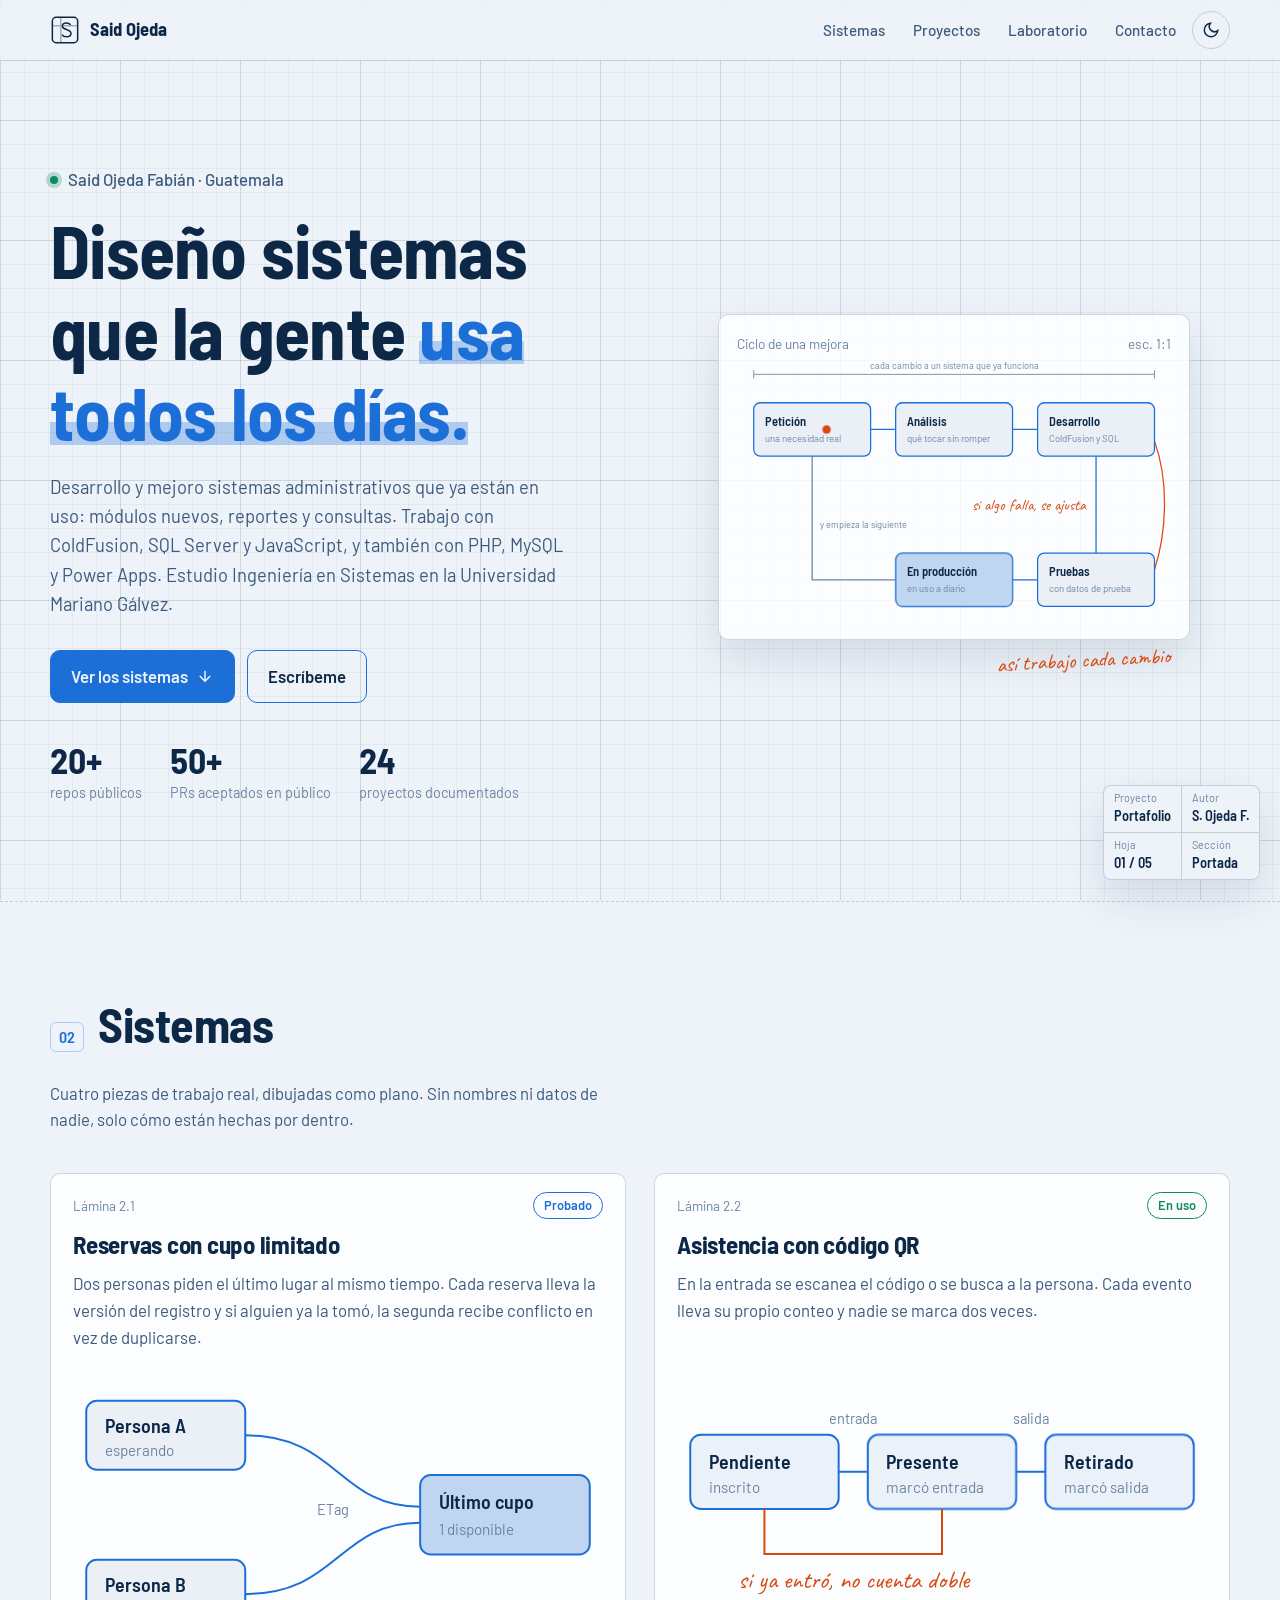
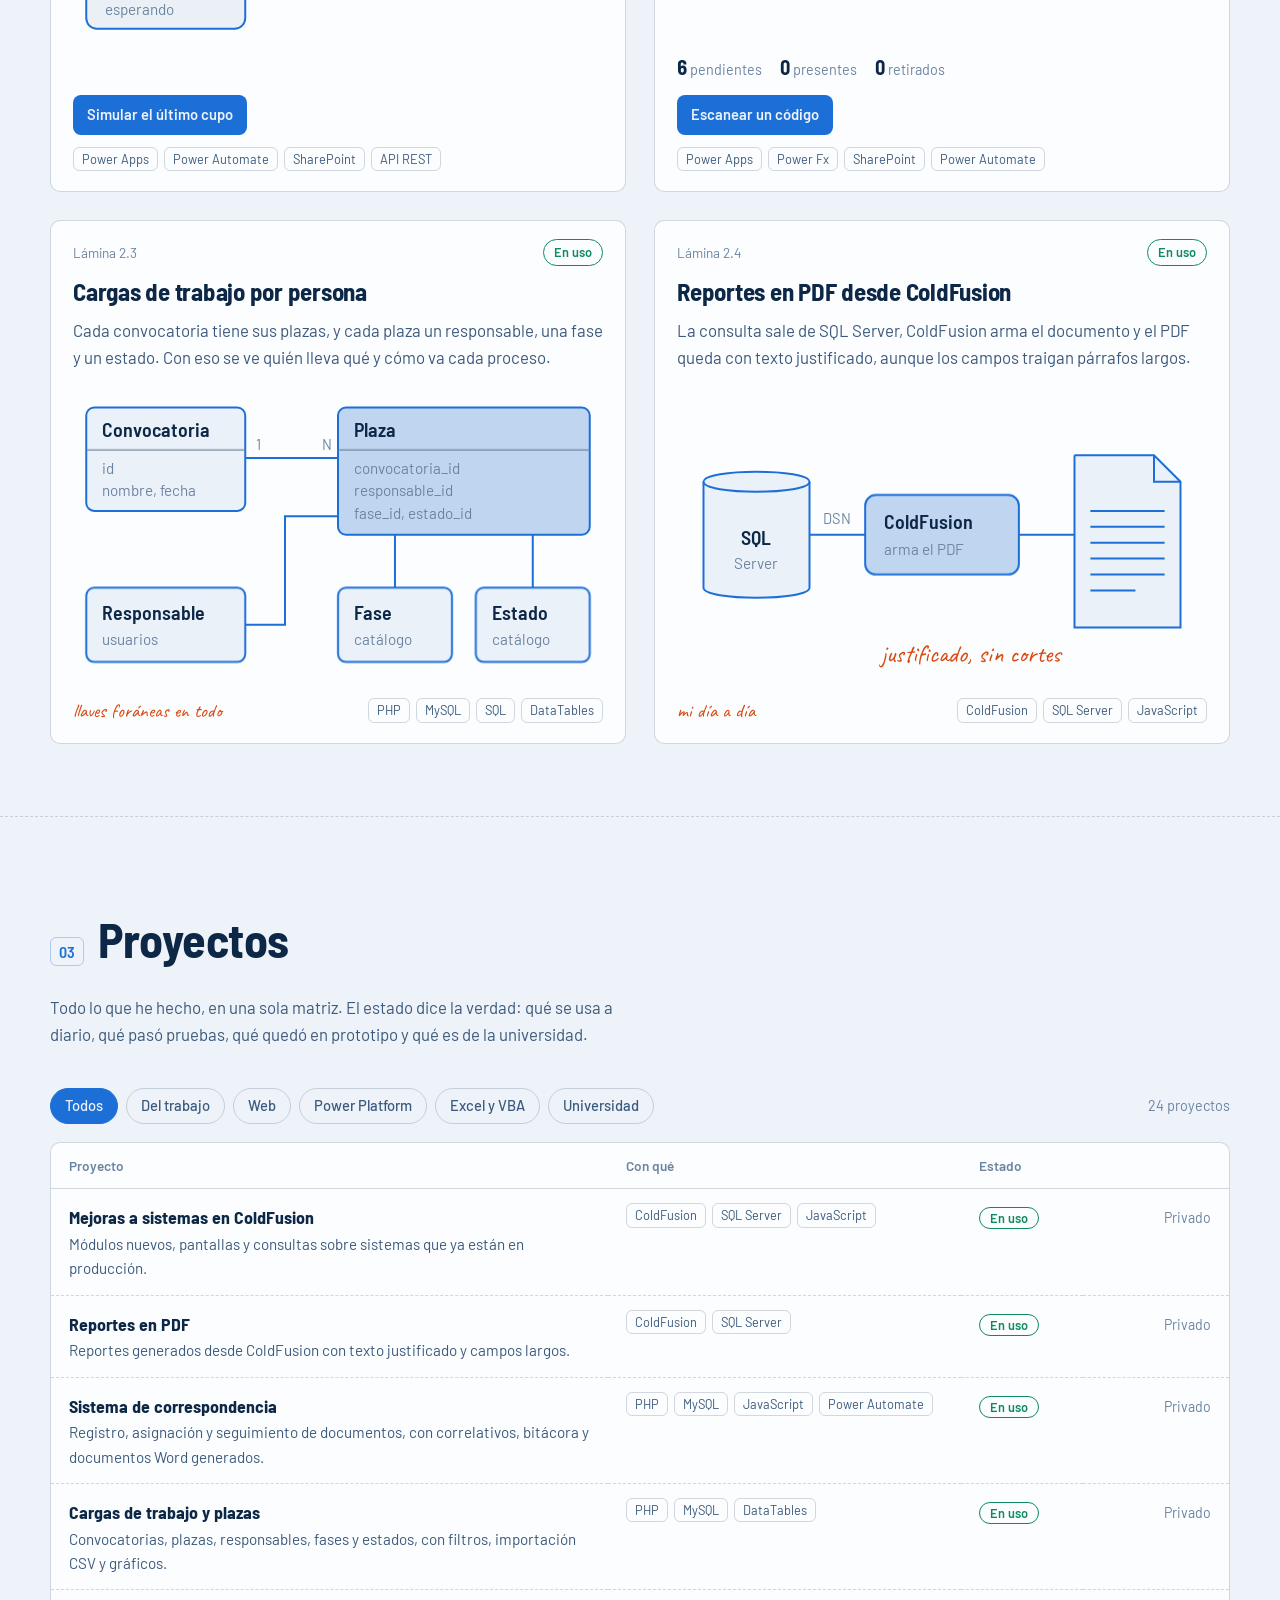
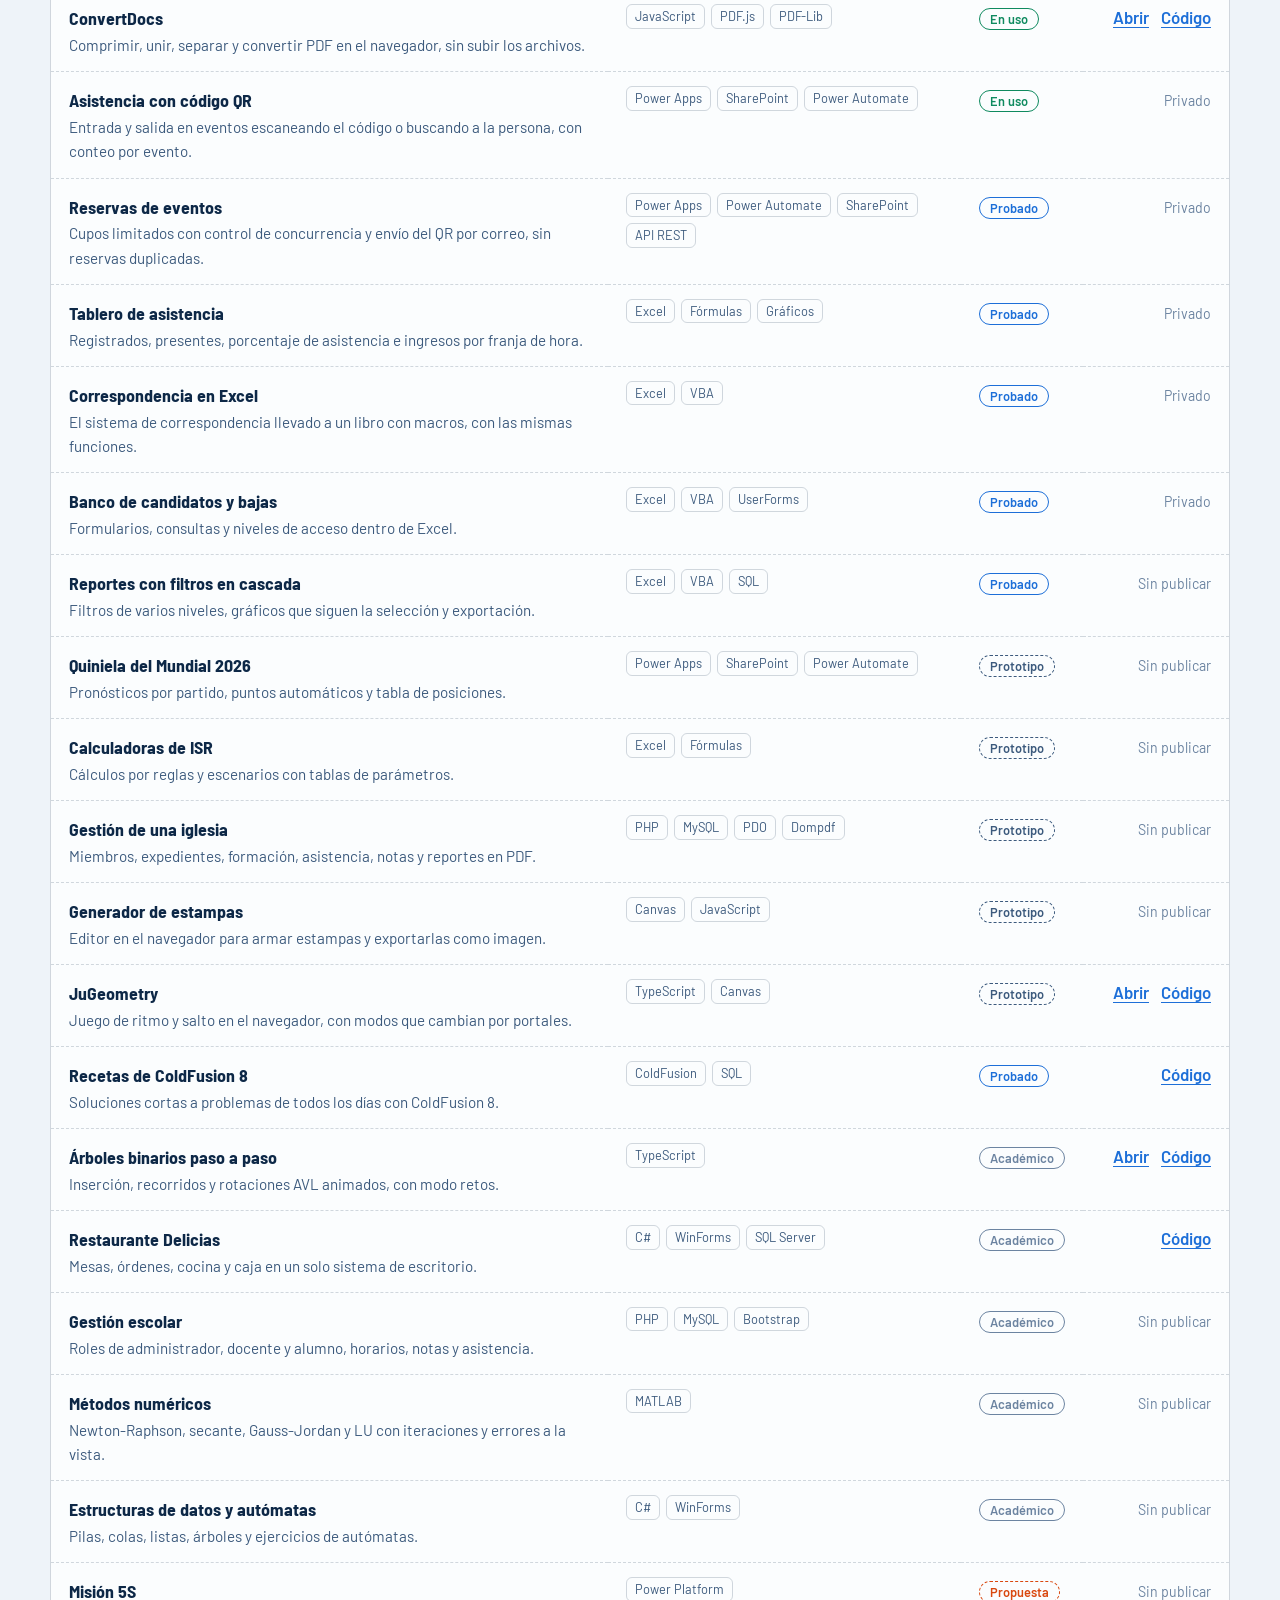
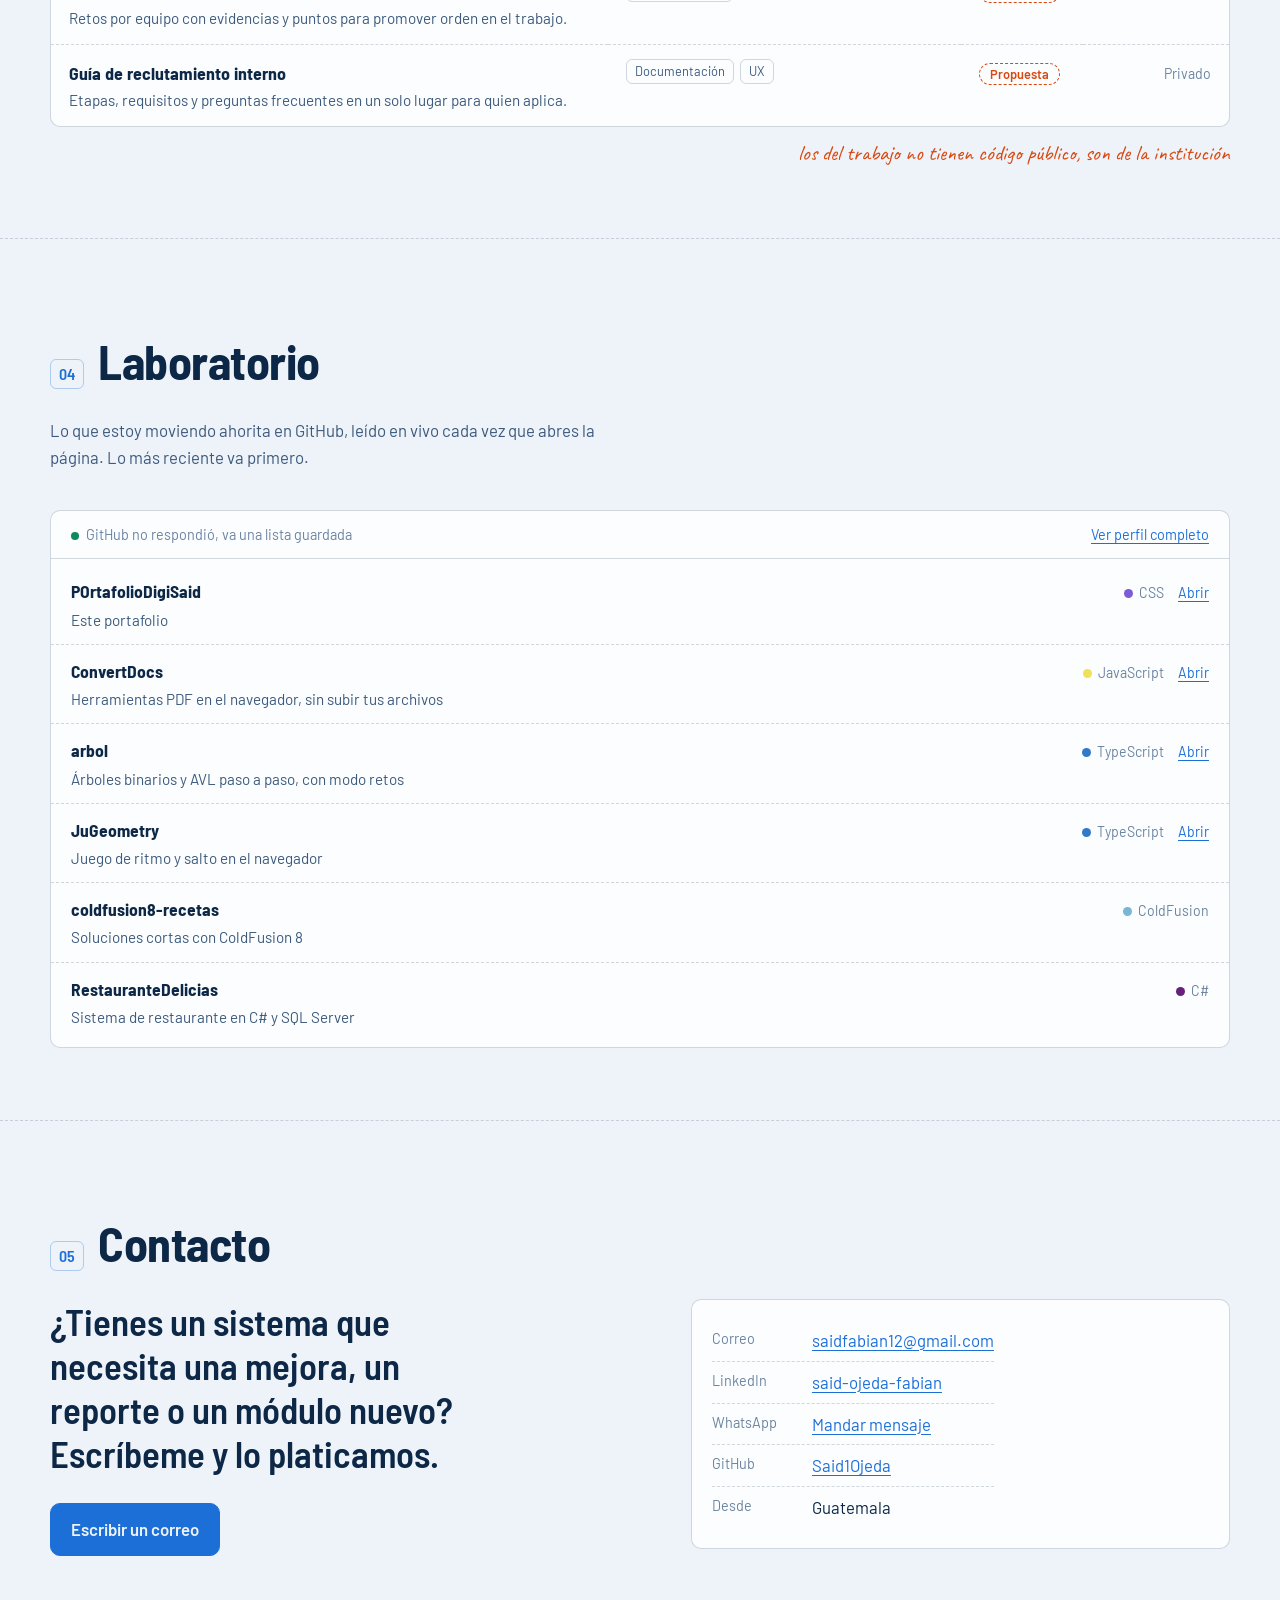
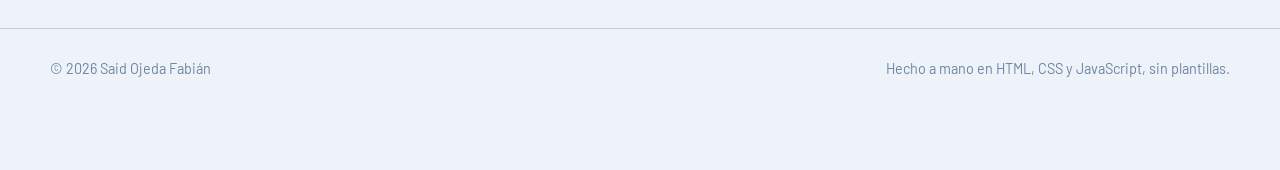
==== index.html @ d458d6f6 "laboratorio en vivo y contacto" ====
<!doctype html>
<html lang="es">
<head>
<meta charset="utf-8">
<meta name="viewport" content="width=device-width, initial-scale=1">
<title>Said Ojeda · Desarrollador de sistemas</title>
<meta name="description" content="Said Ojeda Fabián, desarrollador en Guatemala. Desarrollo y mejoro sistemas administrativos con ColdFusion, SQL Server y JavaScript.">
<meta name="theme-color" content="#0d2847">
<link rel="preconnect" href="https://fonts.googleapis.com">
<link rel="preconnect" href="https://fonts.gstatic.com" crossorigin>
<link href="https://fonts.googleapis.com/css2?family=Barlow:wght@400;500;600&family=Barlow+Semi+Condensed:wght@600;700&family=Caveat:wght@600&display=swap" rel="stylesheet">
<link rel="stylesheet" href="css/plano.css">
<script>
  // el tema se pone antes de pintar para que no parpadee
  try { var t = localStorage.getItem('plano-tema'); if (t) document.documentElement.dataset.tema = t; } catch (e) {}
  document.documentElement.classList.add('js');
</script>
</head>
<body>
<a class="saltar" href="#contenido">Saltar al contenido</a>

<header class="barra">
  <div class="envoltura">
    <a class="firma" href="#portada" aria-label="Said Ojeda, inicio">
      <svg viewBox="0 0 32 32" aria-hidden="true" fill="none" stroke="currentColor" stroke-width="1.6">
        <rect x="2.5" y="2.5" width="27" height="27" rx="4"/>
        <path d="M2.5 11.5h27M11.5 2.5v27" opacity=".35"/>
        <path d="M22 10.5c-1-1.4-2.6-2-4.4-2-2.6 0-4.4 1.4-4.4 3.4 0 4.4 9.2 2.6 9.2 7.6 0 2.2-2 3.8-4.8 3.8-2 0-3.8-.8-4.8-2.4"/>
      </svg>
      Said Ojeda
    </a>
    <nav class="menu" aria-label="Secciones">
      <a href="#sistemas">Sistemas</a>
      <a href="#matriz">Proyectos</a>
      <a href="#laboratorio">Laboratorio</a>
      <a class="siempre" href="#contacto">Contacto</a>
      <button class="boton-tema" type="button" id="tema" aria-label="Cambiar tema claro u oscuro">
        <svg viewBox="0 0 24 24" fill="none" stroke="currentColor" stroke-width="2" aria-hidden="true"><path d="M21 12.8A9 9 0 1 1 11.2 3a7 7 0 0 0 9.8 9.8z"/></svg>
      </button>
    </nav>
  </div>
</header>

<main id="contenido">

  <section class="hoja portada" id="portada" data-hoja="01" data-titulo="Portada">
    <div class="envoltura">
      <div>
        <p class="quien"><span class="punto" aria-hidden="true"></span> Said Ojeda Fabián · Guatemala</p>
        <h1>Diseño sistemas que la gente <span class="cota">usa todos los días.</span></h1>
        <p class="lead">Desarrollo y mejoro sistemas administrativos que ya están en uso: módulos nuevos, reportes y consultas. Trabajo con ColdFusion, SQL Server y JavaScript, y también con PHP, MySQL y Power Apps. Estudio Ingeniería en Sistemas en la Universidad Mariano Gálvez.</p>
        <div class="acciones">
          <a class="boton lleno" href="#sistemas">
            Ver los sistemas
            <svg viewBox="0 0 24 24" fill="none" stroke="currentColor" stroke-width="2" aria-hidden="true"><path d="M12 5v14M5 12l7 7 7-7"/></svg>
          </a>
          <a class="boton linea" href="#contacto">Escríbeme</a>
        </div>
        <div class="cifras" aria-live="polite">
          <div class="cifra"><b id="c-repos">20+</b><span>repos públicos</span></div>
          <div class="cifra"><b id="c-prs">50+</b><span>PRs aceptados en público</span></div>
          <div class="cifra"><b id="c-proyectos">18</b><span>proyectos documentados</span></div>
        </div>
      </div>

      <figure class="lamina" aria-labelledby="lamina-titulo">
        <div class="lamina-cabeza"><span id="lamina-titulo">Ciclo de una mejora</span><span>esc. 1:1</span></div>
        <svg viewBox="0 0 520 316" class="dibujar" role="img" aria-label="Diagrama: petición, análisis, desarrollo, pruebas y producción. Si algo falla se regresa a desarrollo y al terminar empieza la siguiente mejora">
          <path class="d-cota" d="M20 16h480M20 11v10M500 11v10"/>
          <text class="d-cota-texto" x="260" y="10" text-anchor="middle">cada cambio a un sistema que ya funciona</text>

          <path class="d-linea" style="--retraso:.4s" d="M160 82H190M330 82H360M430 114V230M360 262H330"/>
          <path class="d-linea" style="--retraso:1.4s;stroke:var(--lapiz)" d="M500 250C516 200 516 140 500 96"/>
          <path class="d-linea puntos" style="--retraso:1.6s" d="M190 262H90V114"/>
          <text class="d-lapiz" x="418" y="178" text-anchor="end">si algo falla, se ajusta</text>
          <text class="d-cota-texto" x="100" y="200">y empieza la siguiente</text>

          <g style="--retraso:0s"><rect class="d-caja" x="20" y="50" width="140" height="64" rx="8"/><text class="d-texto" x="34" y="78">Petición</text><text class="d-sub" x="34" y="97">una necesidad real</text></g>
          <g style="--retraso:0.25s"><rect class="d-caja" x="190" y="50" width="140" height="64" rx="8"/><text class="d-texto" x="204" y="78">Análisis</text><text class="d-sub" x="204" y="97">qué tocar sin romper</text></g>
          <g style="--retraso:0.5s"><rect class="d-caja" x="360" y="50" width="140" height="64" rx="8"/><text class="d-texto" x="374" y="78">Desarrollo</text><text class="d-sub" x="374" y="97">ColdFusion y SQL</text></g>
          <g style="--retraso:0.75s"><rect class="d-caja" x="360" y="230" width="140" height="64" rx="8"/><text class="d-texto" x="374" y="258">Pruebas</text><text class="d-sub" x="374" y="277">con datos de prueba</text></g>
          <g style="--retraso:1s"><rect class="d-caja activa" x="190" y="230" width="140" height="64" rx="8"/><text class="d-texto" x="204" y="258">En producción</text><text class="d-sub" x="204" y="277">en uso a diario</text></g>

          <circle class="d-pulso" r="5">
            <animateMotion dur="7s" repeatCount="indefinite" begin="2.4s" path="M90 82H430V262H90Z"/>
          </circle>
        </svg>
        <figcaption class="nota">así trabajo cada cambio</figcaption>
      </figure>
    </div>
  </section>

  <section class="hoja" id="sistemas" data-hoja="02" data-titulo="Sistemas">
    <div class="envoltura">
      <div class="rotulo"><span class="num">02</span><h2>Sistemas</h2></div>
      <p class="intro">Cuatro piezas de trabajo real, dibujadas como plano. Sin nombres ni datos de nadie, solo cómo están hechas por dentro.</p>

      <div class="planos">

        <article class="plano-sistema revelar">
          <header class="plano-cabeza">
            <span class="lamina-num">Lámina 2.1</span>
            <span class="estado" data-estado="probado">Probado</span>
          </header>
          <h3>Reservas con cupo limitado</h3>
          <p>Dos personas piden el último lugar al mismo tiempo. Cada reserva lleva la versión del registro y si alguien ya la tomó, la segunda recibe conflicto en vez de duplicarse.</p>
          <svg viewBox="0 0 400 220" class="por-dibujar" role="img" aria-label="Dos solicitudes compiten por el último cupo, una se confirma y la otra recibe conflicto">
            <g style="--retraso:0s"><rect class="d-caja" x="10" y="24" width="120" height="52" rx="8"/><text class="d-texto" x="24" y="48">Persona A</text><text class="d-sub" x="24" y="66" id="res-a">esperando</text></g>
            <g style="--retraso:.2s"><rect class="d-caja" x="10" y="144" width="120" height="52" rx="8"/><text class="d-texto" x="24" y="168">Persona B</text><text class="d-sub" x="24" y="186" id="res-b">esperando</text></g>
            <g style="--retraso:.4s"><rect class="d-caja activa" x="262" y="80" width="128" height="60" rx="8" id="cupo-caja"/><text class="d-texto" x="276" y="106">Último cupo</text><text class="d-sub" x="276" y="125" id="cupo-sub">1 disponible</text></g>
            <path class="d-linea" style="--retraso:.6s" d="M130 50C200 50 200 104 262 104"/>
            <path class="d-linea" style="--retraso:.7s" d="M130 170C200 170 200 116 262 116"/>
            <text class="d-cota-texto" x="196" y="110" text-anchor="middle">ETag</text>
            <circle class="d-pulso viaje" r="5" cx="-20" cy="-20"><animateMotion id="mov-a" begin="indefinite" dur="1s" fill="freeze" path="M130 50C200 50 200 104 262 104"/></circle>
            <circle class="d-pulso viaje" r="5" cx="-20" cy="-20"><animateMotion id="mov-b" begin="indefinite" dur="1.15s" fill="freeze" path="M130 170C200 170 200 116 262 116"/></circle>
          </svg>
          <div class="plano-pie">
            <button class="boton-chico" type="button" id="simular-cupo">Simular el último cupo</button>
            <ul class="stack"><li>Power Apps</li><li>Power Automate</li><li>SharePoint</li><li>API REST</li></ul>
          </div>
        </article>

        <article class="plano-sistema revelar">
          <header class="plano-cabeza">
            <span class="lamina-num">Lámina 2.2</span>
            <span class="estado" data-estado="uso">En uso</span>
          </header>
          <h3>Asistencia con código QR</h3>
          <p>En la entrada se escanea el código o se busca a la persona. Cada evento lleva su propio conteo y nadie se marca dos veces.</p>
          <svg viewBox="0 0 400 220" class="por-dibujar" role="img" aria-label="Estados de asistencia, pendiente, presente y retirado">
            <g style="--retraso:0s"><rect class="d-caja" data-paso="pendiente" x="10" y="70" width="112" height="56" rx="8"/><text class="d-texto" x="24" y="96">Pendiente</text><text class="d-sub" x="24" y="114">inscrito</text></g>
            <g style="--retraso:.2s"><rect class="d-caja" data-paso="presente" x="144" y="70" width="112" height="56" rx="8"/><text class="d-texto" x="158" y="96">Presente</text><text class="d-sub" x="158" y="114">marcó entrada</text></g>
            <g style="--retraso:.4s"><rect class="d-caja" data-paso="retirado" x="278" y="70" width="112" height="56" rx="8"/><text class="d-texto" x="292" y="96">Retirado</text><text class="d-sub" x="292" y="114">marcó salida</text></g>
            <path class="d-linea" style="--retraso:.6s" d="M122 98H144M256 98H278"/>
            <text class="d-cota-texto" x="133" y="62" text-anchor="middle">entrada</text>
            <text class="d-cota-texto" x="267" y="62" text-anchor="middle">salida</text>
            <path class="d-linea" style="--retraso:.8s;stroke:var(--lapiz)" d="M200 126V160H66V126"/>
            <text class="d-lapiz" x="133" y="186" text-anchor="middle">si ya entró, no cuenta doble</text>
          </svg>
          <div class="conteos" aria-live="polite">
            <span><b id="n-pendiente">6</b> pendientes</span>
            <span><b id="n-presente">0</b> presentes</span>
            <span><b id="n-retirado">0</b> retirados</span>
          </div>
          <div class="plano-pie">
            <button class="boton-chico" type="button" id="escanear">Escanear un código</button>
            <ul class="stack"><li>Power Apps</li><li>Power Fx</li><li>SharePoint</li><li>Power Automate</li></ul>
          </div>
        </article>

        <article class="plano-sistema revelar">
          <header class="plano-cabeza">
            <span class="lamina-num">Lámina 2.3</span>
            <span class="estado" data-estado="uso">En uso</span>
          </header>
          <h3>Cargas de trabajo por persona</h3>
          <p>Cada convocatoria tiene sus plazas, y cada plaza un responsable, una fase y un estado. Con eso se ve quién lleva qué y cómo va cada proceso.</p>
          <svg viewBox="0 0 400 220" class="por-dibujar" role="img" aria-label="Modelo de datos, convocatoria tiene muchas plazas, cada plaza tiene responsable, fase y estado">
            <g style="--retraso:0s"><rect class="d-caja" x="10" y="14" width="120" height="78" rx="6"/><text class="d-texto" x="22" y="36">Convocatoria</text><path class="d-cota" d="M10 46H130"/><text class="d-sub" x="22" y="64">id</text><text class="d-sub" x="22" y="81">nombre, fecha</text></g>
            <g style="--retraso:.2s"><rect class="d-caja activa" x="200" y="14" width="190" height="96" rx="6"/><text class="d-texto" x="212" y="36">Plaza</text><path class="d-cota" d="M200 46H390"/><text class="d-sub" x="212" y="64">convocatoria_id</text><text class="d-sub" x="212" y="81">responsable_id</text><text class="d-sub" x="212" y="98">fase_id, estado_id</text></g>
            <g style="--retraso:.4s"><rect class="d-caja" x="10" y="150" width="120" height="56" rx="6"/><text class="d-texto" x="22" y="174">Responsable</text><text class="d-sub" x="22" y="193">usuarios</text></g>
            <g style="--retraso:.5s"><rect class="d-caja" x="200" y="150" width="86" height="56" rx="6"/><text class="d-texto" x="212" y="174">Fase</text><text class="d-sub" x="212" y="193">catálogo</text></g>
            <g style="--retraso:.6s"><rect class="d-caja" x="304" y="150" width="86" height="56" rx="6"/><text class="d-texto" x="316" y="174">Estado</text><text class="d-sub" x="316" y="193">catálogo</text></g>
            <path class="d-linea" style="--retraso:.8s" d="M130 52H200M130 178H160V96H200M243 110V150M347 110V150"/>
            <text class="d-cota-texto" x="138" y="46">1</text><text class="d-cota-texto" x="188" y="46">N</text>
          </svg>
          <div class="plano-pie">
            <span class="nota chica">llaves foráneas en todo</span>
            <ul class="stack"><li>PHP</li><li>MySQL</li><li>SQL</li><li>DataTables</li></ul>
          </div>
        </article>

        <article class="plano-sistema revelar">
          <header class="plano-cabeza">
            <span class="lamina-num">Lámina 2.4</span>
            <span class="estado" data-estado="uso">En uso</span>
          </header>
          <h3>Reportes en PDF desde ColdFusion</h3>
          <p>La consulta sale de SQL Server, ColdFusion arma el documento y el PDF queda con texto justificado, aunque los campos traigan párrafos largos.</p>
          <svg viewBox="0 0 400 220" class="por-dibujar" role="img" aria-label="SQL Server entrega datos a ColdFusion que genera un PDF">
            <g style="--retraso:0s">
              <path class="d-caja" d="M20 70c0-10 80-10 80 0v80c0 10-80 10-80 0z"/>
              <path class="d-linea" d="M20 70c0 10 80 10 80 0"/>
              <text class="d-texto" x="60" y="118" text-anchor="middle">SQL</text><text class="d-sub" x="60" y="136" text-anchor="middle">Server</text>
            </g>
            <g style="--retraso:.3s"><rect class="d-caja activa" x="142" y="80" width="116" height="60" rx="8"/><text class="d-texto" x="156" y="106">ColdFusion</text><text class="d-sub" x="156" y="125">arma el PDF</text></g>
            <g style="--retraso:.6s">
              <path class="d-caja" d="M300 50h60l20 20v110h-80z"/>
              <path class="d-linea" d="M360 50v20h20"/>
              <path class="d-linea" d="M312 92h56M312 104h56M312 116h56M312 128h56M312 140h56M312 152h34"/>
            </g>
            <path class="d-linea" style="--retraso:.9s" d="M100 110H142M258 110H300"/>
            <text class="d-cota-texto" x="121" y="102" text-anchor="middle">DSN</text>
            <text class="d-lapiz" x="290" y="206" text-anchor="end">justificado, sin cortes</text>
          </svg>
          <div class="plano-pie">
            <span class="nota chica">mi día a día</span>
            <ul class="stack"><li>ColdFusion</li><li>SQL Server</li><li>JavaScript</li></ul>
          </div>
        </article>

      </div>
    </div>
  </section>

  <section class="hoja" id="matriz" data-hoja="03" data-titulo="Proyectos">
    <div class="envoltura">
      <div class="rotulo"><span class="num">03</span><h2>Proyectos</h2></div>
      <p class="intro">Todo lo que he hecho, en una sola matriz. El estado dice la verdad: qué se usa a diario, qué pasó pruebas, qué quedó en prototipo y qué es de la universidad.</p>

      <div class="matriz-barra">
        <div class="filtros" id="filtros" role="group" aria-label="Filtrar proyectos"></div>
        <span class="matriz-resumen" id="matriz-resumen" aria-live="polite"></span>
      </div>

      <div class="matriz-marco revelar">
        <table class="matriz">
          <thead>
            <tr><th scope="col">Proyecto</th><th scope="col">Con qué</th><th scope="col">Estado</th><th scope="col"><span class="oculto">Enlaces</span></th></tr>
          </thead>
          <tbody id="matriz-cuerpo"></tbody>
        </table>
      </div>
      <p class="nota matriz-nota">los del trabajo no tienen código público, son de la institución</p>
    </div>
  </section>

  <section class="hoja" id="laboratorio" data-hoja="04" data-titulo="Laboratorio">
    <div class="envoltura">
      <div class="rotulo"><span class="num">04</span><h2>Laboratorio</h2></div>
      <p class="intro">Lo que estoy moviendo ahorita en GitHub, leído en vivo cada vez que abres la página. Lo más reciente va primero.</p>

      <div class="lab revelar">
        <div class="lab-cabeza">
          <span><span class="punto-vivo" aria-hidden="true"></span> <span id="lab-estado">Leyendo GitHub</span></span>
          <a href="https://github.com/Said1Ojeda" target="_blank" rel="noopener">Ver perfil completo</a>
        </div>
        <ol class="bitacora" id="bitacora" aria-live="polite"></ol>
      </div>
    </div>
  </section>

  <section class="hoja contacto" id="contacto" data-hoja="05" data-titulo="Contacto">
    <div class="envoltura">
      <div class="rotulo"><span class="num">05</span><h2>Contacto</h2></div>
      <div class="contacto-rejilla">
        <div>
          <p class="contacto-frase">¿Tienes un sistema que necesita una mejora, un reporte o un módulo nuevo? Escríbeme y lo platicamos.</p>
          <a class="boton lleno" href="mailto:saidfabian12@gmail.com">Escribir un correo</a>
        </div>
        <div class="tarjeta-datos">
          <img src="https://github.com/Said1Ojeda.png?size=160" alt="Foto de perfil de Said Ojeda" width="72" height="72" loading="lazy" onerror="this.remove()">
          <dl>
            <div><dt>Correo</dt><dd><a href="mailto:saidfabian12@gmail.com">saidfabian12@gmail.com</a></dd></div>
            <div><dt>LinkedIn</dt><dd><a href="https://www.linkedin.com/in/said-ojeda-fabian" target="_blank" rel="noopener">said-ojeda-fabian</a></dd></div>
            <div><dt>WhatsApp</dt><dd><a href="https://wa.me/50237808239?text=Hola%20Said,%20vi%20tu%20portafolio%20y%20me%20gustar%C3%ADa%20platicar." target="_blank" rel="noopener">Mandar mensaje</a></dd></div>
            <div><dt>GitHub</dt><dd><a href="https://github.com/Said1Ojeda" target="_blank" rel="noopener">Said1Ojeda</a></dd></div>
            <div><dt>Desde</dt><dd>Guatemala</dd></div>
          </dl>
        </div>
      </div>
    </div>
  </section>

</main>

<footer class="pie">
  <div class="envoltura">
    <span>© <span id="anio">2026</span> Said Ojeda Fabián</span>
    <span>Hecho a mano en HTML, CSS y JavaScript, sin plantillas.</span>
  </div>
</footer>

<aside class="cajetin" aria-label="Datos del plano">
  <div><small>Proyecto</small><b>Portafolio</b></div>
  <div><small>Autor</small><b>S. Ojeda F.</b></div>
  <div><small>Hoja</small><b><span id="hoja-num">01</span> / 05</b></div>
  <div><small>Sección</small><b id="hoja-titulo">Portada</b></div>
</aside>

<script src="js/plano.js"></script>
<script src="js/sistemas.js"></script>
<script src="js/proyectos.js"></script>
<script src="js/laboratorio.js"></script>
</body>
</html>
---- css/plano.css ----
/* portafolio en forma de plano, todo color y medida sale de estas variables */

:root {
    --fondo: #0d2847;
    --fondo-2: #0a2140;
    --panel: rgba(13, 40, 71, .72);
    --cuadricula: rgba(170, 210, 255, .07);
    --cuadricula-fuerte: rgba(170, 210, 255, .13);
    --tinta: #e8f1fb;
    --tinta-2: #a9c2de;
    --tinta-3: #6f8db0;
    --trazo: #8fd3ff;
    --trazo-suave: rgba(143, 211, 255, .35);
    --lapiz: #ff8a65;
    --ok: #7ee2b8;
    --borde: rgba(170, 210, 255, .22);
    --sombra: 0 18px 40px rgba(2, 10, 24, .45);

    --letra: "Barlow", system-ui, sans-serif;
    --letra-titulo: "Barlow Semi Condensed", "Barlow", system-ui, sans-serif;
    --letra-lapiz: "Caveat", "Segoe Print", cursive;

    --radio: 10px;
    --ancho: 1180px;
    --celda: 24px;
    color-scheme: dark;
}

@media (prefers-color-scheme: light) {
    :root:not([data-tema="oscuro"]) {
        --fondo: #eef3f9;
        --fondo-2: #e4ecf5;
        --panel: rgba(255, 255, 255, .78);
        --cuadricula: rgba(13, 40, 71, .05);
        --cuadricula-fuerte: rgba(13, 40, 71, .1);
        --tinta: #0d2847;
        --tinta-2: #3c5a7d;
        --tinta-3: #6c84a1;
        --trazo: #1d6fd8;
        --trazo-suave: rgba(29, 111, 216, .3);
        --lapiz: #d9480f;
        --ok: #0f8a5f;
        --borde: rgba(13, 40, 71, .18);
        --sombra: 0 18px 40px rgba(13, 40, 71, .12);
        color-scheme: light;
    }
}

:root[data-tema="claro"] {
    --fondo: #eef3f9;
    --fondo-2: #e4ecf5;
    --panel: rgba(255, 255, 255, .78);
    --cuadricula: rgba(13, 40, 71, .05);
    --cuadricula-fuerte: rgba(13, 40, 71, .1);
    --tinta: #0d2847;
    --tinta-2: #3c5a7d;
    --tinta-3: #6c84a1;
    --trazo: #1d6fd8;
    --trazo-suave: rgba(29, 111, 216, .3);
    --lapiz: #d9480f;
    --ok: #0f8a5f;
    --borde: rgba(13, 40, 71, .18);
    --sombra: 0 18px 40px rgba(13, 40, 71, .12);
    color-scheme: light;
}

* { box-sizing: border-box; }

html { scroll-behavior: smooth; scroll-padding-top: 72px; }

body {
    margin: 0;
    font-family: var(--letra);
    font-size: 1.05rem;
    line-height: 1.6;
    color: var(--tinta);
    background-color: var(--fondo);
    /* cuadricula de plano, una fina y una gruesa cada 5 celdas */
    background-image:
        linear-gradient(var(--cuadricula-fuerte) 1px, transparent 1px),
        linear-gradient(90deg, var(--cuadricula-fuerte) 1px, transparent 1px),
        linear-gradient(var(--cuadricula) 1px, transparent 1px),
        linear-gradient(90deg, var(--cuadricula) 1px, transparent 1px);
    background-size:
        calc(var(--celda) * 5) calc(var(--celda) * 5),
        calc(var(--celda) * 5) calc(var(--celda) * 5),
        var(--celda) var(--celda),
        var(--celda) var(--celda);
    background-attachment: fixed;
    -webkit-font-smoothing: antialiased;
}

a { color: var(--trazo); text-decoration-thickness: 1px; text-underline-offset: 3px; }
a:hover { color: var(--tinta); }

:focus-visible { outline: 2px dashed var(--lapiz); outline-offset: 3px; }

h1, h2, h3 { font-family: var(--letra-titulo); line-height: 1.1; margin: 0; letter-spacing: -.01em; }

.envoltura { width: min(var(--ancho), 100% - 32px); margin-inline: auto; }

.saltar {
    position: absolute;
    left: -999px;
    top: 8px;
    background: var(--tinta);
    color: var(--fondo);
    padding: 8px 14px;
    border-radius: var(--radio);
    z-index: 50;
}
.saltar:focus { left: 16px; }

/* barra de arriba */
.barra {
    position: sticky;
    top: 0;
    z-index: 30;
    backdrop-filter: blur(10px);
    background: color-mix(in srgb, var(--fondo) 82%, transparent);
    border-bottom: 1px solid var(--borde);
}
.barra .envoltura {
    display: flex;
    align-items: center;
    justify-content: space-between;
    gap: 16px;
    height: 60px;
}
.firma {
    display: flex;
    align-items: center;
    gap: 10px;
    color: var(--tinta);
    text-decoration: none;
    font-family: var(--letra-titulo);
    font-weight: 700;
    font-size: 1.15rem;
}
.firma svg { width: 30px; height: 30px; }
.menu { display: flex; gap: 4px; align-items: center; }
.menu a {
    color: var(--tinta-2);
    text-decoration: none;
    font-weight: 500;
    font-size: .95rem;
    padding: 6px 12px;
    border-radius: 999px;
    transition: color .2s, background .2s;
}
.menu a:hover, .menu a[aria-current="true"] { color: var(--tinta); background: var(--cuadricula-fuerte); }
.boton-tema {
    width: 38px;
    height: 38px;
    display: grid;
    place-items: center;
    border-radius: 50%;
    border: 1px solid var(--borde);
    background: transparent;
    color: var(--tinta);
    cursor: pointer;
}
.boton-tema svg { width: 18px; height: 18px; }

/* hojas */
.hoja { padding: 96px 0 72px; position: relative; }
.hoja + .hoja { border-top: 1px dashed var(--borde); }

.rotulo {
    display: flex;
    align-items: baseline;
    gap: 14px;
    margin-bottom: 28px;
    flex-wrap: wrap;
}
.rotulo .num {
    font-family: var(--letra-titulo);
    font-weight: 600;
    color: var(--trazo);
    font-size: 1rem;
    border: 1px solid var(--trazo-suave);
    border-radius: 6px;
    padding: 1px 8px;
}
.rotulo h2 { font-size: clamp(2rem, 4.2vw, 3rem); font-weight: 700; }
.intro { color: var(--tinta-2); max-width: 64ch; margin: 0 0 40px; }

/* notas de lapiz, se usan poco */
.nota {
    font-family: var(--letra-lapiz);
    color: var(--lapiz);
    font-size: 1.35rem;
    line-height: 1.15;
}

/* portada */
.portada { padding-top: 64px; min-height: calc(100svh - 60px); display: flex; align-items: center; }
.portada .envoltura {
    display: grid;
    grid-template-columns: minmax(0, 1.05fr) minmax(0, 1fr);
    gap: 48px;
    align-items: center;
}
.portada h1 {
    font-size: clamp(2.6rem, 6vw, 4.6rem);
    font-weight: 700;
    margin: 14px 0 20px;
}
.portada h1 .cota {
    color: var(--trazo);
    background: linear-gradient(transparent 62%, var(--trazo-suave) 62%, var(--trazo-suave) 88%, transparent 88%);
}
.portada .quien { color: var(--tinta-2); font-weight: 500; display: flex; align-items: center; gap: 10px; }
.portada .quien .punto { width: 8px; height: 8px; border-radius: 50%; background: var(--ok); box-shadow: 0 0 0 4px color-mix(in srgb, var(--ok) 25%, transparent); }
.portada p.lead { color: var(--tinta-2); font-size: 1.15rem; max-width: 52ch; margin: 0 0 30px; }

.acciones { display: flex; gap: 12px; flex-wrap: wrap; }
.boton {
    display: inline-flex;
    align-items: center;
    gap: 8px;
    padding: 12px 20px;
    border-radius: var(--radio);
    font-weight: 600;
    text-decoration: none;
    border: 1px solid var(--trazo);
    transition: transform .15s, background .2s, color .2s;
}
.boton svg { width: 18px; height: 18px; }
.boton.lleno { background: var(--trazo); color: var(--fondo); }
.boton.lleno:hover { color: var(--fondo); transform: translateY(-2px); }
.boton.linea { color: var(--tinta); }
.boton.linea:hover { background: var(--cuadricula-fuerte); }

.cifras {
    display: flex;
    gap: 28px;
    margin-top: 40px;
    flex-wrap: wrap;
}
.cifra b {
    display: block;
    font-family: var(--letra-titulo);
    font-size: 2.2rem;
    font-weight: 700;
    line-height: 1;
    font-variant-numeric: tabular-nums;
}
.cifra span { color: var(--tinta-3); font-size: .9rem; }

/* lamina del diagrama de portada */
.lamina {
    position: relative;
    border: 1px solid var(--borde);
    border-radius: var(--radio);
    background: var(--panel);
    box-shadow: var(--sombra);
    padding: 18px 18px 14px;
}
.lamina-cabeza {
    display: flex;
    justify-content: space-between;
    color: var(--tinta-3);
    font-size: .85rem;
    margin-bottom: 6px;
}
.lamina svg { width: 100%; height: auto; display: block; overflow: visible; }
.lamina .nota { position: absolute; right: 18px; bottom: -34px; transform: rotate(-3deg); }

/* trazos del diagrama */
.d-caja { fill: color-mix(in srgb, var(--fondo-2) 70%, transparent); stroke: var(--trazo); stroke-width: 1.5; }
.d-caja.activa { fill: color-mix(in srgb, var(--trazo) 18%, var(--fondo-2)); }
.d-texto { fill: var(--tinta); font-family: var(--letra-titulo); font-size: 15px; font-weight: 600; }
.d-sub { fill: var(--tinta-3); font-family: var(--letra); font-size: 11.5px; }
.d-linea { fill: none; stroke: var(--trazo); stroke-width: 1.5; }
.d-linea.puntos { stroke-dasharray: 4 5; stroke: var(--tinta-3); }
.d-cota { stroke: var(--tinta-3); stroke-width: 1; fill: none; }
.d-cota-texto { fill: var(--tinta-3); font-family: var(--letra); font-size: 11px; }
.d-lapiz { fill: var(--lapiz); font-family: var(--letra-lapiz); font-size: 19px; }
.d-pulso { fill: var(--lapiz); }

.dibujar .d-linea, .dibujar .d-caja {
    stroke-dasharray: var(--largo, 600);
    stroke-dashoffset: var(--largo, 600);
    animation: trazar 1.4s ease forwards;
    animation-delay: var(--retraso, 0s);
}
.dibujar .d-texto, .dibujar .d-sub {
    opacity: 0;
    animation: aparecer .5s ease forwards;
    animation-delay: calc(var(--retraso, 0s) + .6s);
}
.dibujar .d-lapiz { opacity: 0; animation: aparecer .6s ease 2.2s forwards; }
@keyframes trazar { to { stroke-dashoffset: 0; } }
@keyframes aparecer { to { opacity: 1; } }

/* hoja de sistemas */
.planos { display: grid; grid-template-columns: repeat(2, minmax(0, 1fr)); gap: 28px; }
.plano-sistema {
    border: 1px solid var(--borde);
    border-radius: var(--radio);
    background: var(--panel);
    padding: 18px 22px 20px;
    display: flex;
    flex-direction: column;
    gap: 12px;
}
.plano-cabeza { display: flex; justify-content: space-between; align-items: center; color: var(--tinta-3); font-size: .85rem; }
.plano-sistema h3 { font-size: 1.55rem; font-weight: 700; }
.plano-sistema p { margin: 0; color: var(--tinta-2); }
.plano-sistema svg { width: 100%; height: auto; display: block; margin: 6px 0; }
.plano-pie { display: flex; justify-content: space-between; align-items: center; gap: 12px; flex-wrap: wrap; margin-top: auto; }

.estado {
    font-size: .8rem;
    font-weight: 600;
    padding: 2px 10px;
    border-radius: 999px;
    border: 1px solid currentColor;
}
.estado[data-estado="uso"] { color: var(--ok); }
.estado[data-estado="probado"] { color: var(--trazo); }
.estado[data-estado="prototipo"] { color: var(--tinta-2); border-style: dashed; }
.estado[data-estado="propuesta"] { color: var(--lapiz); border-style: dashed; }
.estado[data-estado="academico"] { color: var(--tinta-3); }

.stack { list-style: none; margin: 0; padding: 0; display: flex; flex-wrap: wrap; gap: 6px; }
.stack li { font-size: .8rem; color: var(--tinta-2); border: 1px solid var(--borde); border-radius: 6px; padding: 1px 8px; }

.boton-chico {
    font: inherit;
    font-weight: 600;
    font-size: .92rem;
    color: var(--fondo);
    background: var(--trazo);
    border: 0;
    border-radius: 8px;
    padding: 8px 14px;
    cursor: pointer;
}
.boton-chico:hover { filter: brightness(1.08); }
.boton-chico:disabled { opacity: .6; cursor: wait; }
.nota.chica { font-size: 1.2rem; }

.conteos { display: flex; gap: 18px; color: var(--tinta-3); font-size: .9rem; }
.conteos b { color: var(--tinta); font-family: var(--letra-titulo); font-size: 1.25rem; font-variant-numeric: tabular-nums; }

.d-caja.marcada { fill: color-mix(in srgb, var(--ok) 22%, var(--fondo-2)); stroke: var(--ok); }
.d-caja.choque { fill: color-mix(in srgb, var(--lapiz) 20%, var(--fondo-2)); stroke: var(--lapiz); }
.d-sub.bien { fill: var(--ok); }
.d-sub.mal { fill: var(--lapiz); }
.d-caja, .d-sub { transition: fill .3s, stroke .3s; }
.viaje { pointer-events: none; }

/* los diagramas de abajo se dibujan hasta que se ven */
.por-dibujar:not(.dibujar) .d-linea, .por-dibujar:not(.dibujar) .d-caja { stroke-dasharray: var(--largo, 600); stroke-dashoffset: var(--largo, 600); }
.por-dibujar:not(.dibujar) .d-texto, .por-dibujar:not(.dibujar) .d-sub, .por-dibujar:not(.dibujar) .d-lapiz, .por-dibujar:not(.dibujar) .d-cota-texto { opacity: 0; }

/* matriz de proyectos */
.matriz-barra { display: flex; justify-content: space-between; align-items: center; gap: 16px; flex-wrap: wrap; margin-bottom: 18px; }
.filtros { display: flex; flex-wrap: wrap; gap: 8px; }
.chip {
    font: inherit;
    font-size: .92rem;
    font-weight: 500;
    color: var(--tinta-2);
    background: transparent;
    border: 1px solid var(--borde);
    border-radius: 999px;
    padding: 5px 14px;
    cursor: pointer;
}
.chip:hover { color: var(--tinta); border-color: var(--trazo-suave); }
.chip[aria-pressed="true"] { color: var(--fondo); background: var(--trazo); border-color: var(--trazo); }
.matriz-resumen { color: var(--tinta-3); font-size: .9rem; }

.matriz-marco { border: 1px solid var(--borde); border-radius: var(--radio); background: var(--panel); overflow: hidden; }
.matriz { width: 100%; border-collapse: collapse; }
.matriz thead th {
    text-align: left;
    font-weight: 600;
    font-size: .85rem;
    color: var(--tinta-3);
    padding: 12px 18px;
    border-bottom: 1px solid var(--borde);
}
.matriz td, .matriz tbody th { padding: 14px 18px; border-bottom: 1px dashed var(--borde); vertical-align: top; text-align: left; font-weight: 400; }
.matriz tbody tr:last-child td, .matriz tbody tr:last-child th { border-bottom: 0; }
.matriz tbody tr:hover { background: var(--cuadricula); }
.m-nombre { display: block; font-family: var(--letra-titulo); font-weight: 700; font-size: 1.12rem; color: var(--tinta); }
.m-desc { display: block; color: var(--tinta-2); font-size: .95rem; max-width: 58ch; }
.m-stack { width: 30%; }
.m-enlaces { white-space: nowrap; text-align: right !important; }
.m-enlaces a { margin-left: 12px; font-weight: 600; }
.privado { color: var(--tinta-3); font-size: .88rem; }
.oculto { position: absolute; width: 1px; height: 1px; overflow: hidden; clip: rect(0 0 0 0); }
.matriz-nota { margin: 14px 0 0; text-align: right; }

/* laboratorio en vivo */
.lab { border: 1px solid var(--borde); border-radius: var(--radio); background: var(--panel); }
.lab-cabeza { display: flex; justify-content: space-between; gap: 12px; flex-wrap: wrap; padding: 12px 20px; border-bottom: 1px solid var(--borde); color: var(--tinta-3); font-size: .9rem; }
.punto-vivo { display: inline-block; width: 8px; height: 8px; border-radius: 50%; background: var(--ok); margin-right: 4px; animation: latido 2s ease-in-out infinite; }
@keyframes latido { 50% { opacity: .35; } }
.bitacora { list-style: none; margin: 0; padding: 6px 0; }
.bitacora li { display: grid; grid-template-columns: 92px minmax(0, 1fr) auto; gap: 18px; align-items: baseline; padding: 12px 20px; }
.bitacora li.sin-fecha { grid-template-columns: minmax(0, 1fr) auto; }
.bitacora li + li { border-top: 1px dashed var(--borde); }
.bitacora time { color: var(--tinta-3); font-size: .9rem; font-variant-numeric: tabular-nums; }
.bitacora .repo { font-family: var(--letra-titulo); font-weight: 700; font-size: 1.1rem; color: var(--tinta); text-decoration: none; }
.bitacora .repo:hover { color: var(--trazo); }
.bitacora p { margin: 2px 0 0; color: var(--tinta-2); font-size: .95rem; }
.bitacora .lado { display: flex; gap: 14px; align-items: center; font-size: .88rem; color: var(--tinta-3); white-space: nowrap; }
.lengua::before { content: ""; display: inline-block; width: 9px; height: 9px; border-radius: 50%; background: var(--color-lengua, var(--tinta-3)); margin-right: 6px; }

/* contacto */
.contacto-rejilla { display: grid; grid-template-columns: minmax(0, 1.1fr) minmax(0, 1fr); gap: 48px; align-items: start; }
.contacto-frase { font-family: var(--letra-titulo); font-size: clamp(1.6rem, 3vw, 2.3rem); font-weight: 600; line-height: 1.2; margin: 0 0 28px; max-width: 24ch; }
.tarjeta-datos { border: 1px solid var(--borde); border-radius: var(--radio); background: var(--panel); padding: 20px; display: grid; grid-template-columns: auto 1fr; gap: 20px; }
.tarjeta-datos img { border-radius: 12px; border: 1px solid var(--borde); }
.tarjeta-datos dl { margin: 0; }
.tarjeta-datos dl div { display: grid; grid-template-columns: 90px 1fr; gap: 10px; padding: 7px 0; }
.tarjeta-datos dl div + div { border-top: 1px dashed var(--borde); }
.tarjeta-datos dt { color: var(--tinta-3); font-size: .9rem; }
.tarjeta-datos dd { margin: 0; overflow-wrap: anywhere; }

/* cajetin de plano, dice en que hoja vas */
.cajetin {
    position: fixed;
    right: 20px;
    bottom: 20px;
    z-index: 25;
    display: grid;
    grid-template-columns: auto auto;
    font-size: .78rem;
    border: 1px solid var(--borde);
    border-radius: 8px;
    overflow: hidden;
    background: color-mix(in srgb, var(--fondo) 88%, transparent);
    backdrop-filter: blur(8px);
    box-shadow: var(--sombra);
}
.cajetin div { padding: 5px 10px; border-right: 1px solid var(--borde); border-bottom: 1px solid var(--borde); }
.cajetin div:nth-child(2n) { border-right: 0; }
.cajetin div:nth-last-child(-n+2) { border-bottom: 0; }
.cajetin small { display: block; color: var(--tinta-3); font-size: .68rem; line-height: 1.2; }
.cajetin b { font-family: var(--letra-titulo); font-weight: 600; font-size: .9rem; }

/* pie */
.pie { border-top: 1px solid var(--borde); padding: 28px 0 90px; color: var(--tinta-3); font-size: .9rem; }
.pie .envoltura { display: flex; justify-content: space-between; gap: 16px; flex-wrap: wrap; }

/* aparecer al bajar, solo con js y sin reducir movimiento */
.js .revelar { opacity: 0; transform: translateY(18px); transition: opacity .6s ease, transform .6s ease; }
.js .revelar.visto { opacity: 1; transform: none; }

@media (max-width: 900px) {
    .contacto-rejilla { grid-template-columns: 1fr; gap: 32px; }
    .planos { grid-template-columns: 1fr; }
    .portada .envoltura { grid-template-columns: 1fr; gap: 56px; }
    .portada { min-height: auto; }
    .menu a:not(.siempre) { display: none; }
}

@media (max-width: 560px) {
    .bitacora li { grid-template-columns: 1fr; gap: 4px; }
    .tarjeta-datos { grid-template-columns: 1fr; }
    .matriz thead { display: none; }
    .matriz tr { display: grid; grid-template-columns: 1fr auto; gap: 8px 12px; padding: 14px 16px; border-bottom: 1px dashed var(--borde); }
    .matriz tbody tr:last-child { border-bottom: 0; }
    .matriz td, .matriz tbody th { padding: 0; border: 0; }
    .matriz tbody th { grid-column: 1 / -1; }
    .m-stack { width: auto; }
    .m-enlaces { text-align: left !important; grid-column: 1 / -1; }
    .m-enlaces a { margin: 0 14px 0 0; }
    .matriz-nota { text-align: left; }
    .hoja { padding: 72px 0 56px; }
    .cajetin { left: 12px; right: 12px; bottom: 12px; }
    .cajetin div { border-bottom: 0 !important; border-right: 1px solid var(--borde) !important; }
    .cajetin div:last-child { border-right: 0 !important; }
    .cifras { display: grid; grid-template-columns: repeat(3, 1fr); gap: 14px; }
    .cifra b { font-size: 1.8rem; }
    .cifra span { font-size: .8rem; }
    .cajetin { grid-template-columns: repeat(3, 1fr); }
    .cajetin div:first-child { display: none; }
    .lamina .nota { position: static; display: block; margin-top: 10px; text-align: right; }
}

@media (prefers-reduced-motion: reduce) {
    html { scroll-behavior: auto; }
    *, *::before, *::after { animation: none !important; transition: none !important; }
    .dibujar .d-linea, .dibujar .d-caja { stroke-dashoffset: 0; }
    .dibujar .d-texto, .dibujar .d-sub, .dibujar .d-lapiz { opacity: 1; }
    .por-dibujar .d-linea, .por-dibujar .d-caja { stroke-dashoffset: 0 !important; }
    .por-dibujar .d-texto, .por-dibujar .d-sub, .por-dibujar .d-lapiz, .por-dibujar .d-cota-texto { opacity: 1 !important; }
    .js .revelar { opacity: 1; transform: none; }
}
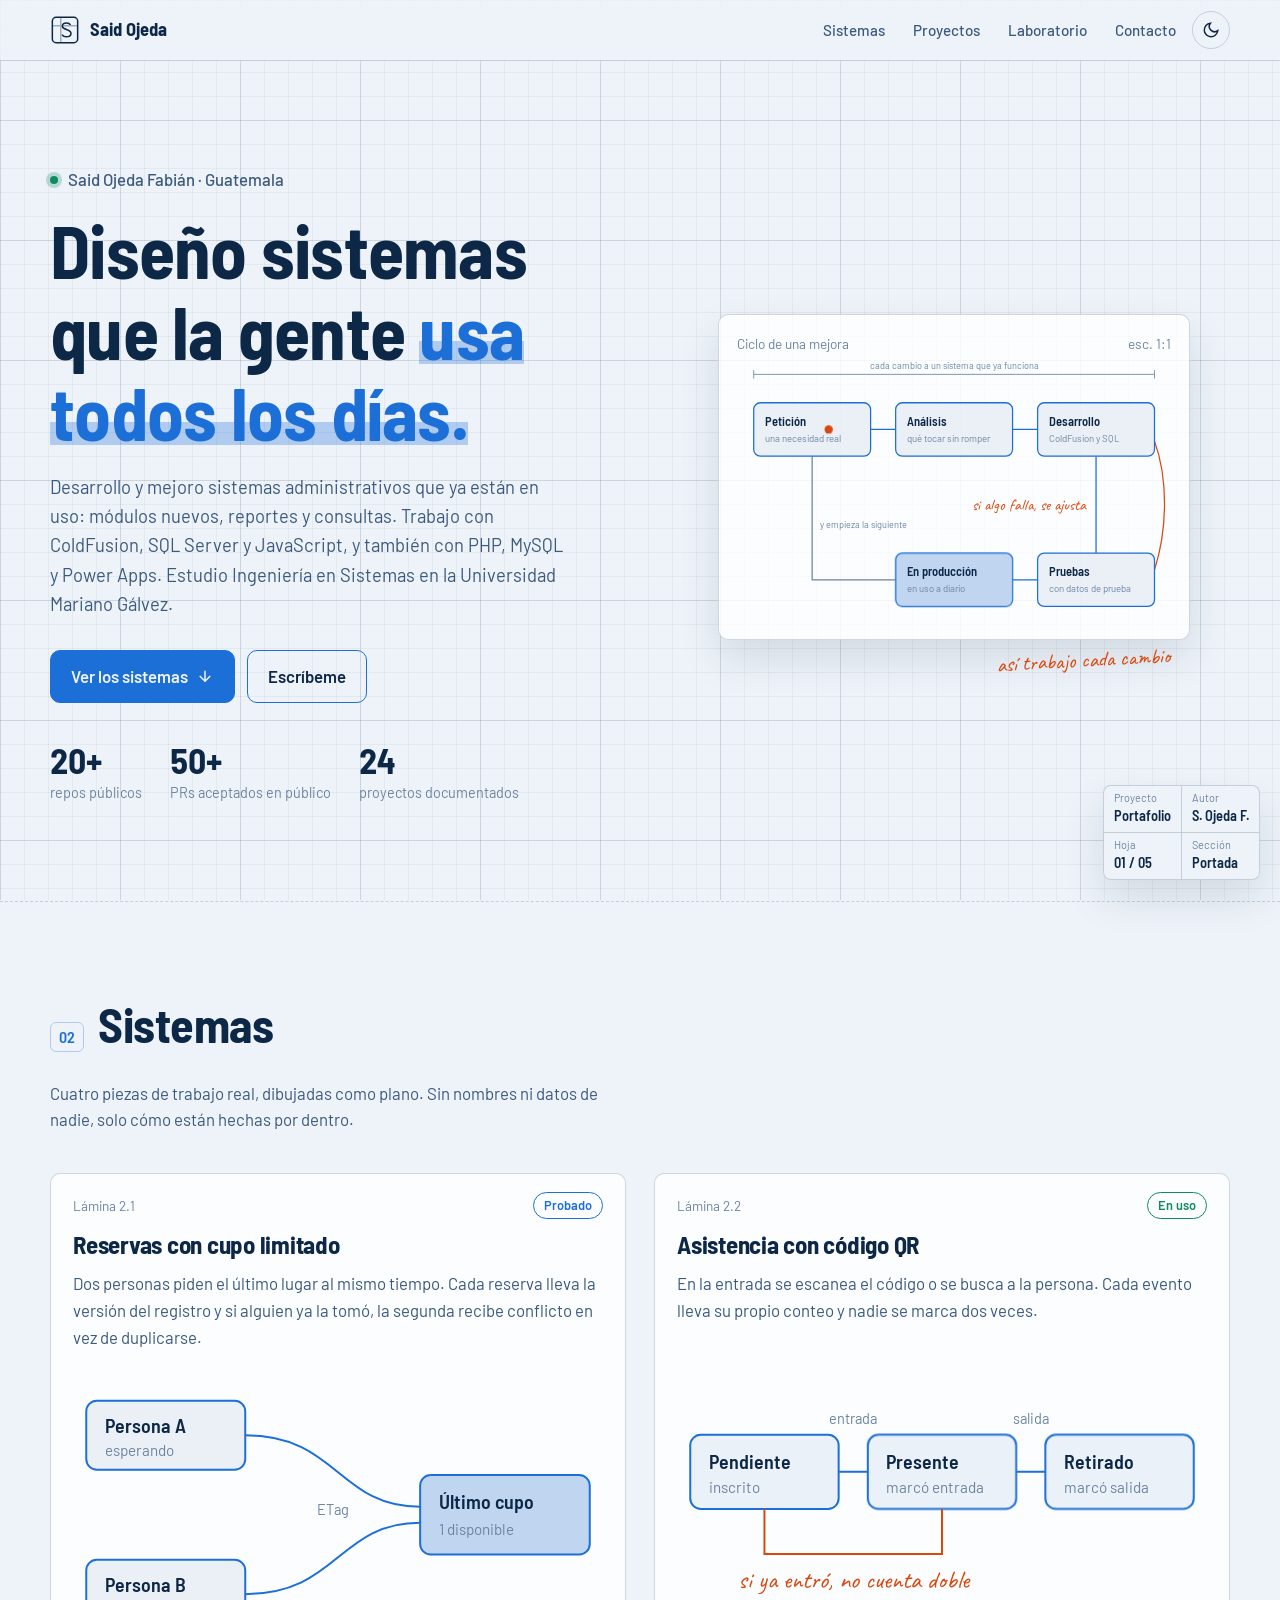
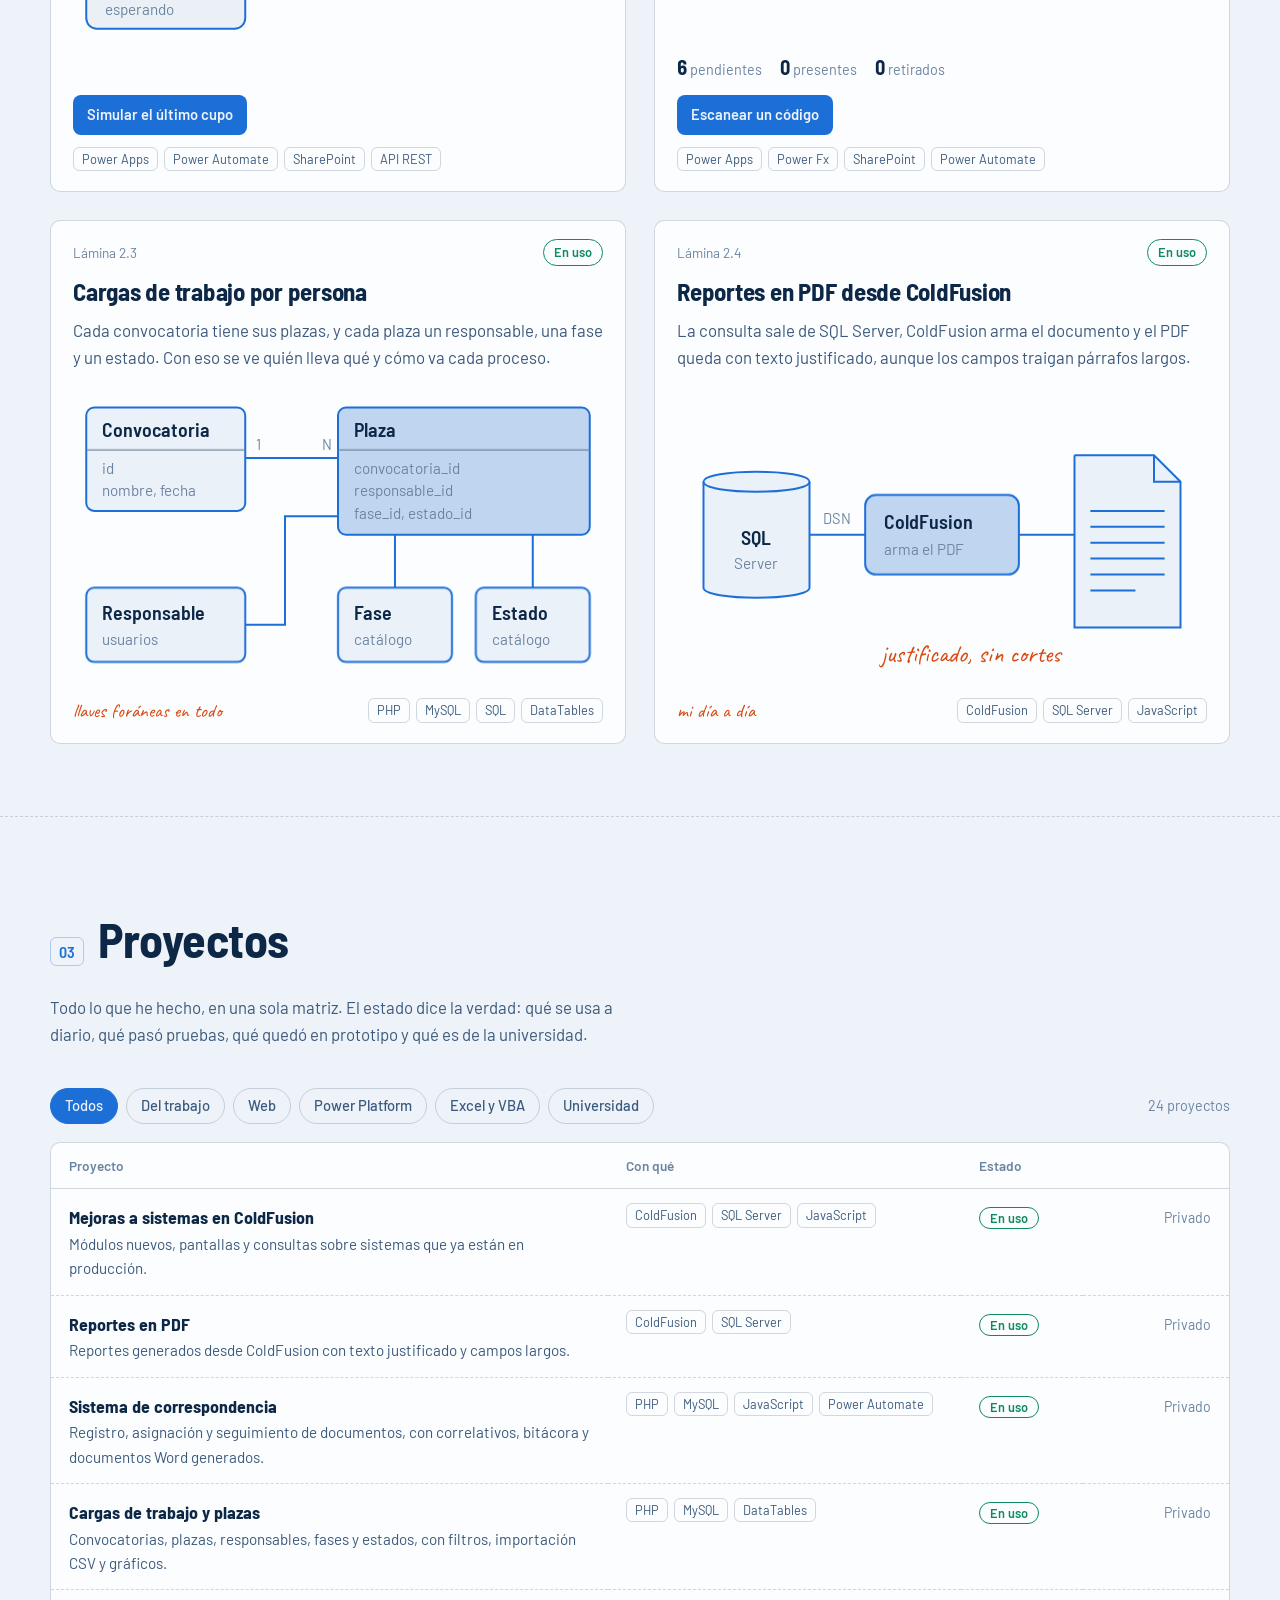
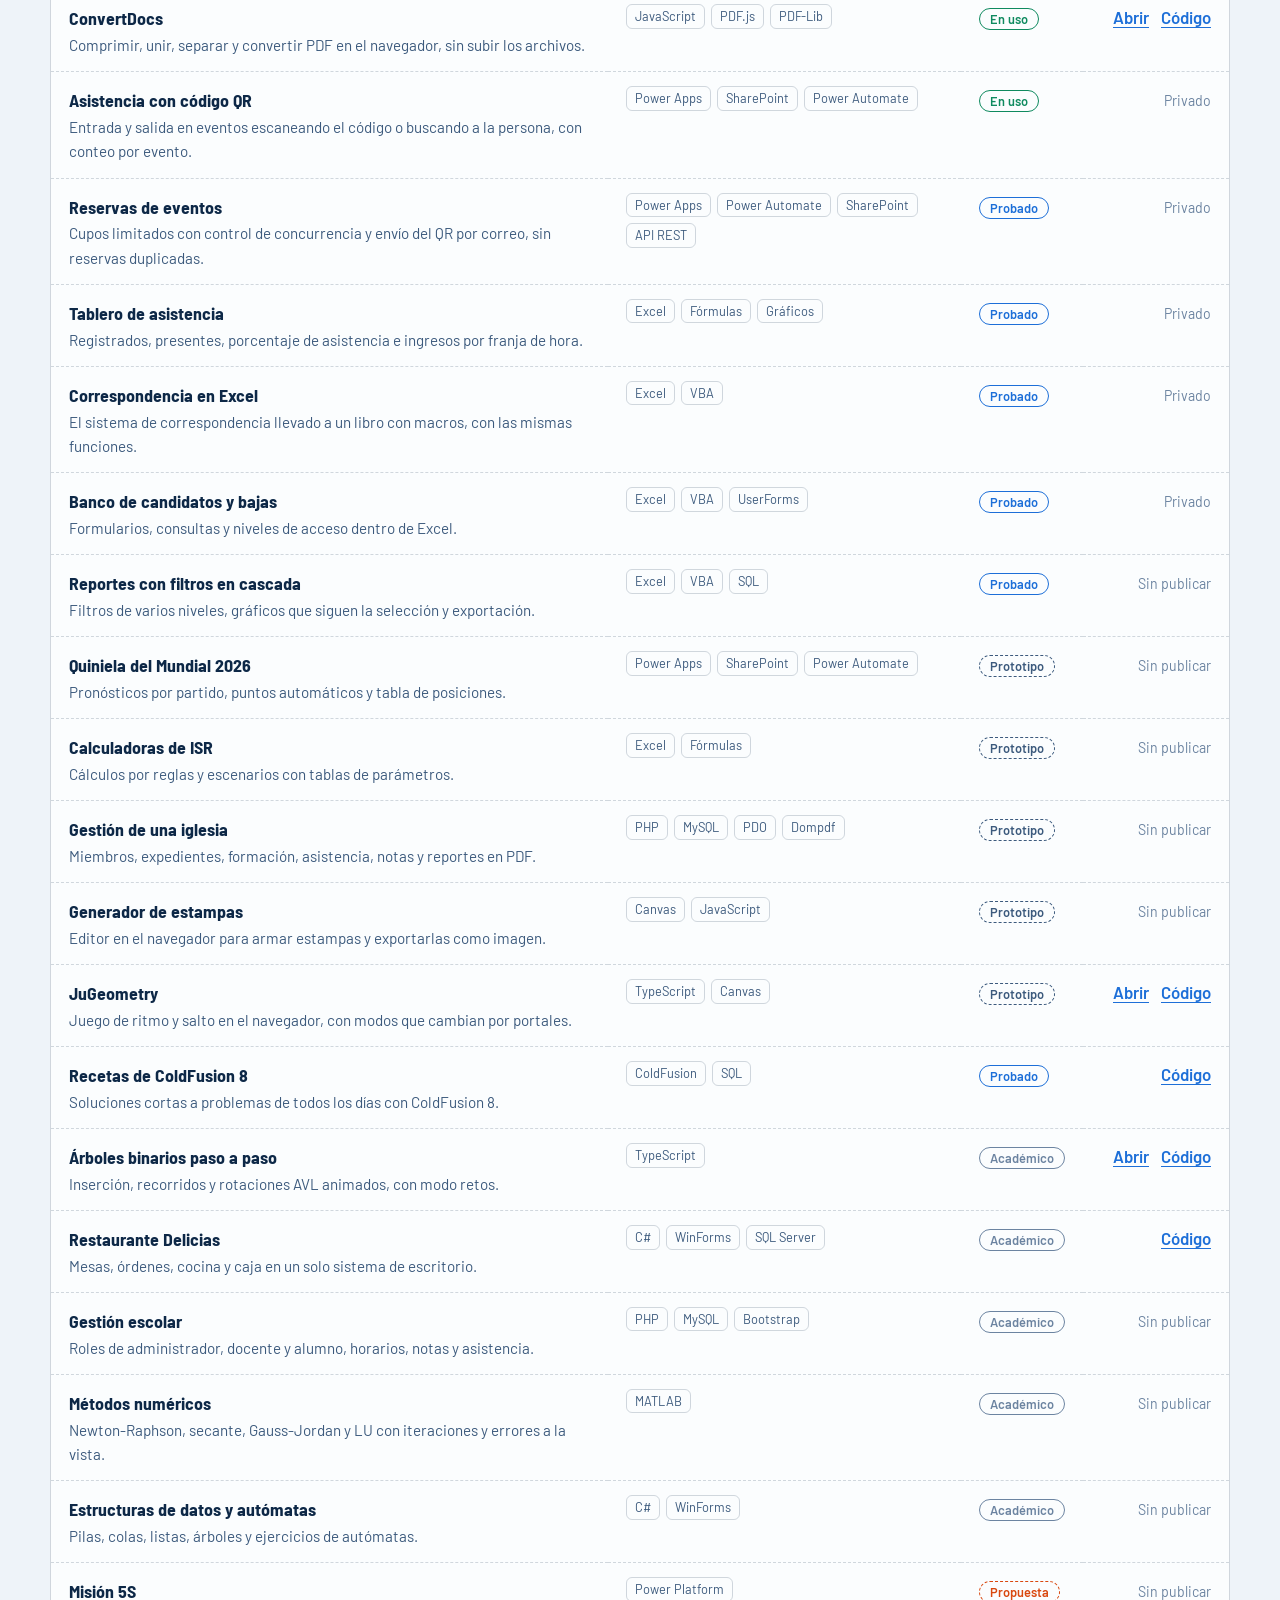
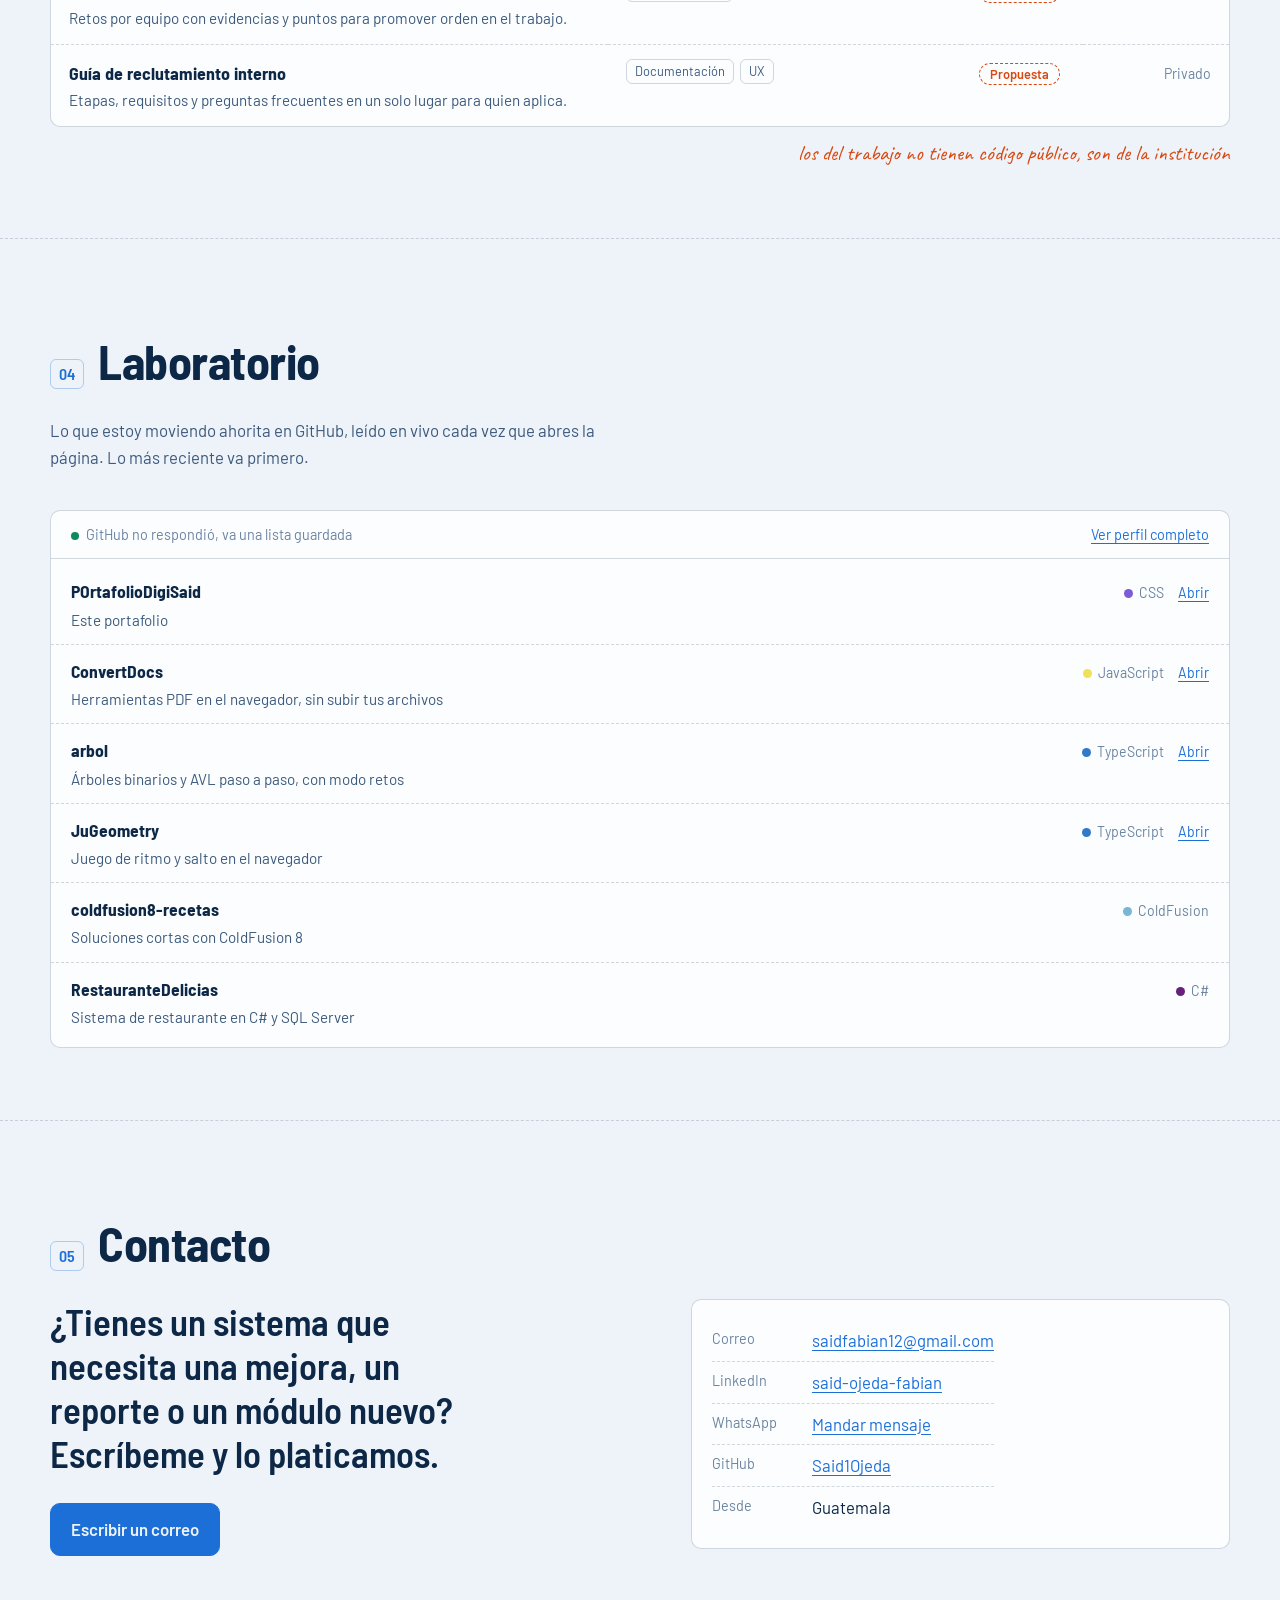
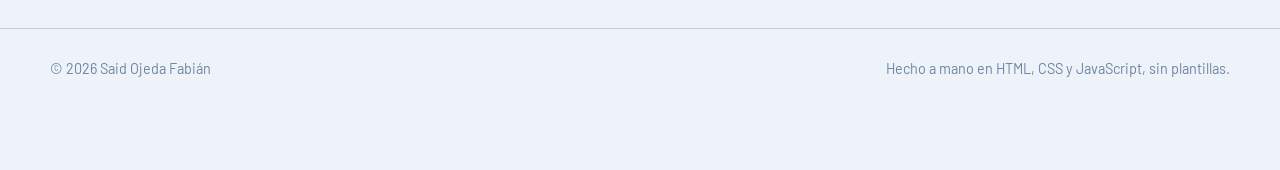
==== commit c3349161: "readme, favicon y vista previa al compartir" ====
--- a/index.html
+++ b/index.html
@@ -6,6 +6,13 @@
 <title>Said Ojeda · Desarrollador de sistemas</title>
 <meta name="description" content="Said Ojeda Fabián, desarrollador en Guatemala. Desarrollo y mejoro sistemas administrativos con ColdFusion, SQL Server y JavaScript.">
 <meta name="theme-color" content="#0d2847">
+<link rel="icon" href="img/favicon.svg" type="image/svg+xml">
+<meta property="og:type" content="website">
+<meta property="og:title" content="Said Ojeda · Desarrollador de sistemas">
+<meta property="og:description" content="Desarrollo y mejoro sistemas administrativos con ColdFusion, SQL Server y JavaScript.">
+<meta property="og:image" content="https://said1ojeda.github.io/POrtafolioDigiSaid/docs/portada.png">
+<meta property="og:url" content="https://said1ojeda.github.io/POrtafolioDigiSaid/">
+<meta name="twitter:card" content="summary_large_image">
 <link rel="preconnect" href="https://fonts.googleapis.com">
 <link rel="preconnect" href="https://fonts.gstatic.com" crossorigin>
 <link href="https://fonts.googleapis.com/css2?family=Barlow:wght@400;500;600&family=Barlow+Semi+Condensed:wght@600;700&family=Caveat:wght@600&display=swap" rel="stylesheet">
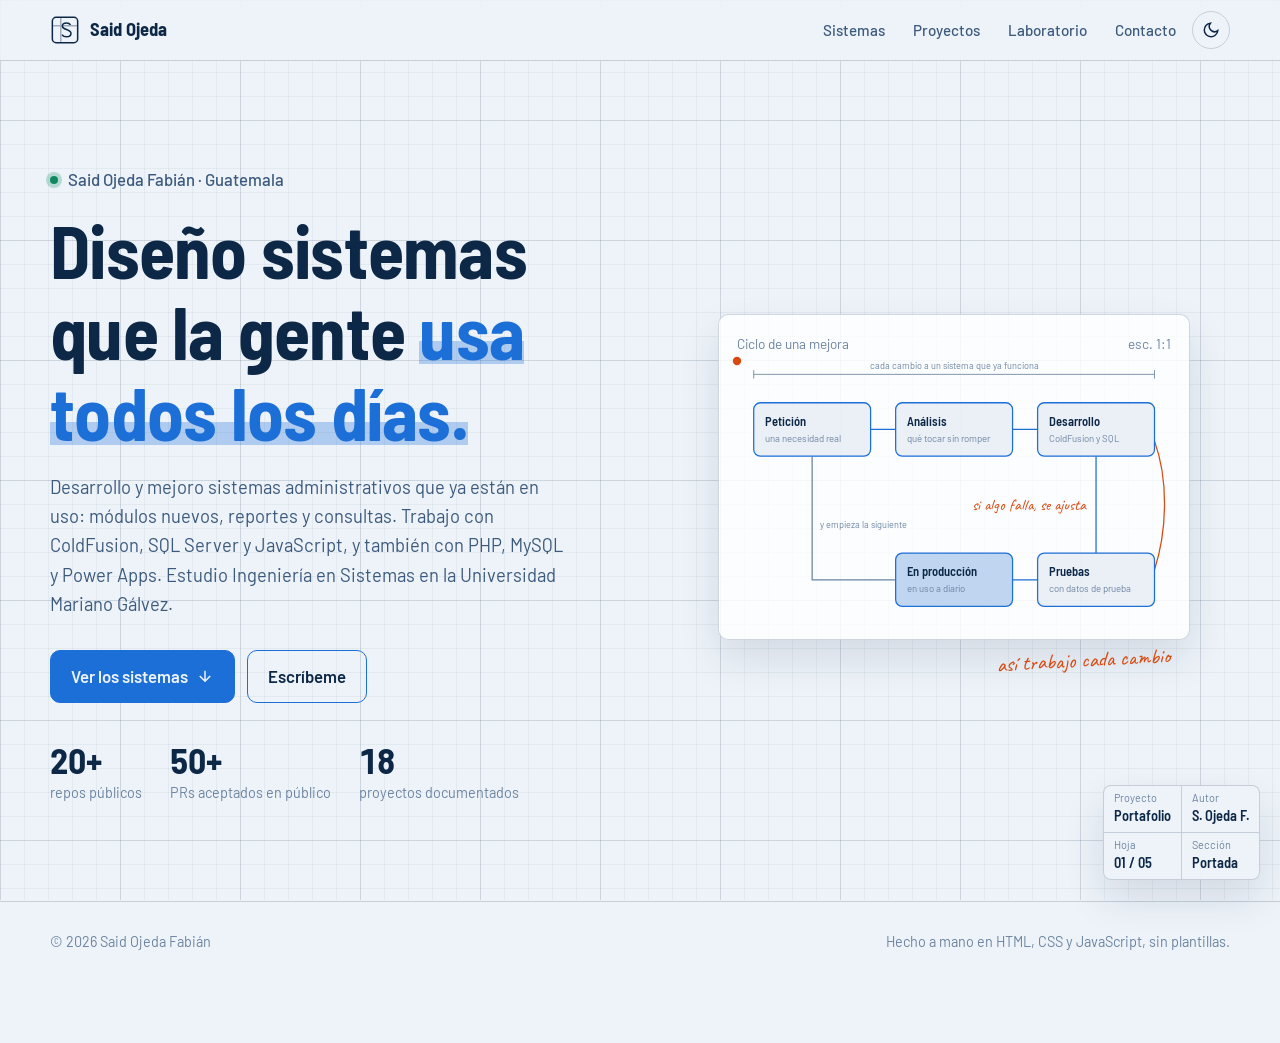
==== commit 77dd1647: "Merge pull request #8 from Said1Ojeda/ciclo-mejora ciclo de una mejora en la portada" ====
--- a/index.html
+++ b/index.html
@@ -6,13 +6,6 @@
 <title>Said Ojeda · Desarrollador de sistemas</title>
 <meta name="description" content="Said Ojeda Fabián, desarrollador en Guatemala. Desarrollo y mejoro sistemas administrativos con ColdFusion, SQL Server y JavaScript.">
 <meta name="theme-color" content="#0d2847">
-<link rel="icon" href="img/favicon.svg" type="image/svg+xml">
-<meta property="og:type" content="website">
-<meta property="og:title" content="Said Ojeda · Desarrollador de sistemas">
-<meta property="og:description" content="Desarrollo y mejoro sistemas administrativos con ColdFusion, SQL Server y JavaScript.">
-<meta property="og:image" content="https://said1ojeda.github.io/POrtafolioDigiSaid/docs/portada.png">
-<meta property="og:url" content="https://said1ojeda.github.io/POrtafolioDigiSaid/">
-<meta name="twitter:card" content="summary_large_image">
 <link rel="preconnect" href="https://fonts.googleapis.com">
 <link rel="preconnect" href="https://fonts.gstatic.com" crossorigin>
 <link href="https://fonts.googleapis.com/css2?family=Barlow:wght@400;500;600&family=Barlow+Semi+Condensed:wght@600;700&family=Caveat:wght@600&display=swap" rel="stylesheet">
@@ -97,178 +90,6 @@
     </div>
   </section>
 
-  <section class="hoja" id="sistemas" data-hoja="02" data-titulo="Sistemas">
-    <div class="envoltura">
-      <div class="rotulo"><span class="num">02</span><h2>Sistemas</h2></div>
-      <p class="intro">Cuatro piezas de trabajo real, dibujadas como plano. Sin nombres ni datos de nadie, solo cómo están hechas por dentro.</p>
-
-      <div class="planos">
-
-        <article class="plano-sistema revelar">
-          <header class="plano-cabeza">
-            <span class="lamina-num">Lámina 2.1</span>
-            <span class="estado" data-estado="probado">Probado</span>
-          </header>
-          <h3>Reservas con cupo limitado</h3>
-          <p>Dos personas piden el último lugar al mismo tiempo. Cada reserva lleva la versión del registro y si alguien ya la tomó, la segunda recibe conflicto en vez de duplicarse.</p>
-          <svg viewBox="0 0 400 220" class="por-dibujar" role="img" aria-label="Dos solicitudes compiten por el último cupo, una se confirma y la otra recibe conflicto">
-            <g style="--retraso:0s"><rect class="d-caja" x="10" y="24" width="120" height="52" rx="8"/><text class="d-texto" x="24" y="48">Persona A</text><text class="d-sub" x="24" y="66" id="res-a">esperando</text></g>
-            <g style="--retraso:.2s"><rect class="d-caja" x="10" y="144" width="120" height="52" rx="8"/><text class="d-texto" x="24" y="168">Persona B</text><text class="d-sub" x="24" y="186" id="res-b">esperando</text></g>
-            <g style="--retraso:.4s"><rect class="d-caja activa" x="262" y="80" width="128" height="60" rx="8" id="cupo-caja"/><text class="d-texto" x="276" y="106">Último cupo</text><text class="d-sub" x="276" y="125" id="cupo-sub">1 disponible</text></g>
-            <path class="d-linea" style="--retraso:.6s" d="M130 50C200 50 200 104 262 104"/>
-            <path class="d-linea" style="--retraso:.7s" d="M130 170C200 170 200 116 262 116"/>
-            <text class="d-cota-texto" x="196" y="110" text-anchor="middle">ETag</text>
-            <circle class="d-pulso viaje" r="5" cx="-20" cy="-20"><animateMotion id="mov-a" begin="indefinite" dur="1s" fill="freeze" path="M130 50C200 50 200 104 262 104"/></circle>
-            <circle class="d-pulso viaje" r="5" cx="-20" cy="-20"><animateMotion id="mov-b" begin="indefinite" dur="1.15s" fill="freeze" path="M130 170C200 170 200 116 262 116"/></circle>
-          </svg>
-          <div class="plano-pie">
-            <button class="boton-chico" type="button" id="simular-cupo">Simular el último cupo</button>
-            <ul class="stack"><li>Power Apps</li><li>Power Automate</li><li>SharePoint</li><li>API REST</li></ul>
-          </div>
-        </article>
-
-        <article class="plano-sistema revelar">
-          <header class="plano-cabeza">
-            <span class="lamina-num">Lámina 2.2</span>
-            <span class="estado" data-estado="uso">En uso</span>
-          </header>
-          <h3>Asistencia con código QR</h3>
-          <p>En la entrada se escanea el código o se busca a la persona. Cada evento lleva su propio conteo y nadie se marca dos veces.</p>
-          <svg viewBox="0 0 400 220" class="por-dibujar" role="img" aria-label="Estados de asistencia, pendiente, presente y retirado">
-            <g style="--retraso:0s"><rect class="d-caja" data-paso="pendiente" x="10" y="70" width="112" height="56" rx="8"/><text class="d-texto" x="24" y="96">Pendiente</text><text class="d-sub" x="24" y="114">inscrito</text></g>
-            <g style="--retraso:.2s"><rect class="d-caja" data-paso="presente" x="144" y="70" width="112" height="56" rx="8"/><text class="d-texto" x="158" y="96">Presente</text><text class="d-sub" x="158" y="114">marcó entrada</text></g>
-            <g style="--retraso:.4s"><rect class="d-caja" data-paso="retirado" x="278" y="70" width="112" height="56" rx="8"/><text class="d-texto" x="292" y="96">Retirado</text><text class="d-sub" x="292" y="114">marcó salida</text></g>
-            <path class="d-linea" style="--retraso:.6s" d="M122 98H144M256 98H278"/>
-            <text class="d-cota-texto" x="133" y="62" text-anchor="middle">entrada</text>
-            <text class="d-cota-texto" x="267" y="62" text-anchor="middle">salida</text>
-            <path class="d-linea" style="--retraso:.8s;stroke:var(--lapiz)" d="M200 126V160H66V126"/>
-            <text class="d-lapiz" x="133" y="186" text-anchor="middle">si ya entró, no cuenta doble</text>
-          </svg>
-          <div class="conteos" aria-live="polite">
-            <span><b id="n-pendiente">6</b> pendientes</span>
-            <span><b id="n-presente">0</b> presentes</span>
-            <span><b id="n-retirado">0</b> retirados</span>
-          </div>
-          <div class="plano-pie">
-            <button class="boton-chico" type="button" id="escanear">Escanear un código</button>
-            <ul class="stack"><li>Power Apps</li><li>Power Fx</li><li>SharePoint</li><li>Power Automate</li></ul>
-          </div>
-        </article>
-
-        <article class="plano-sistema revelar">
-          <header class="plano-cabeza">
-            <span class="lamina-num">Lámina 2.3</span>
-            <span class="estado" data-estado="uso">En uso</span>
-          </header>
-          <h3>Cargas de trabajo por persona</h3>
-          <p>Cada convocatoria tiene sus plazas, y cada plaza un responsable, una fase y un estado. Con eso se ve quién lleva qué y cómo va cada proceso.</p>
-          <svg viewBox="0 0 400 220" class="por-dibujar" role="img" aria-label="Modelo de datos, convocatoria tiene muchas plazas, cada plaza tiene responsable, fase y estado">
-            <g style="--retraso:0s"><rect class="d-caja" x="10" y="14" width="120" height="78" rx="6"/><text class="d-texto" x="22" y="36">Convocatoria</text><path class="d-cota" d="M10 46H130"/><text class="d-sub" x="22" y="64">id</text><text class="d-sub" x="22" y="81">nombre, fecha</text></g>
-            <g style="--retraso:.2s"><rect class="d-caja activa" x="200" y="14" width="190" height="96" rx="6"/><text class="d-texto" x="212" y="36">Plaza</text><path class="d-cota" d="M200 46H390"/><text class="d-sub" x="212" y="64">convocatoria_id</text><text class="d-sub" x="212" y="81">responsable_id</text><text class="d-sub" x="212" y="98">fase_id, estado_id</text></g>
-            <g style="--retraso:.4s"><rect class="d-caja" x="10" y="150" width="120" height="56" rx="6"/><text class="d-texto" x="22" y="174">Responsable</text><text class="d-sub" x="22" y="193">usuarios</text></g>
-            <g style="--retraso:.5s"><rect class="d-caja" x="200" y="150" width="86" height="56" rx="6"/><text class="d-texto" x="212" y="174">Fase</text><text class="d-sub" x="212" y="193">catálogo</text></g>
-            <g style="--retraso:.6s"><rect class="d-caja" x="304" y="150" width="86" height="56" rx="6"/><text class="d-texto" x="316" y="174">Estado</text><text class="d-sub" x="316" y="193">catálogo</text></g>
-            <path class="d-linea" style="--retraso:.8s" d="M130 52H200M130 178H160V96H200M243 110V150M347 110V150"/>
-            <text class="d-cota-texto" x="138" y="46">1</text><text class="d-cota-texto" x="188" y="46">N</text>
-          </svg>
-          <div class="plano-pie">
-            <span class="nota chica">llaves foráneas en todo</span>
-            <ul class="stack"><li>PHP</li><li>MySQL</li><li>SQL</li><li>DataTables</li></ul>
-          </div>
-        </article>
-
-        <article class="plano-sistema revelar">
-          <header class="plano-cabeza">
-            <span class="lamina-num">Lámina 2.4</span>
-            <span class="estado" data-estado="uso">En uso</span>
-          </header>
-          <h3>Reportes en PDF desde ColdFusion</h3>
-          <p>La consulta sale de SQL Server, ColdFusion arma el documento y el PDF queda con texto justificado, aunque los campos traigan párrafos largos.</p>
-          <svg viewBox="0 0 400 220" class="por-dibujar" role="img" aria-label="SQL Server entrega datos a ColdFusion que genera un PDF">
-            <g style="--retraso:0s">
-              <path class="d-caja" d="M20 70c0-10 80-10 80 0v80c0 10-80 10-80 0z"/>
-              <path class="d-linea" d="M20 70c0 10 80 10 80 0"/>
-              <text class="d-texto" x="60" y="118" text-anchor="middle">SQL</text><text class="d-sub" x="60" y="136" text-anchor="middle">Server</text>
-            </g>
-            <g style="--retraso:.3s"><rect class="d-caja activa" x="142" y="80" width="116" height="60" rx="8"/><text class="d-texto" x="156" y="106">ColdFusion</text><text class="d-sub" x="156" y="125">arma el PDF</text></g>
-            <g style="--retraso:.6s">
-              <path class="d-caja" d="M300 50h60l20 20v110h-80z"/>
-              <path class="d-linea" d="M360 50v20h20"/>
-              <path class="d-linea" d="M312 92h56M312 104h56M312 116h56M312 128h56M312 140h56M312 152h34"/>
-            </g>
-            <path class="d-linea" style="--retraso:.9s" d="M100 110H142M258 110H300"/>
-            <text class="d-cota-texto" x="121" y="102" text-anchor="middle">DSN</text>
-            <text class="d-lapiz" x="290" y="206" text-anchor="end">justificado, sin cortes</text>
-          </svg>
-          <div class="plano-pie">
-            <span class="nota chica">mi día a día</span>
-            <ul class="stack"><li>ColdFusion</li><li>SQL Server</li><li>JavaScript</li></ul>
-          </div>
-        </article>
-
-      </div>
-    </div>
-  </section>
-
-  <section class="hoja" id="matriz" data-hoja="03" data-titulo="Proyectos">
-    <div class="envoltura">
-      <div class="rotulo"><span class="num">03</span><h2>Proyectos</h2></div>
-      <p class="intro">Todo lo que he hecho, en una sola matriz. El estado dice la verdad: qué se usa a diario, qué pasó pruebas, qué quedó en prototipo y qué es de la universidad.</p>
-
-      <div class="matriz-barra">
-        <div class="filtros" id="filtros" role="group" aria-label="Filtrar proyectos"></div>
-        <span class="matriz-resumen" id="matriz-resumen" aria-live="polite"></span>
-      </div>
-
-      <div class="matriz-marco revelar">
-        <table class="matriz">
-          <thead>
-            <tr><th scope="col">Proyecto</th><th scope="col">Con qué</th><th scope="col">Estado</th><th scope="col"><span class="oculto">Enlaces</span></th></tr>
-          </thead>
-          <tbody id="matriz-cuerpo"></tbody>
-        </table>
-      </div>
-      <p class="nota matriz-nota">los del trabajo no tienen código público, son de la institución</p>
-    </div>
-  </section>
-
-  <section class="hoja" id="laboratorio" data-hoja="04" data-titulo="Laboratorio">
-    <div class="envoltura">
-      <div class="rotulo"><span class="num">04</span><h2>Laboratorio</h2></div>
-      <p class="intro">Lo que estoy moviendo ahorita en GitHub, leído en vivo cada vez que abres la página. Lo más reciente va primero.</p>
-
-      <div class="lab revelar">
-        <div class="lab-cabeza">
-          <span><span class="punto-vivo" aria-hidden="true"></span> <span id="lab-estado">Leyendo GitHub</span></span>
-          <a href="https://github.com/Said1Ojeda" target="_blank" rel="noopener">Ver perfil completo</a>
-        </div>
-        <ol class="bitacora" id="bitacora" aria-live="polite"></ol>
-      </div>
-    </div>
-  </section>
-
-  <section class="hoja contacto" id="contacto" data-hoja="05" data-titulo="Contacto">
-    <div class="envoltura">
-      <div class="rotulo"><span class="num">05</span><h2>Contacto</h2></div>
-      <div class="contacto-rejilla">
-        <div>
-          <p class="contacto-frase">¿Tienes un sistema que necesita una mejora, un reporte o un módulo nuevo? Escríbeme y lo platicamos.</p>
-          <a class="boton lleno" href="mailto:saidfabian12@gmail.com">Escribir un correo</a>
-        </div>
-        <div class="tarjeta-datos">
-          <img src="https://github.com/Said1Ojeda.png?size=160" alt="Foto de perfil de Said Ojeda" width="72" height="72" loading="lazy" onerror="this.remove()">
-          <dl>
-            <div><dt>Correo</dt><dd><a href="mailto:saidfabian12@gmail.com">saidfabian12@gmail.com</a></dd></div>
-            <div><dt>LinkedIn</dt><dd><a href="https://www.linkedin.com/in/said-ojeda-fabian" target="_blank" rel="noopener">said-ojeda-fabian</a></dd></div>
-            <div><dt>WhatsApp</dt><dd><a href="https://wa.me/50237808239?text=Hola%20Said,%20vi%20tu%20portafolio%20y%20me%20gustar%C3%ADa%20platicar." target="_blank" rel="noopener">Mandar mensaje</a></dd></div>
-            <div><dt>GitHub</dt><dd><a href="https://github.com/Said1Ojeda" target="_blank" rel="noopener">Said1Ojeda</a></dd></div>
-            <div><dt>Desde</dt><dd>Guatemala</dd></div>
-          </dl>
-        </div>
-      </div>
-    </div>
-  </section>
-
 </main>
 
 <footer class="pie">
@@ -286,8 +107,5 @@
 </aside>
 
 <script src="js/plano.js"></script>
-<script src="js/sistemas.js"></script>
-<script src="js/proyectos.js"></script>
-<script src="js/laboratorio.js"></script>
 </body>
 </html>
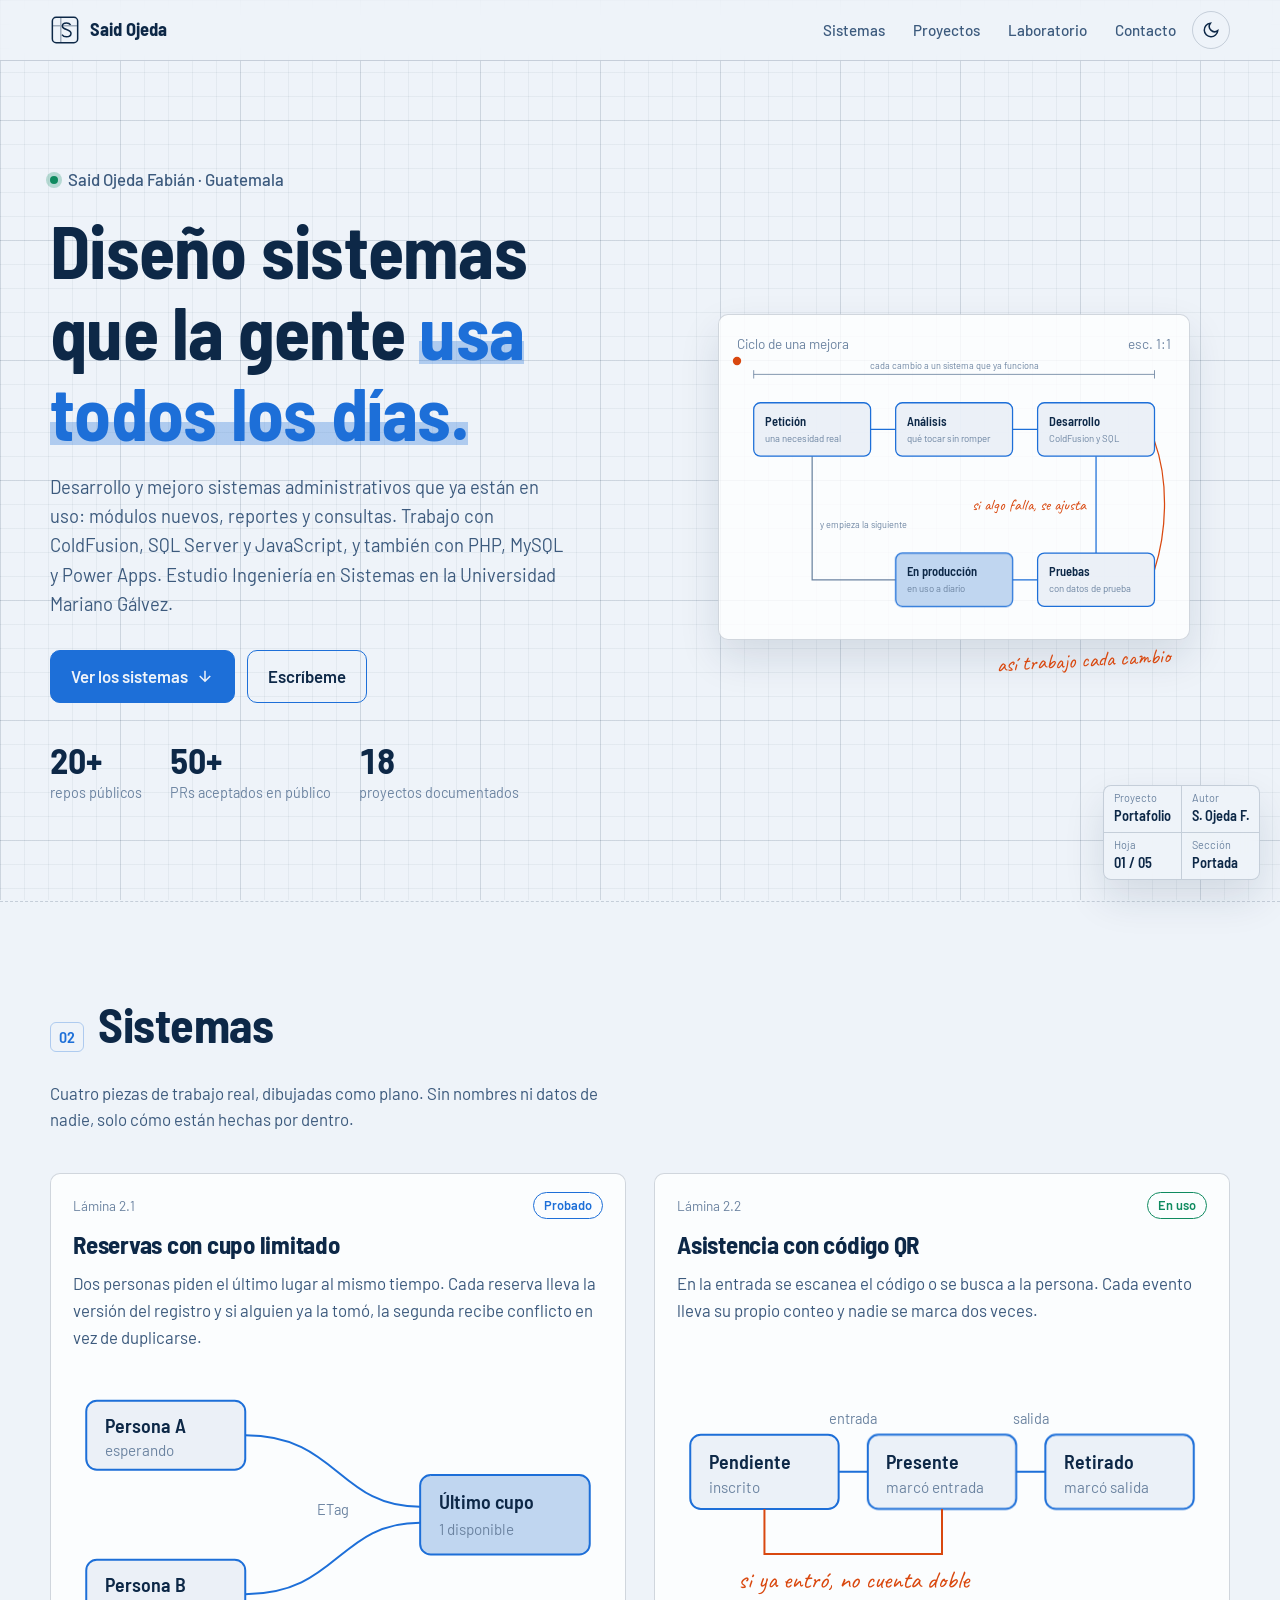
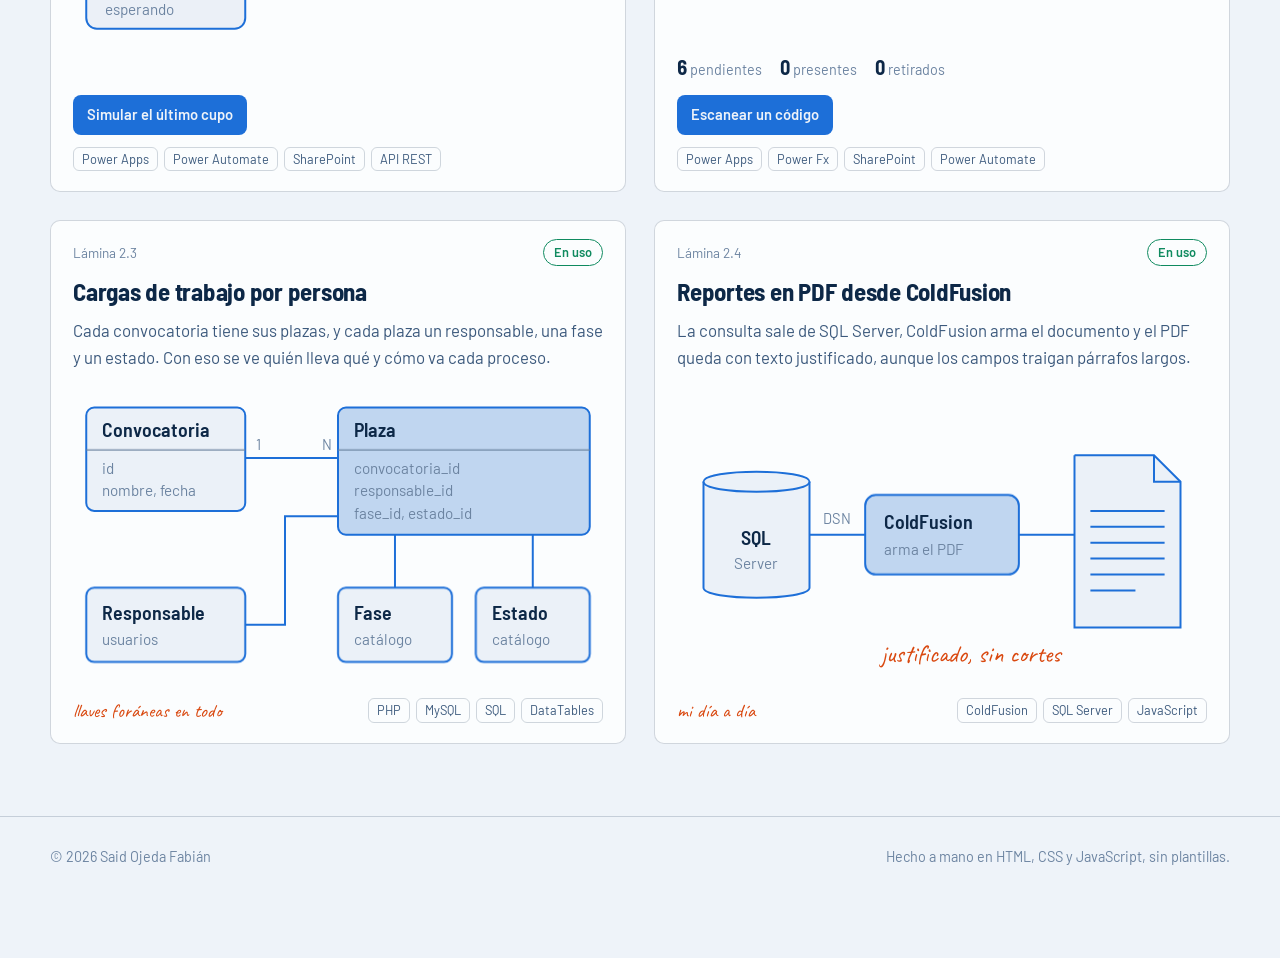
==== commit 9fc6cb9f: "Merge pull request #9 from Said1Ojeda/hoja-sistemas hoja de sistemas con planos animados" ====
--- a/index.html
+++ b/index.html
@@ -90,6 +90,119 @@
     </div>
   </section>
 
+  <section class="hoja" id="sistemas" data-hoja="02" data-titulo="Sistemas">
+    <div class="envoltura">
+      <div class="rotulo"><span class="num">02</span><h2>Sistemas</h2></div>
+      <p class="intro">Cuatro piezas de trabajo real, dibujadas como plano. Sin nombres ni datos de nadie, solo cómo están hechas por dentro.</p>
+
+      <div class="planos">
+
+        <article class="plano-sistema revelar">
+          <header class="plano-cabeza">
+            <span class="lamina-num">Lámina 2.1</span>
+            <span class="estado" data-estado="probado">Probado</span>
+          </header>
+          <h3>Reservas con cupo limitado</h3>
+          <p>Dos personas piden el último lugar al mismo tiempo. Cada reserva lleva la versión del registro y si alguien ya la tomó, la segunda recibe conflicto en vez de duplicarse.</p>
+          <svg viewBox="0 0 400 220" class="por-dibujar" role="img" aria-label="Dos solicitudes compiten por el último cupo, una se confirma y la otra recibe conflicto">
+            <g style="--retraso:0s"><rect class="d-caja" x="10" y="24" width="120" height="52" rx="8"/><text class="d-texto" x="24" y="48">Persona A</text><text class="d-sub" x="24" y="66" id="res-a">esperando</text></g>
+            <g style="--retraso:.2s"><rect class="d-caja" x="10" y="144" width="120" height="52" rx="8"/><text class="d-texto" x="24" y="168">Persona B</text><text class="d-sub" x="24" y="186" id="res-b">esperando</text></g>
+            <g style="--retraso:.4s"><rect class="d-caja activa" x="262" y="80" width="128" height="60" rx="8" id="cupo-caja"/><text class="d-texto" x="276" y="106">Último cupo</text><text class="d-sub" x="276" y="125" id="cupo-sub">1 disponible</text></g>
+            <path class="d-linea" style="--retraso:.6s" d="M130 50C200 50 200 104 262 104"/>
+            <path class="d-linea" style="--retraso:.7s" d="M130 170C200 170 200 116 262 116"/>
+            <text class="d-cota-texto" x="196" y="110" text-anchor="middle">ETag</text>
+            <circle class="d-pulso viaje" r="5" cx="-20" cy="-20"><animateMotion id="mov-a" begin="indefinite" dur="1s" fill="freeze" path="M130 50C200 50 200 104 262 104"/></circle>
+            <circle class="d-pulso viaje" r="5" cx="-20" cy="-20"><animateMotion id="mov-b" begin="indefinite" dur="1.15s" fill="freeze" path="M130 170C200 170 200 116 262 116"/></circle>
+          </svg>
+          <div class="plano-pie">
+            <button class="boton-chico" type="button" id="simular-cupo">Simular el último cupo</button>
+            <ul class="stack"><li>Power Apps</li><li>Power Automate</li><li>SharePoint</li><li>API REST</li></ul>
+          </div>
+        </article>
+
+        <article class="plano-sistema revelar">
+          <header class="plano-cabeza">
+            <span class="lamina-num">Lámina 2.2</span>
+            <span class="estado" data-estado="uso">En uso</span>
+          </header>
+          <h3>Asistencia con código QR</h3>
+          <p>En la entrada se escanea el código o se busca a la persona. Cada evento lleva su propio conteo y nadie se marca dos veces.</p>
+          <svg viewBox="0 0 400 220" class="por-dibujar" role="img" aria-label="Estados de asistencia, pendiente, presente y retirado">
+            <g style="--retraso:0s"><rect class="d-caja" data-paso="pendiente" x="10" y="70" width="112" height="56" rx="8"/><text class="d-texto" x="24" y="96">Pendiente</text><text class="d-sub" x="24" y="114">inscrito</text></g>
+            <g style="--retraso:.2s"><rect class="d-caja" data-paso="presente" x="144" y="70" width="112" height="56" rx="8"/><text class="d-texto" x="158" y="96">Presente</text><text class="d-sub" x="158" y="114">marcó entrada</text></g>
+            <g style="--retraso:.4s"><rect class="d-caja" data-paso="retirado" x="278" y="70" width="112" height="56" rx="8"/><text class="d-texto" x="292" y="96">Retirado</text><text class="d-sub" x="292" y="114">marcó salida</text></g>
+            <path class="d-linea" style="--retraso:.6s" d="M122 98H144M256 98H278"/>
+            <text class="d-cota-texto" x="133" y="62" text-anchor="middle">entrada</text>
+            <text class="d-cota-texto" x="267" y="62" text-anchor="middle">salida</text>
+            <path class="d-linea" style="--retraso:.8s;stroke:var(--lapiz)" d="M200 126V160H66V126"/>
+            <text class="d-lapiz" x="133" y="186" text-anchor="middle">si ya entró, no cuenta doble</text>
+          </svg>
+          <div class="conteos" aria-live="polite">
+            <span><b id="n-pendiente">6</b> pendientes</span>
+            <span><b id="n-presente">0</b> presentes</span>
+            <span><b id="n-retirado">0</b> retirados</span>
+          </div>
+          <div class="plano-pie">
+            <button class="boton-chico" type="button" id="escanear">Escanear un código</button>
+            <ul class="stack"><li>Power Apps</li><li>Power Fx</li><li>SharePoint</li><li>Power Automate</li></ul>
+          </div>
+        </article>
+
+        <article class="plano-sistema revelar">
+          <header class="plano-cabeza">
+            <span class="lamina-num">Lámina 2.3</span>
+            <span class="estado" data-estado="uso">En uso</span>
+          </header>
+          <h3>Cargas de trabajo por persona</h3>
+          <p>Cada convocatoria tiene sus plazas, y cada plaza un responsable, una fase y un estado. Con eso se ve quién lleva qué y cómo va cada proceso.</p>
+          <svg viewBox="0 0 400 220" class="por-dibujar" role="img" aria-label="Modelo de datos, convocatoria tiene muchas plazas, cada plaza tiene responsable, fase y estado">
+            <g style="--retraso:0s"><rect class="d-caja" x="10" y="14" width="120" height="78" rx="6"/><text class="d-texto" x="22" y="36">Convocatoria</text><path class="d-cota" d="M10 46H130"/><text class="d-sub" x="22" y="64">id</text><text class="d-sub" x="22" y="81">nombre, fecha</text></g>
+            <g style="--retraso:.2s"><rect class="d-caja activa" x="200" y="14" width="190" height="96" rx="6"/><text class="d-texto" x="212" y="36">Plaza</text><path class="d-cota" d="M200 46H390"/><text class="d-sub" x="212" y="64">convocatoria_id</text><text class="d-sub" x="212" y="81">responsable_id</text><text class="d-sub" x="212" y="98">fase_id, estado_id</text></g>
+            <g style="--retraso:.4s"><rect class="d-caja" x="10" y="150" width="120" height="56" rx="6"/><text class="d-texto" x="22" y="174">Responsable</text><text class="d-sub" x="22" y="193">usuarios</text></g>
+            <g style="--retraso:.5s"><rect class="d-caja" x="200" y="150" width="86" height="56" rx="6"/><text class="d-texto" x="212" y="174">Fase</text><text class="d-sub" x="212" y="193">catálogo</text></g>
+            <g style="--retraso:.6s"><rect class="d-caja" x="304" y="150" width="86" height="56" rx="6"/><text class="d-texto" x="316" y="174">Estado</text><text class="d-sub" x="316" y="193">catálogo</text></g>
+            <path class="d-linea" style="--retraso:.8s" d="M130 52H200M130 178H160V96H200M243 110V150M347 110V150"/>
+            <text class="d-cota-texto" x="138" y="46">1</text><text class="d-cota-texto" x="188" y="46">N</text>
+          </svg>
+          <div class="plano-pie">
+            <span class="nota chica">llaves foráneas en todo</span>
+            <ul class="stack"><li>PHP</li><li>MySQL</li><li>SQL</li><li>DataTables</li></ul>
+          </div>
+        </article>
+
+        <article class="plano-sistema revelar">
+          <header class="plano-cabeza">
+            <span class="lamina-num">Lámina 2.4</span>
+            <span class="estado" data-estado="uso">En uso</span>
+          </header>
+          <h3>Reportes en PDF desde ColdFusion</h3>
+          <p>La consulta sale de SQL Server, ColdFusion arma el documento y el PDF queda con texto justificado, aunque los campos traigan párrafos largos.</p>
+          <svg viewBox="0 0 400 220" class="por-dibujar" role="img" aria-label="SQL Server entrega datos a ColdFusion que genera un PDF">
+            <g style="--retraso:0s">
+              <path class="d-caja" d="M20 70c0-10 80-10 80 0v80c0 10-80 10-80 0z"/>
+              <path class="d-linea" d="M20 70c0 10 80 10 80 0"/>
+              <text class="d-texto" x="60" y="118" text-anchor="middle">SQL</text><text class="d-sub" x="60" y="136" text-anchor="middle">Server</text>
+            </g>
+            <g style="--retraso:.3s"><rect class="d-caja activa" x="142" y="80" width="116" height="60" rx="8"/><text class="d-texto" x="156" y="106">ColdFusion</text><text class="d-sub" x="156" y="125">arma el PDF</text></g>
+            <g style="--retraso:.6s">
+              <path class="d-caja" d="M300 50h60l20 20v110h-80z"/>
+              <path class="d-linea" d="M360 50v20h20"/>
+              <path class="d-linea" d="M312 92h56M312 104h56M312 116h56M312 128h56M312 140h56M312 152h34"/>
+            </g>
+            <path class="d-linea" style="--retraso:.9s" d="M100 110H142M258 110H300"/>
+            <text class="d-cota-texto" x="121" y="102" text-anchor="middle">DSN</text>
+            <text class="d-lapiz" x="290" y="206" text-anchor="end">justificado, sin cortes</text>
+          </svg>
+          <div class="plano-pie">
+            <span class="nota chica">mi día a día</span>
+            <ul class="stack"><li>ColdFusion</li><li>SQL Server</li><li>JavaScript</li></ul>
+          </div>
+        </article>
+
+      </div>
+    </div>
+  </section>
+
 </main>
 
 <footer class="pie">
@@ -107,5 +220,6 @@
 </aside>
 
 <script src="js/plano.js"></script>
+<script src="js/sistemas.js"></script>
 </body>
 </html>
--- a/css/plano.css
+++ b/css/plano.css
@@ -356,73 +356,6 @@
 .por-dibujar:not(.dibujar) .d-linea, .por-dibujar:not(.dibujar) .d-caja { stroke-dasharray: var(--largo, 600); stroke-dashoffset: var(--largo, 600); }
 .por-dibujar:not(.dibujar) .d-texto, .por-dibujar:not(.dibujar) .d-sub, .por-dibujar:not(.dibujar) .d-lapiz, .por-dibujar:not(.dibujar) .d-cota-texto { opacity: 0; }
 
-/* matriz de proyectos */
-.matriz-barra { display: flex; justify-content: space-between; align-items: center; gap: 16px; flex-wrap: wrap; margin-bottom: 18px; }
-.filtros { display: flex; flex-wrap: wrap; gap: 8px; }
-.chip {
-    font: inherit;
-    font-size: .92rem;
-    font-weight: 500;
-    color: var(--tinta-2);
-    background: transparent;
-    border: 1px solid var(--borde);
-    border-radius: 999px;
-    padding: 5px 14px;
-    cursor: pointer;
-}
-.chip:hover { color: var(--tinta); border-color: var(--trazo-suave); }
-.chip[aria-pressed="true"] { color: var(--fondo); background: var(--trazo); border-color: var(--trazo); }
-.matriz-resumen { color: var(--tinta-3); font-size: .9rem; }
-
-.matriz-marco { border: 1px solid var(--borde); border-radius: var(--radio); background: var(--panel); overflow: hidden; }
-.matriz { width: 100%; border-collapse: collapse; }
-.matriz thead th {
-    text-align: left;
-    font-weight: 600;
-    font-size: .85rem;
-    color: var(--tinta-3);
-    padding: 12px 18px;
-    border-bottom: 1px solid var(--borde);
-}
-.matriz td, .matriz tbody th { padding: 14px 18px; border-bottom: 1px dashed var(--borde); vertical-align: top; text-align: left; font-weight: 400; }
-.matriz tbody tr:last-child td, .matriz tbody tr:last-child th { border-bottom: 0; }
-.matriz tbody tr:hover { background: var(--cuadricula); }
-.m-nombre { display: block; font-family: var(--letra-titulo); font-weight: 700; font-size: 1.12rem; color: var(--tinta); }
-.m-desc { display: block; color: var(--tinta-2); font-size: .95rem; max-width: 58ch; }
-.m-stack { width: 30%; }
-.m-enlaces { white-space: nowrap; text-align: right !important; }
-.m-enlaces a { margin-left: 12px; font-weight: 600; }
-.privado { color: var(--tinta-3); font-size: .88rem; }
-.oculto { position: absolute; width: 1px; height: 1px; overflow: hidden; clip: rect(0 0 0 0); }
-.matriz-nota { margin: 14px 0 0; text-align: right; }
-
-/* laboratorio en vivo */
-.lab { border: 1px solid var(--borde); border-radius: var(--radio); background: var(--panel); }
-.lab-cabeza { display: flex; justify-content: space-between; gap: 12px; flex-wrap: wrap; padding: 12px 20px; border-bottom: 1px solid var(--borde); color: var(--tinta-3); font-size: .9rem; }
-.punto-vivo { display: inline-block; width: 8px; height: 8px; border-radius: 50%; background: var(--ok); margin-right: 4px; animation: latido 2s ease-in-out infinite; }
-@keyframes latido { 50% { opacity: .35; } }
-.bitacora { list-style: none; margin: 0; padding: 6px 0; }
-.bitacora li { display: grid; grid-template-columns: 92px minmax(0, 1fr) auto; gap: 18px; align-items: baseline; padding: 12px 20px; }
-.bitacora li.sin-fecha { grid-template-columns: minmax(0, 1fr) auto; }
-.bitacora li + li { border-top: 1px dashed var(--borde); }
-.bitacora time { color: var(--tinta-3); font-size: .9rem; font-variant-numeric: tabular-nums; }
-.bitacora .repo { font-family: var(--letra-titulo); font-weight: 700; font-size: 1.1rem; color: var(--tinta); text-decoration: none; }
-.bitacora .repo:hover { color: var(--trazo); }
-.bitacora p { margin: 2px 0 0; color: var(--tinta-2); font-size: .95rem; }
-.bitacora .lado { display: flex; gap: 14px; align-items: center; font-size: .88rem; color: var(--tinta-3); white-space: nowrap; }
-.lengua::before { content: ""; display: inline-block; width: 9px; height: 9px; border-radius: 50%; background: var(--color-lengua, var(--tinta-3)); margin-right: 6px; }
-
-/* contacto */
-.contacto-rejilla { display: grid; grid-template-columns: minmax(0, 1.1fr) minmax(0, 1fr); gap: 48px; align-items: start; }
-.contacto-frase { font-family: var(--letra-titulo); font-size: clamp(1.6rem, 3vw, 2.3rem); font-weight: 600; line-height: 1.2; margin: 0 0 28px; max-width: 24ch; }
-.tarjeta-datos { border: 1px solid var(--borde); border-radius: var(--radio); background: var(--panel); padding: 20px; display: grid; grid-template-columns: auto 1fr; gap: 20px; }
-.tarjeta-datos img { border-radius: 12px; border: 1px solid var(--borde); }
-.tarjeta-datos dl { margin: 0; }
-.tarjeta-datos dl div { display: grid; grid-template-columns: 90px 1fr; gap: 10px; padding: 7px 0; }
-.tarjeta-datos dl div + div { border-top: 1px dashed var(--borde); }
-.tarjeta-datos dt { color: var(--tinta-3); font-size: .9rem; }
-.tarjeta-datos dd { margin: 0; overflow-wrap: anywhere; }
-
 /* cajetin de plano, dice en que hoja vas */
 .cajetin {
     position: fixed;
@@ -454,7 +387,6 @@
 .js .revelar.visto { opacity: 1; transform: none; }
 
 @media (max-width: 900px) {
-    .contacto-rejilla { grid-template-columns: 1fr; gap: 32px; }
     .planos { grid-template-columns: 1fr; }
     .portada .envoltura { grid-template-columns: 1fr; gap: 56px; }
     .portada { min-height: auto; }
@@ -462,17 +394,6 @@
 }
 
 @media (max-width: 560px) {
-    .bitacora li { grid-template-columns: 1fr; gap: 4px; }
-    .tarjeta-datos { grid-template-columns: 1fr; }
-    .matriz thead { display: none; }
-    .matriz tr { display: grid; grid-template-columns: 1fr auto; gap: 8px 12px; padding: 14px 16px; border-bottom: 1px dashed var(--borde); }
-    .matriz tbody tr:last-child { border-bottom: 0; }
-    .matriz td, .matriz tbody th { padding: 0; border: 0; }
-    .matriz tbody th { grid-column: 1 / -1; }
-    .m-stack { width: auto; }
-    .m-enlaces { text-align: left !important; grid-column: 1 / -1; }
-    .m-enlaces a { margin: 0 14px 0 0; }
-    .matriz-nota { text-align: left; }
     .hoja { padding: 72px 0 56px; }
     .cajetin { left: 12px; right: 12px; bottom: 12px; }
     .cajetin div { border-bottom: 0 !important; border-right: 1px solid var(--borde) !important; }
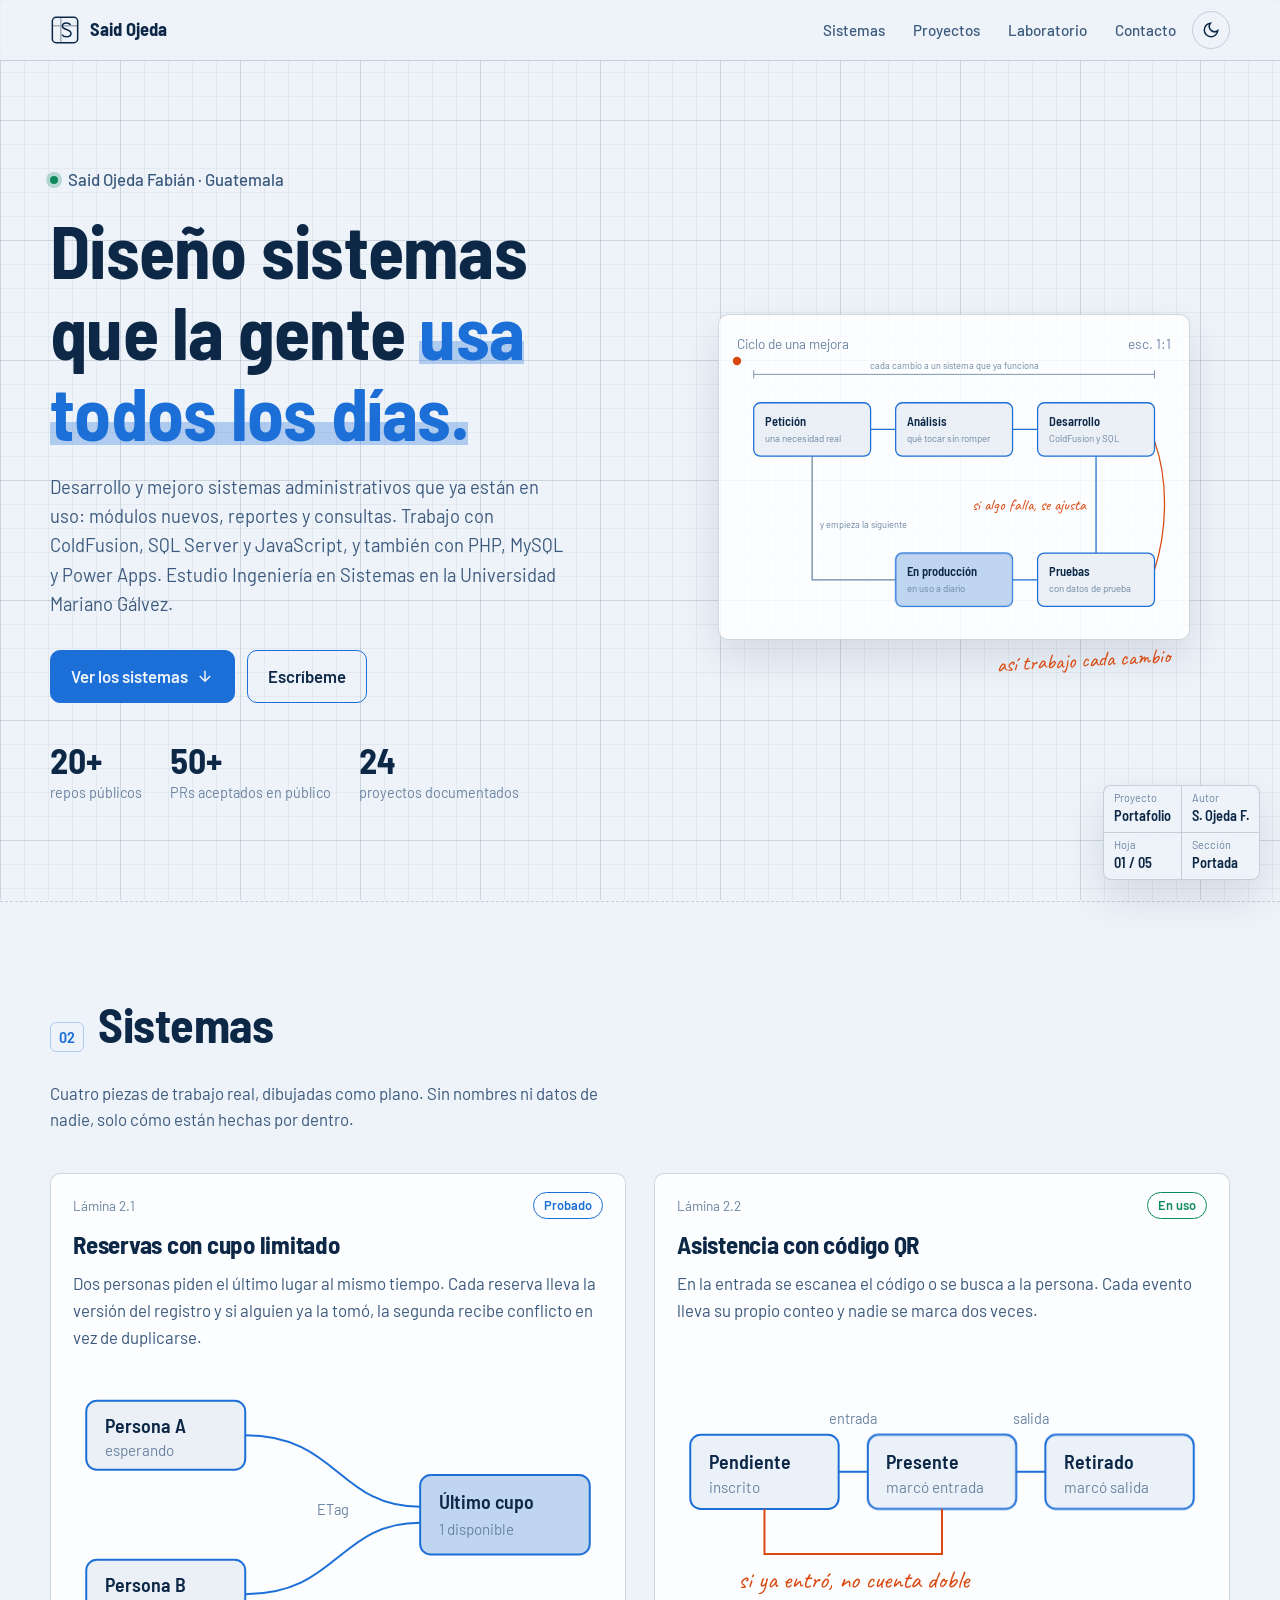
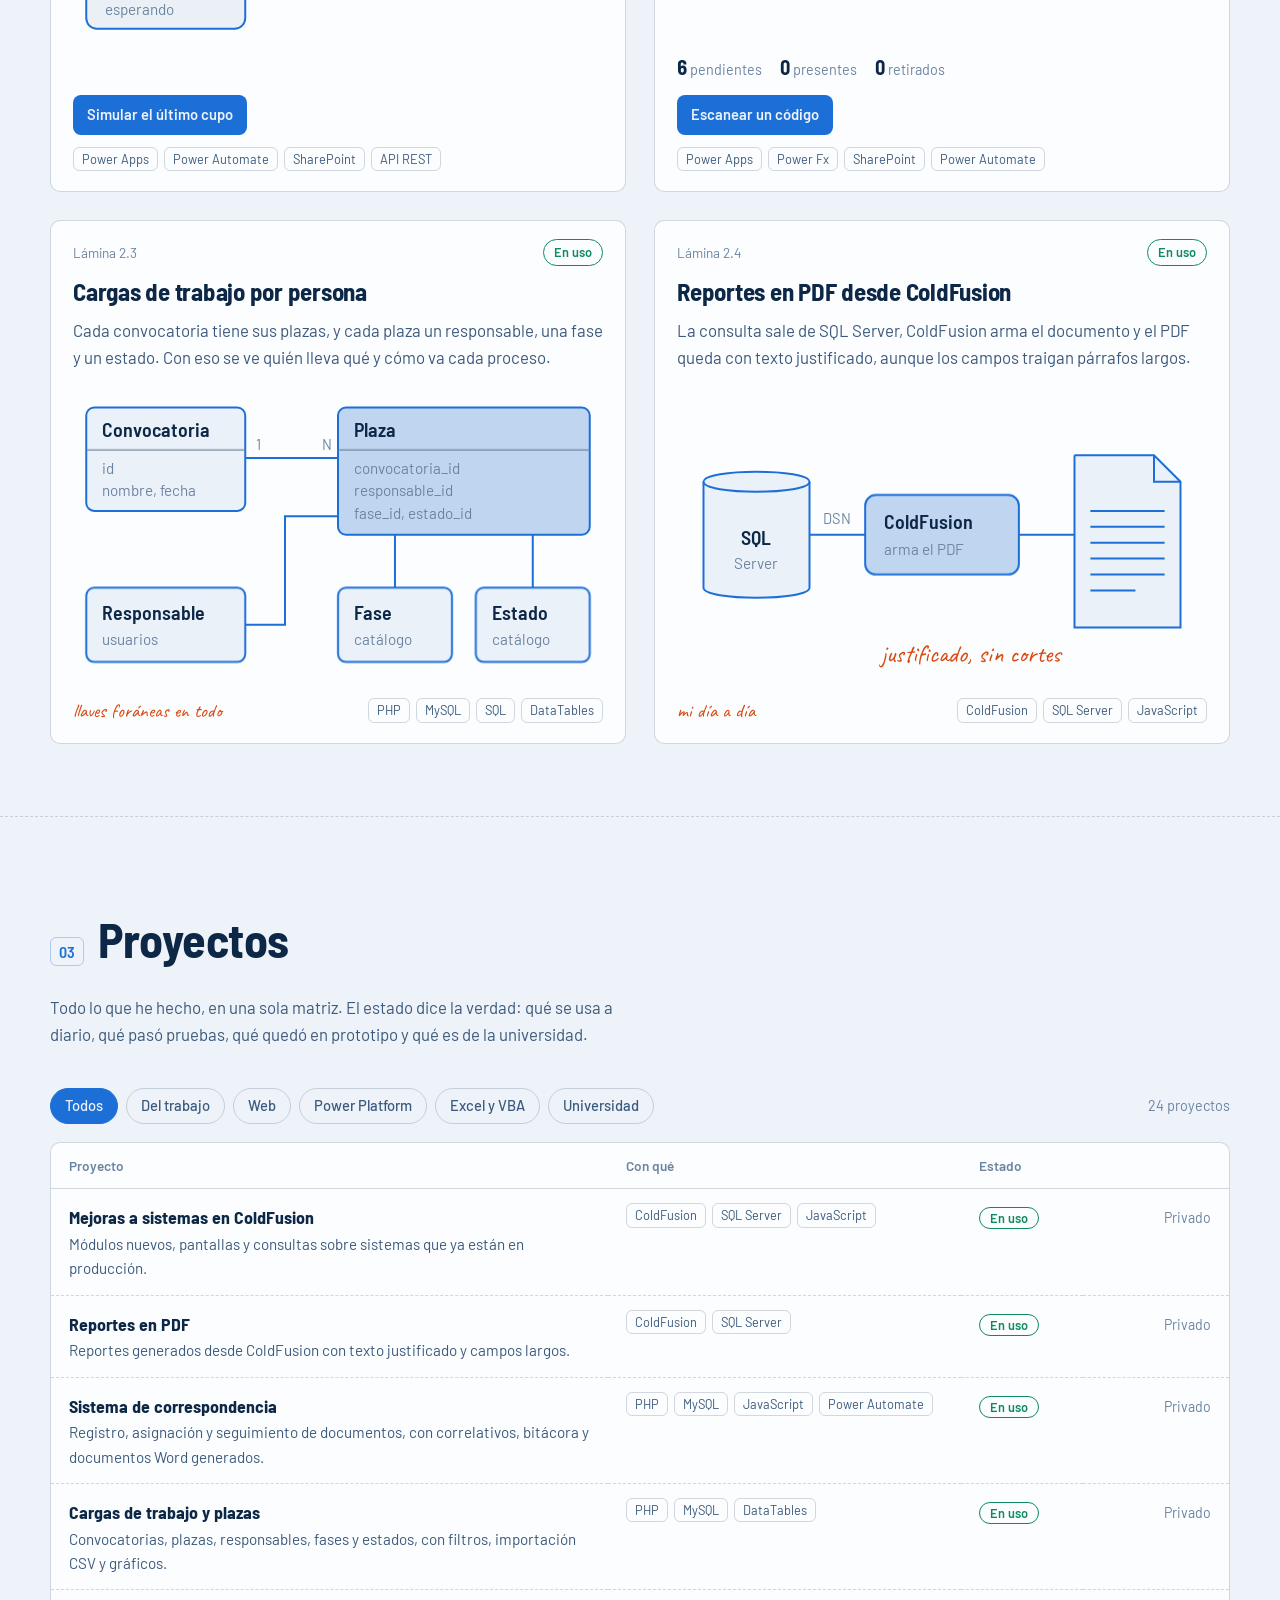
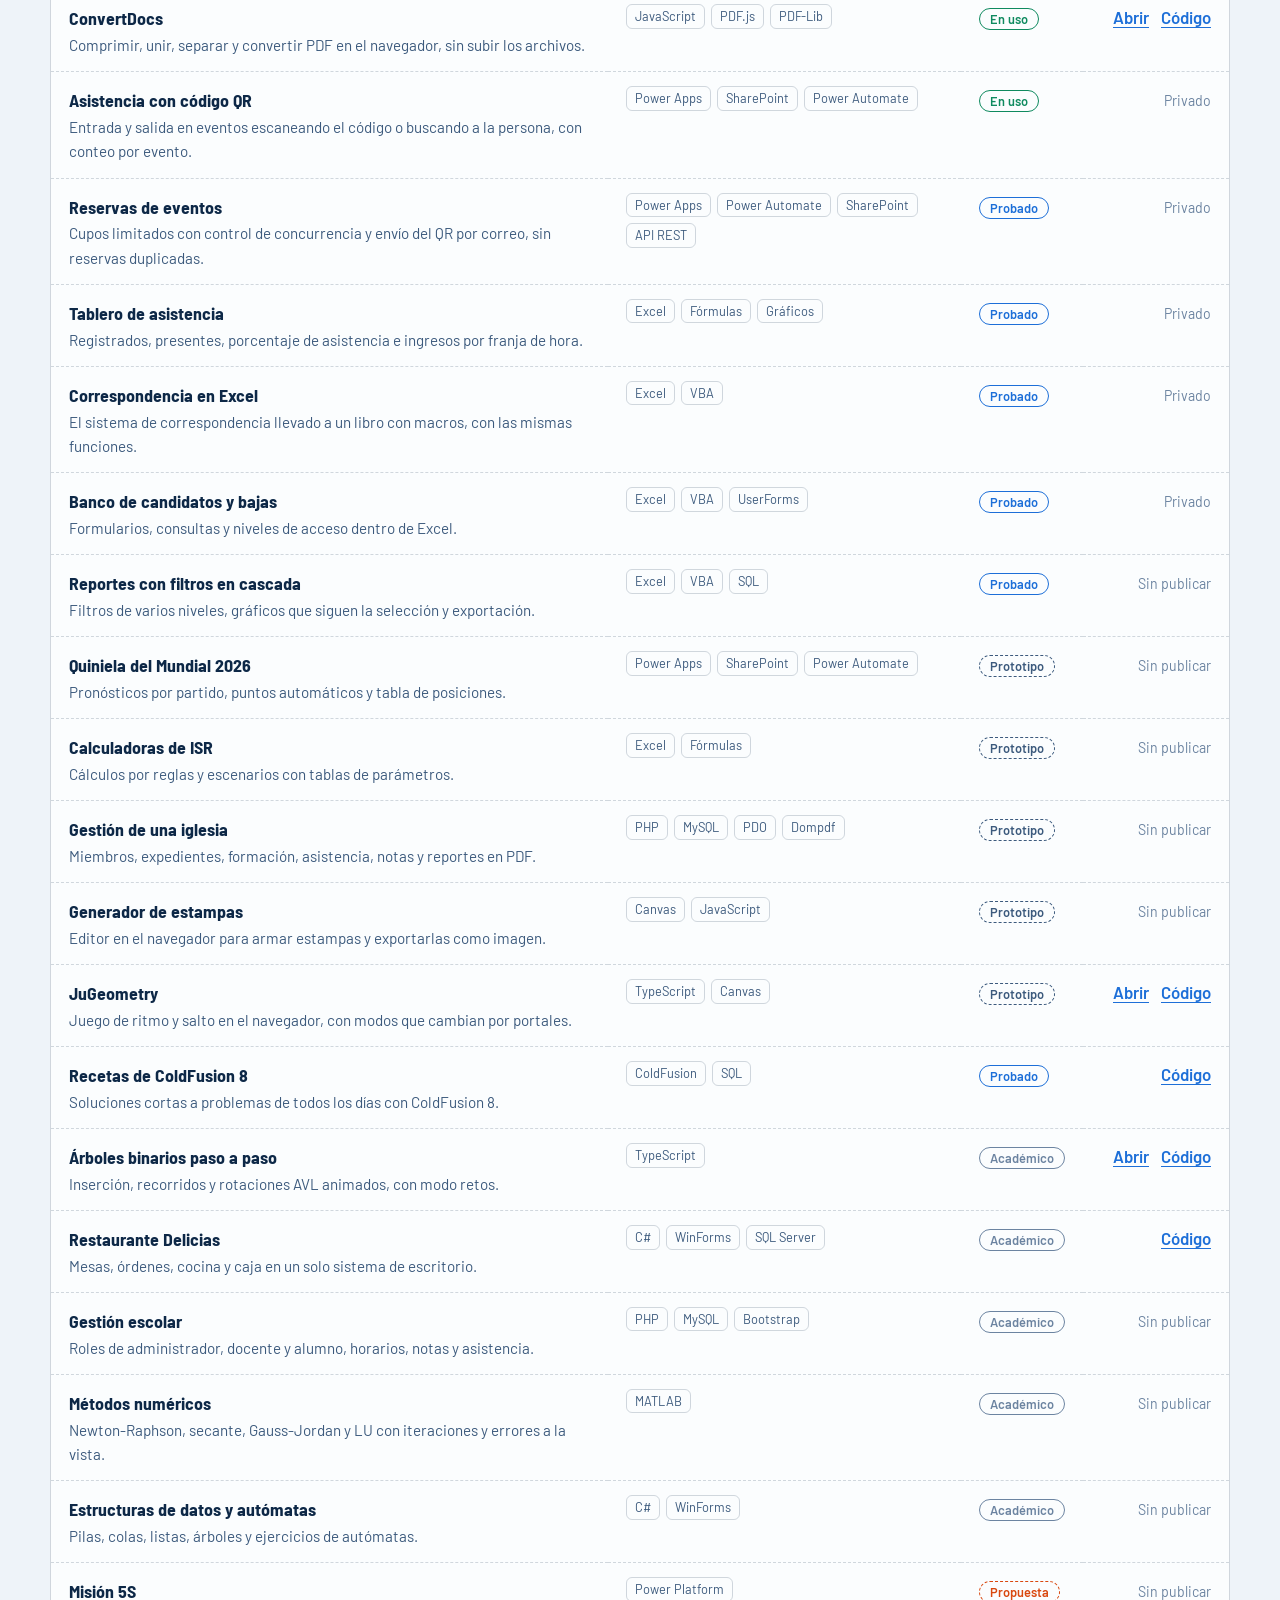
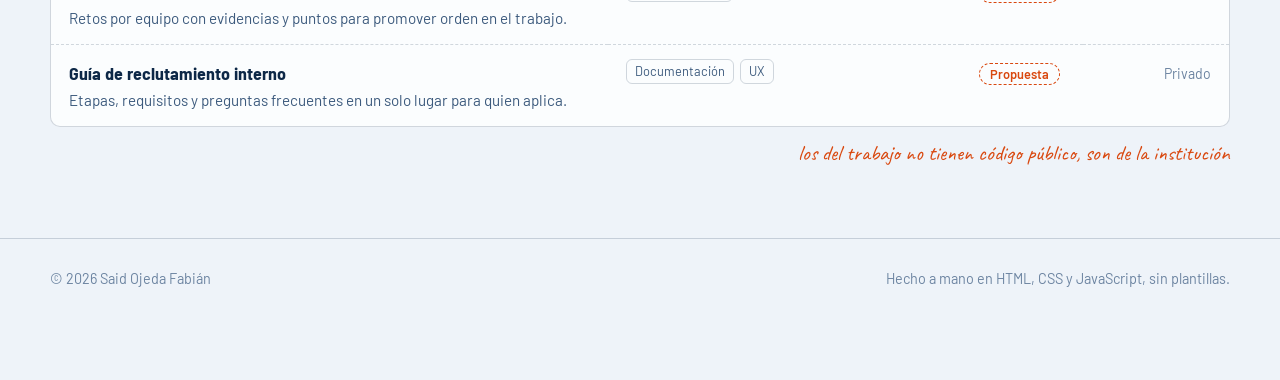
==== commit 8c1b8c5e: "Merge pull request #10 from Said1Ojeda/matriz-proyectos matriz de proyectos con filtros y estado rea" ====
--- a/index.html
+++ b/index.html
@@ -203,6 +203,28 @@
     </div>
   </section>
 
+  <section class="hoja" id="matriz" data-hoja="03" data-titulo="Proyectos">
+    <div class="envoltura">
+      <div class="rotulo"><span class="num">03</span><h2>Proyectos</h2></div>
+      <p class="intro">Todo lo que he hecho, en una sola matriz. El estado dice la verdad: qué se usa a diario, qué pasó pruebas, qué quedó en prototipo y qué es de la universidad.</p>
+
+      <div class="matriz-barra">
+        <div class="filtros" id="filtros" role="group" aria-label="Filtrar proyectos"></div>
+        <span class="matriz-resumen" id="matriz-resumen" aria-live="polite"></span>
+      </div>
+
+      <div class="matriz-marco revelar">
+        <table class="matriz">
+          <thead>
+            <tr><th scope="col">Proyecto</th><th scope="col">Con qué</th><th scope="col">Estado</th><th scope="col"><span class="oculto">Enlaces</span></th></tr>
+          </thead>
+          <tbody id="matriz-cuerpo"></tbody>
+        </table>
+      </div>
+      <p class="nota matriz-nota">los del trabajo no tienen código público, son de la institución</p>
+    </div>
+  </section>
+
 </main>
 
 <footer class="pie">
@@ -221,5 +243,6 @@
 
 <script src="js/plano.js"></script>
 <script src="js/sistemas.js"></script>
+<script src="js/proyectos.js"></script>
 </body>
 </html>
--- a/css/plano.css
+++ b/css/plano.css
@@ -356,6 +356,46 @@
 .por-dibujar:not(.dibujar) .d-linea, .por-dibujar:not(.dibujar) .d-caja { stroke-dasharray: var(--largo, 600); stroke-dashoffset: var(--largo, 600); }
 .por-dibujar:not(.dibujar) .d-texto, .por-dibujar:not(.dibujar) .d-sub, .por-dibujar:not(.dibujar) .d-lapiz, .por-dibujar:not(.dibujar) .d-cota-texto { opacity: 0; }
 
+/* matriz de proyectos */
+.matriz-barra { display: flex; justify-content: space-between; align-items: center; gap: 16px; flex-wrap: wrap; margin-bottom: 18px; }
+.filtros { display: flex; flex-wrap: wrap; gap: 8px; }
+.chip {
+    font: inherit;
+    font-size: .92rem;
+    font-weight: 500;
+    color: var(--tinta-2);
+    background: transparent;
+    border: 1px solid var(--borde);
+    border-radius: 999px;
+    padding: 5px 14px;
+    cursor: pointer;
+}
+.chip:hover { color: var(--tinta); border-color: var(--trazo-suave); }
+.chip[aria-pressed="true"] { color: var(--fondo); background: var(--trazo); border-color: var(--trazo); }
+.matriz-resumen { color: var(--tinta-3); font-size: .9rem; }
+
+.matriz-marco { border: 1px solid var(--borde); border-radius: var(--radio); background: var(--panel); overflow: hidden; }
+.matriz { width: 100%; border-collapse: collapse; }
+.matriz thead th {
+    text-align: left;
+    font-weight: 600;
+    font-size: .85rem;
+    color: var(--tinta-3);
+    padding: 12px 18px;
+    border-bottom: 1px solid var(--borde);
+}
+.matriz td, .matriz tbody th { padding: 14px 18px; border-bottom: 1px dashed var(--borde); vertical-align: top; text-align: left; font-weight: 400; }
+.matriz tbody tr:last-child td, .matriz tbody tr:last-child th { border-bottom: 0; }
+.matriz tbody tr:hover { background: var(--cuadricula); }
+.m-nombre { display: block; font-family: var(--letra-titulo); font-weight: 700; font-size: 1.12rem; color: var(--tinta); }
+.m-desc { display: block; color: var(--tinta-2); font-size: .95rem; max-width: 58ch; }
+.m-stack { width: 30%; }
+.m-enlaces { white-space: nowrap; text-align: right !important; }
+.m-enlaces a { margin-left: 12px; font-weight: 600; }
+.privado { color: var(--tinta-3); font-size: .88rem; }
+.oculto { position: absolute; width: 1px; height: 1px; overflow: hidden; clip: rect(0 0 0 0); }
+.matriz-nota { margin: 14px 0 0; text-align: right; }
+
 /* cajetin de plano, dice en que hoja vas */
 .cajetin {
     position: fixed;
@@ -394,6 +434,15 @@
 }
 
 @media (max-width: 560px) {
+    .matriz thead { display: none; }
+    .matriz tr { display: grid; grid-template-columns: 1fr auto; gap: 8px 12px; padding: 14px 16px; border-bottom: 1px dashed var(--borde); }
+    .matriz tbody tr:last-child { border-bottom: 0; }
+    .matriz td, .matriz tbody th { padding: 0; border: 0; }
+    .matriz tbody th { grid-column: 1 / -1; }
+    .m-stack { width: auto; }
+    .m-enlaces { text-align: left !important; grid-column: 1 / -1; }
+    .m-enlaces a { margin: 0 14px 0 0; }
+    .matriz-nota { text-align: left; }
     .hoja { padding: 72px 0 56px; }
     .cajetin { left: 12px; right: 12px; bottom: 12px; }
     .cajetin div { border-bottom: 0 !important; border-right: 1px solid var(--borde) !important; }
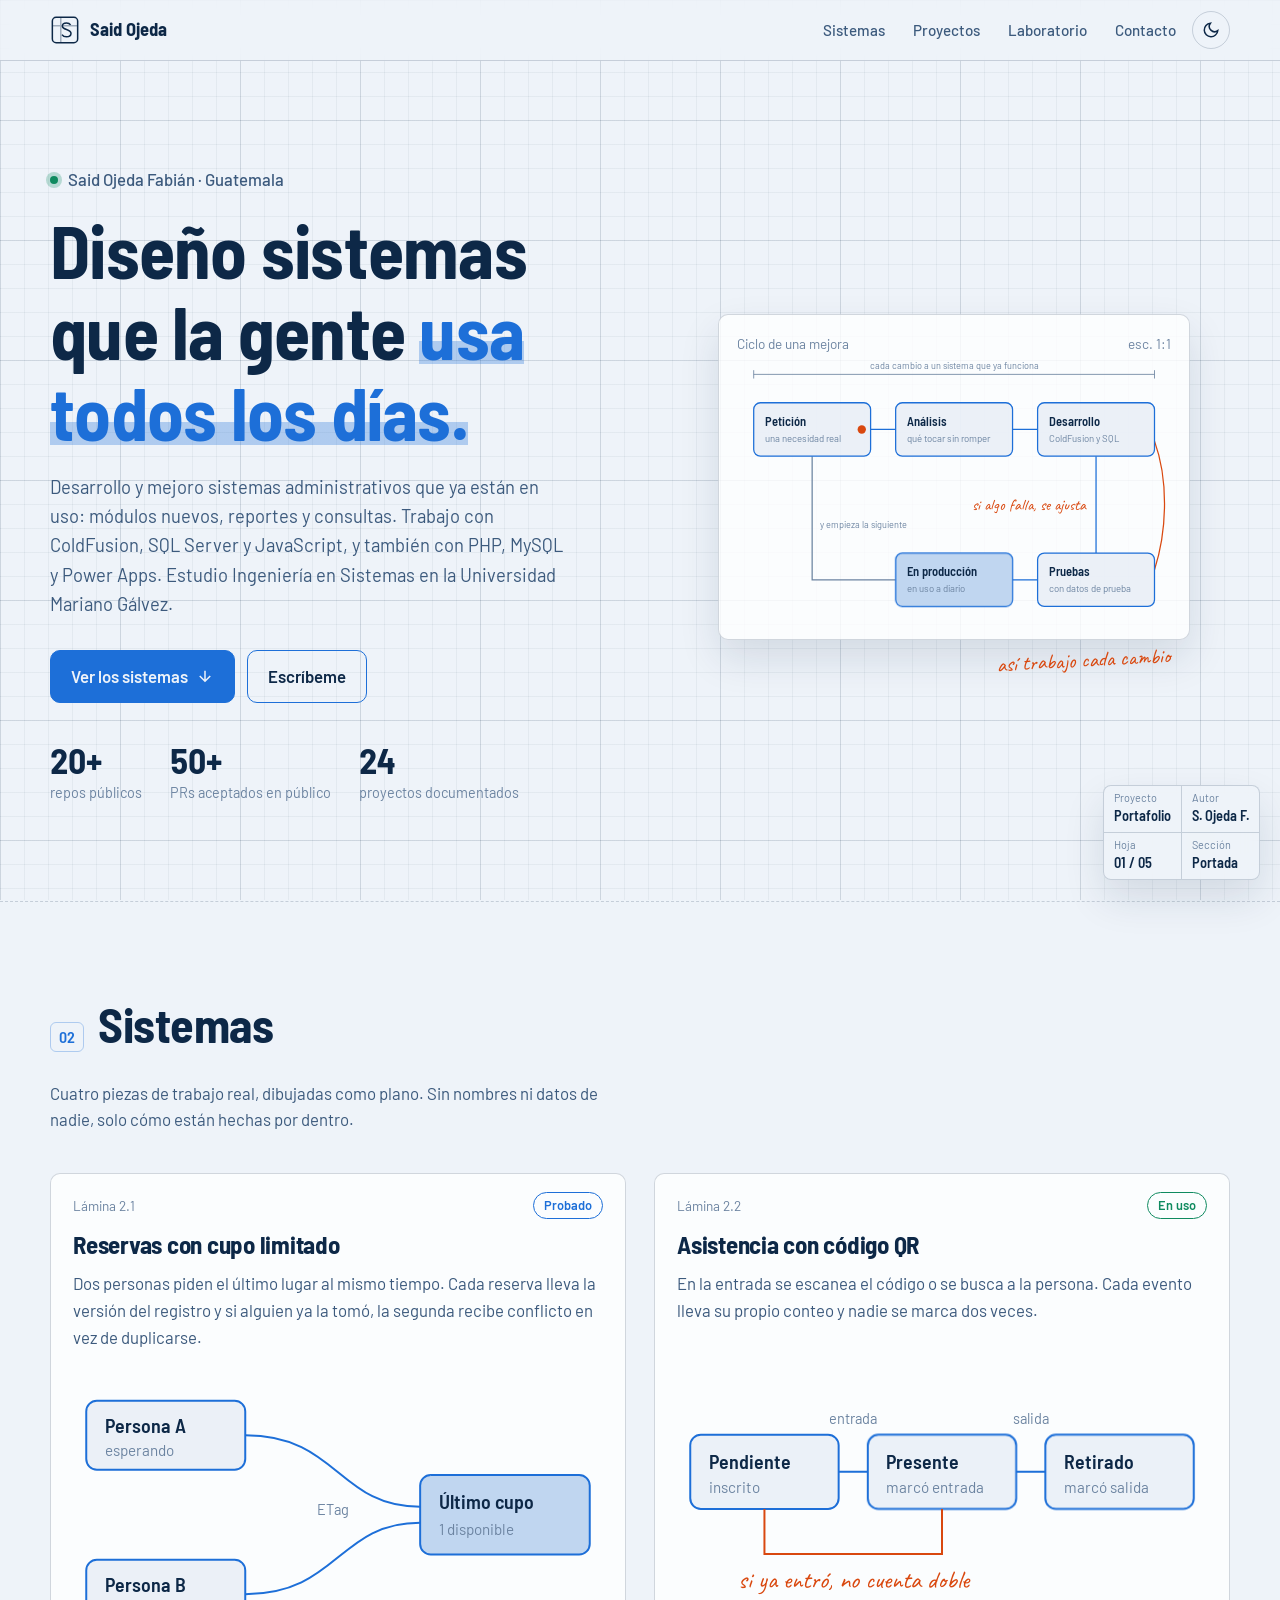
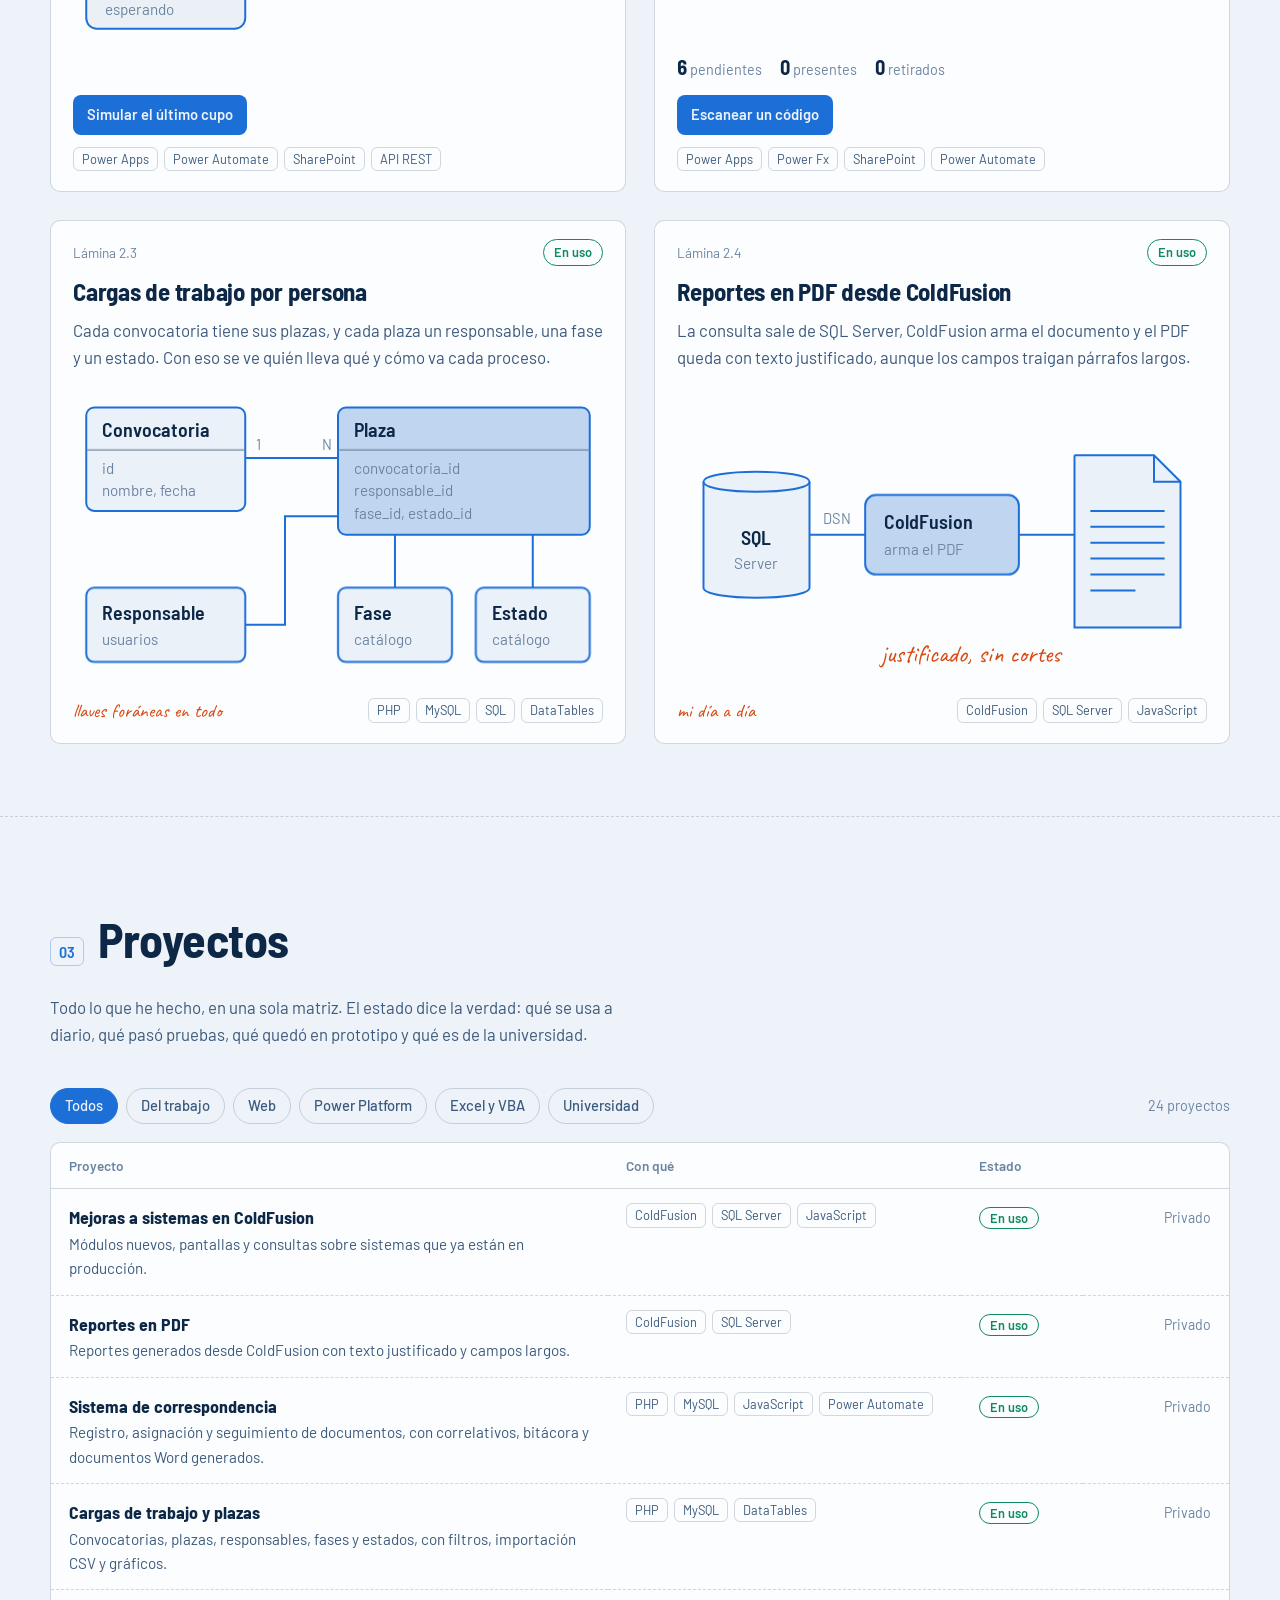
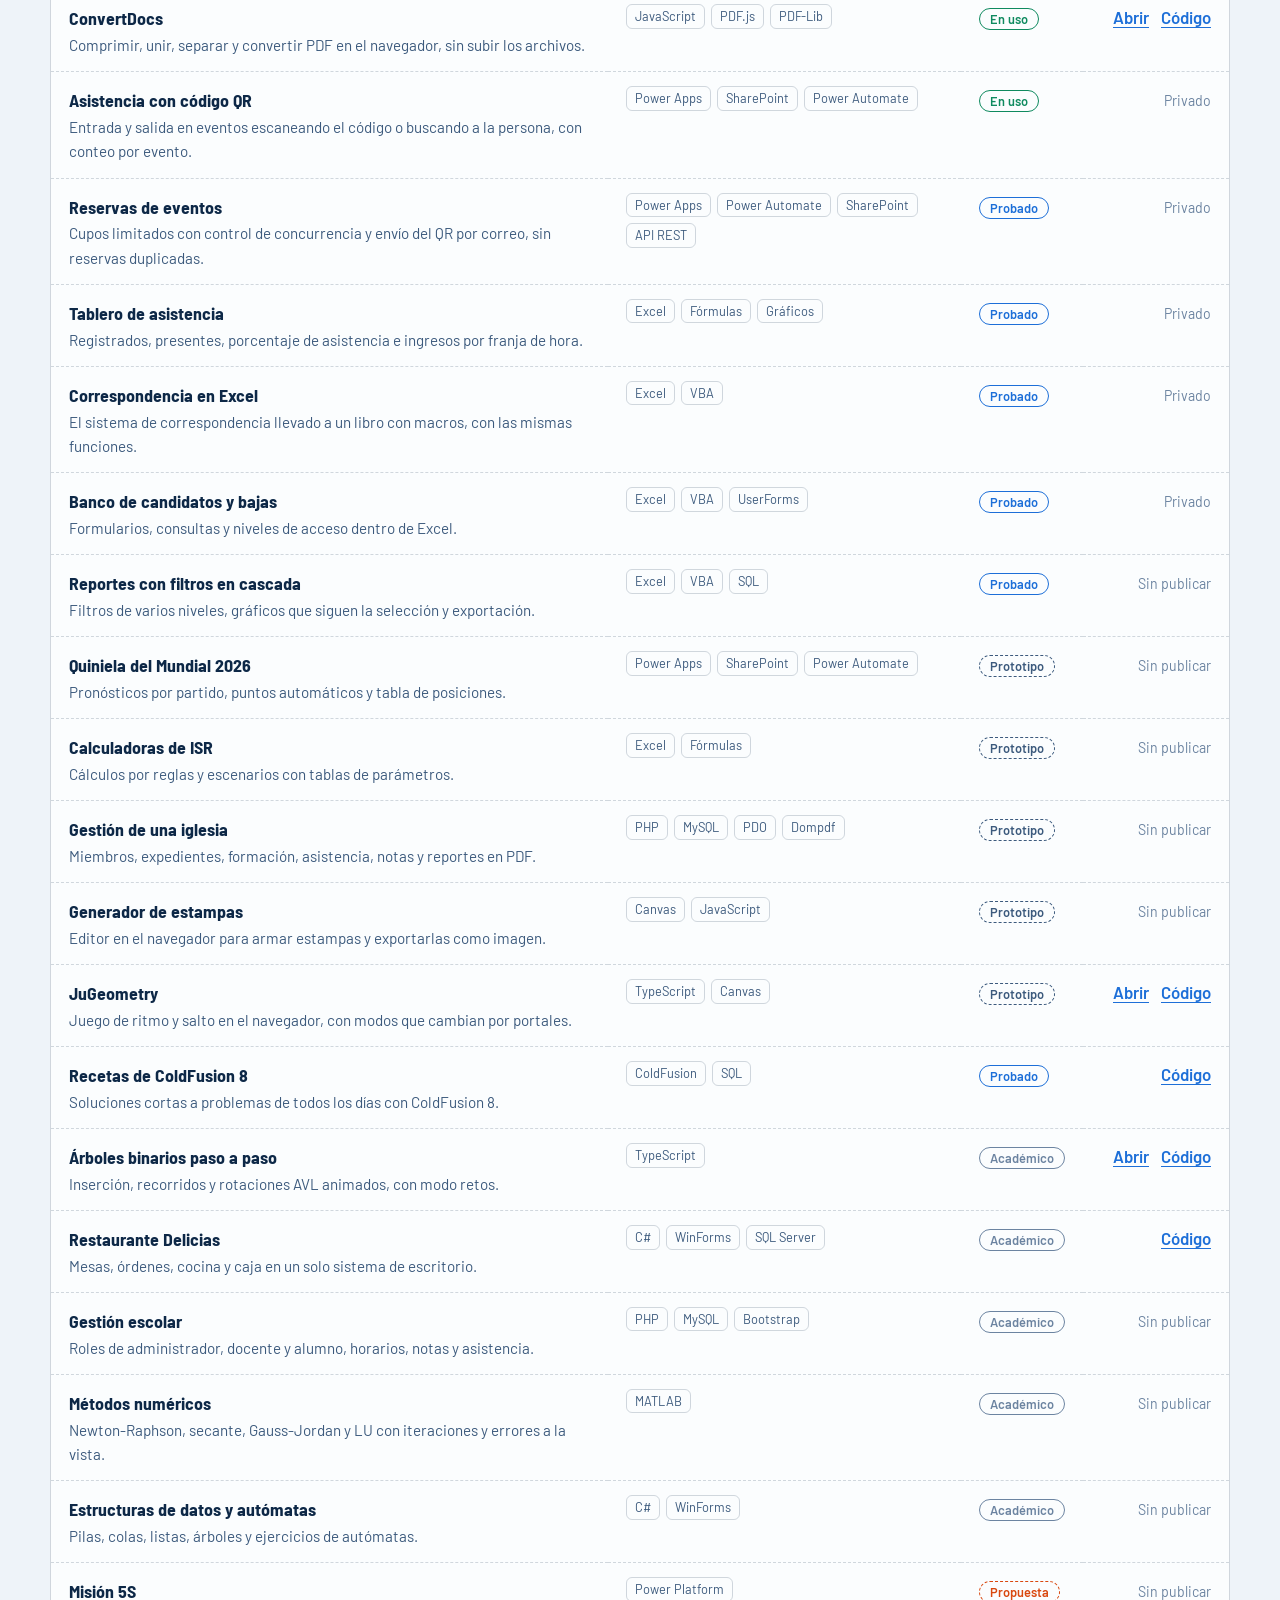
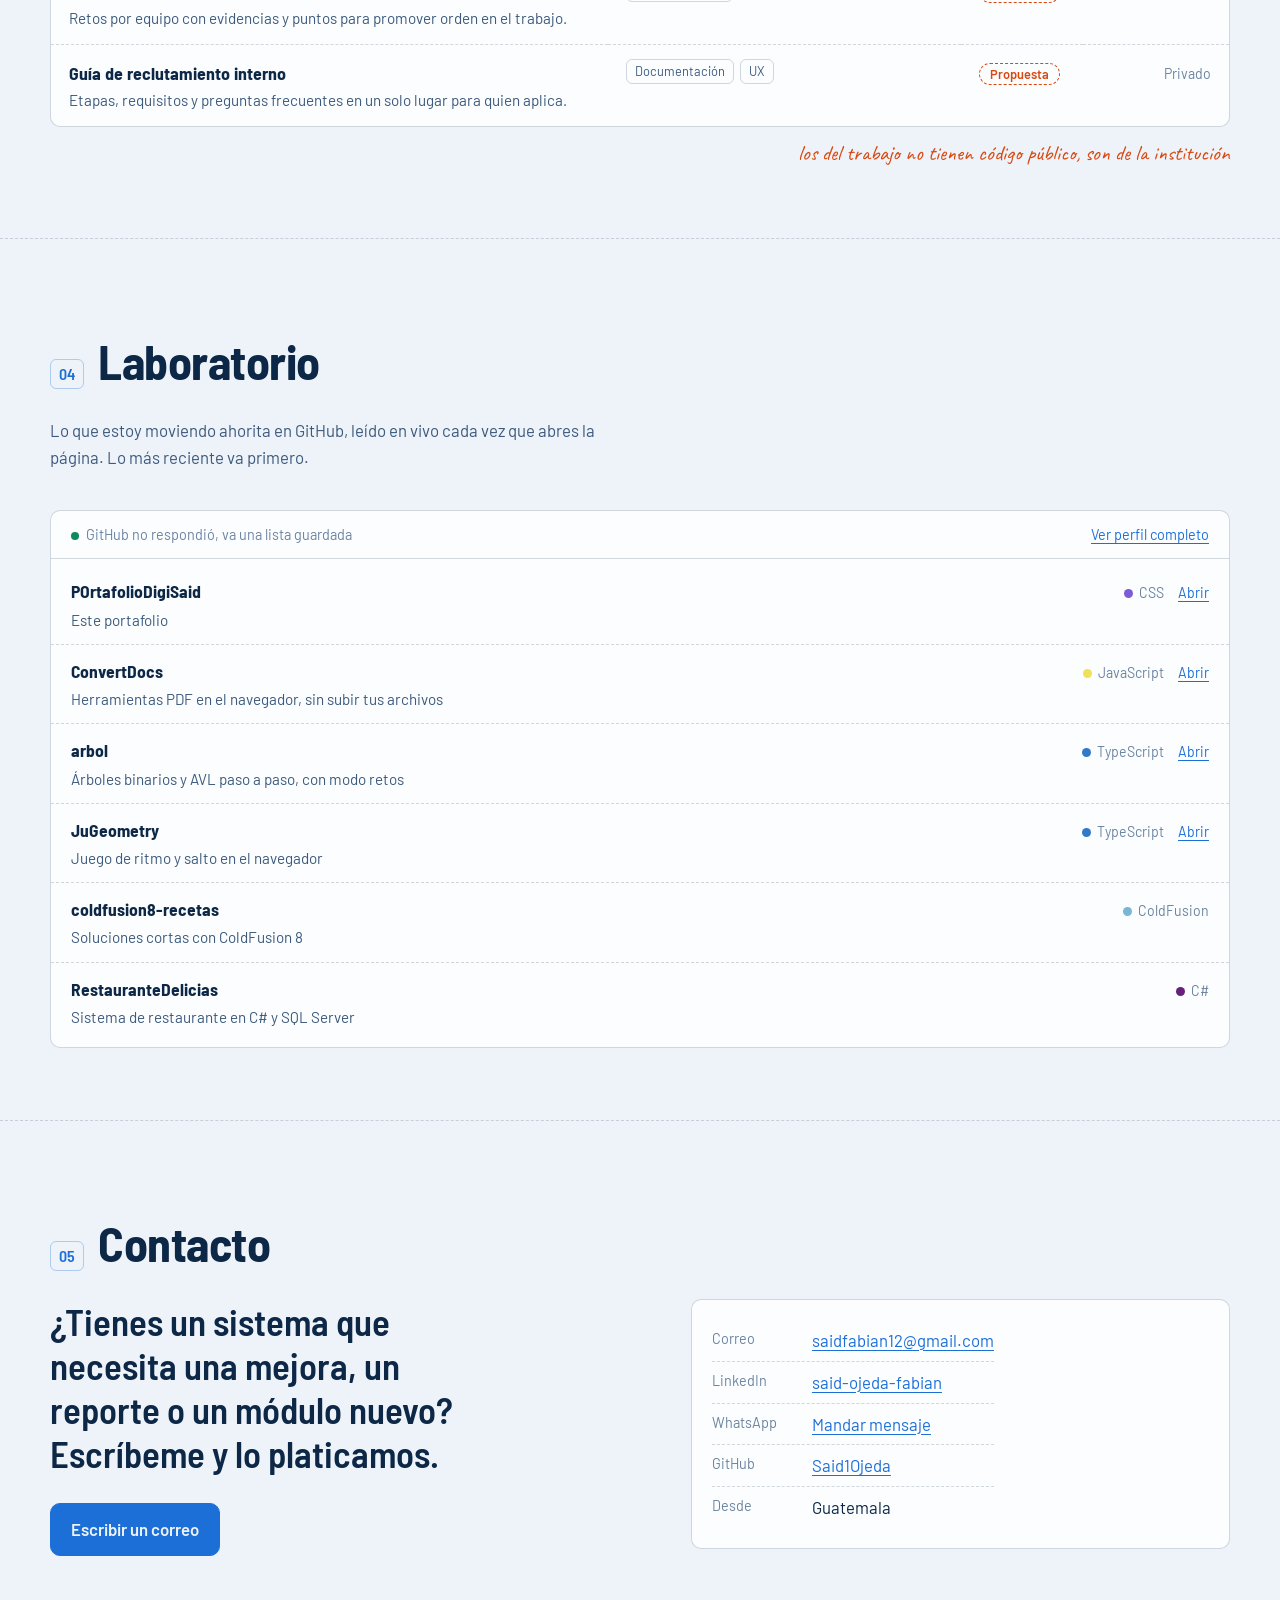
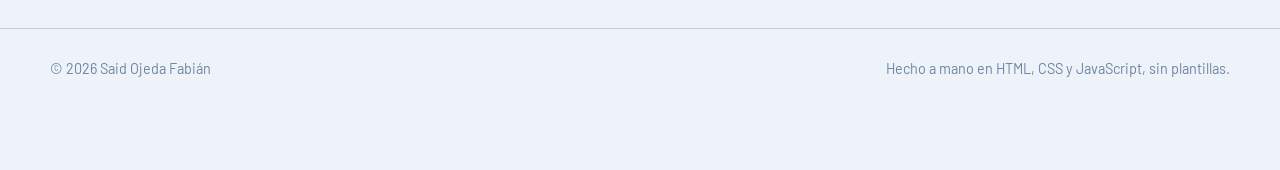
==== commit 545a395a: "Merge pull request #11 from Said1Ojeda/laboratorio-contacto laboratorio en vivo y contacto" ====
--- a/index.html
+++ b/index.html
@@ -225,6 +225,43 @@
     </div>
   </section>
 
+  <section class="hoja" id="laboratorio" data-hoja="04" data-titulo="Laboratorio">
+    <div class="envoltura">
+      <div class="rotulo"><span class="num">04</span><h2>Laboratorio</h2></div>
+      <p class="intro">Lo que estoy moviendo ahorita en GitHub, leído en vivo cada vez que abres la página. Lo más reciente va primero.</p>
+
+      <div class="lab revelar">
+        <div class="lab-cabeza">
+          <span><span class="punto-vivo" aria-hidden="true"></span> <span id="lab-estado">Leyendo GitHub</span></span>
+          <a href="https://github.com/Said1Ojeda" target="_blank" rel="noopener">Ver perfil completo</a>
+        </div>
+        <ol class="bitacora" id="bitacora" aria-live="polite"></ol>
+      </div>
+    </div>
+  </section>
+
+  <section class="hoja contacto" id="contacto" data-hoja="05" data-titulo="Contacto">
+    <div class="envoltura">
+      <div class="rotulo"><span class="num">05</span><h2>Contacto</h2></div>
+      <div class="contacto-rejilla">
+        <div>
+          <p class="contacto-frase">¿Tienes un sistema que necesita una mejora, un reporte o un módulo nuevo? Escríbeme y lo platicamos.</p>
+          <a class="boton lleno" href="mailto:saidfabian12@gmail.com">Escribir un correo</a>
+        </div>
+        <div class="tarjeta-datos">
+          <img src="https://github.com/Said1Ojeda.png?size=160" alt="Foto de perfil de Said Ojeda" width="72" height="72" loading="lazy" onerror="this.remove()">
+          <dl>
+            <div><dt>Correo</dt><dd><a href="mailto:saidfabian12@gmail.com">saidfabian12@gmail.com</a></dd></div>
+            <div><dt>LinkedIn</dt><dd><a href="https://www.linkedin.com/in/said-ojeda-fabian" target="_blank" rel="noopener">said-ojeda-fabian</a></dd></div>
+            <div><dt>WhatsApp</dt><dd><a href="https://wa.me/50237808239?text=Hola%20Said,%20vi%20tu%20portafolio%20y%20me%20gustar%C3%ADa%20platicar." target="_blank" rel="noopener">Mandar mensaje</a></dd></div>
+            <div><dt>GitHub</dt><dd><a href="https://github.com/Said1Ojeda" target="_blank" rel="noopener">Said1Ojeda</a></dd></div>
+            <div><dt>Desde</dt><dd>Guatemala</dd></div>
+          </dl>
+        </div>
+      </div>
+    </div>
+  </section>
+
 </main>
 
 <footer class="pie">
@@ -244,5 +281,6 @@
 <script src="js/plano.js"></script>
 <script src="js/sistemas.js"></script>
 <script src="js/proyectos.js"></script>
+<script src="js/laboratorio.js"></script>
 </body>
 </html>
--- a/css/plano.css
+++ b/css/plano.css
@@ -396,6 +396,33 @@
 .oculto { position: absolute; width: 1px; height: 1px; overflow: hidden; clip: rect(0 0 0 0); }
 .matriz-nota { margin: 14px 0 0; text-align: right; }
 
+/* laboratorio en vivo */
+.lab { border: 1px solid var(--borde); border-radius: var(--radio); background: var(--panel); }
+.lab-cabeza { display: flex; justify-content: space-between; gap: 12px; flex-wrap: wrap; padding: 12px 20px; border-bottom: 1px solid var(--borde); color: var(--tinta-3); font-size: .9rem; }
+.punto-vivo { display: inline-block; width: 8px; height: 8px; border-radius: 50%; background: var(--ok); margin-right: 4px; animation: latido 2s ease-in-out infinite; }
+@keyframes latido { 50% { opacity: .35; } }
+.bitacora { list-style: none; margin: 0; padding: 6px 0; }
+.bitacora li { display: grid; grid-template-columns: 92px minmax(0, 1fr) auto; gap: 18px; align-items: baseline; padding: 12px 20px; }
+.bitacora li.sin-fecha { grid-template-columns: minmax(0, 1fr) auto; }
+.bitacora li + li { border-top: 1px dashed var(--borde); }
+.bitacora time { color: var(--tinta-3); font-size: .9rem; font-variant-numeric: tabular-nums; }
+.bitacora .repo { font-family: var(--letra-titulo); font-weight: 700; font-size: 1.1rem; color: var(--tinta); text-decoration: none; }
+.bitacora .repo:hover { color: var(--trazo); }
+.bitacora p { margin: 2px 0 0; color: var(--tinta-2); font-size: .95rem; }
+.bitacora .lado { display: flex; gap: 14px; align-items: center; font-size: .88rem; color: var(--tinta-3); white-space: nowrap; }
+.lengua::before { content: ""; display: inline-block; width: 9px; height: 9px; border-radius: 50%; background: var(--color-lengua, var(--tinta-3)); margin-right: 6px; }
+
+/* contacto */
+.contacto-rejilla { display: grid; grid-template-columns: minmax(0, 1.1fr) minmax(0, 1fr); gap: 48px; align-items: start; }
+.contacto-frase { font-family: var(--letra-titulo); font-size: clamp(1.6rem, 3vw, 2.3rem); font-weight: 600; line-height: 1.2; margin: 0 0 28px; max-width: 24ch; }
+.tarjeta-datos { border: 1px solid var(--borde); border-radius: var(--radio); background: var(--panel); padding: 20px; display: grid; grid-template-columns: auto 1fr; gap: 20px; }
+.tarjeta-datos img { border-radius: 12px; border: 1px solid var(--borde); }
+.tarjeta-datos dl { margin: 0; }
+.tarjeta-datos dl div { display: grid; grid-template-columns: 90px 1fr; gap: 10px; padding: 7px 0; }
+.tarjeta-datos dl div + div { border-top: 1px dashed var(--borde); }
+.tarjeta-datos dt { color: var(--tinta-3); font-size: .9rem; }
+.tarjeta-datos dd { margin: 0; overflow-wrap: anywhere; }
+
 /* cajetin de plano, dice en que hoja vas */
 .cajetin {
     position: fixed;
@@ -427,6 +454,7 @@
 .js .revelar.visto { opacity: 1; transform: none; }
 
 @media (max-width: 900px) {
+    .contacto-rejilla { grid-template-columns: 1fr; gap: 32px; }
     .planos { grid-template-columns: 1fr; }
     .portada .envoltura { grid-template-columns: 1fr; gap: 56px; }
     .portada { min-height: auto; }
@@ -434,6 +462,8 @@
 }
 
 @media (max-width: 560px) {
+    .bitacora li { grid-template-columns: 1fr; gap: 4px; }
+    .tarjeta-datos { grid-template-columns: 1fr; }
     .matriz thead { display: none; }
     .matriz tr { display: grid; grid-template-columns: 1fr auto; gap: 8px 12px; padding: 14px 16px; border-bottom: 1px dashed var(--borde); }
     .matriz tbody tr:last-child { border-bottom: 0; }
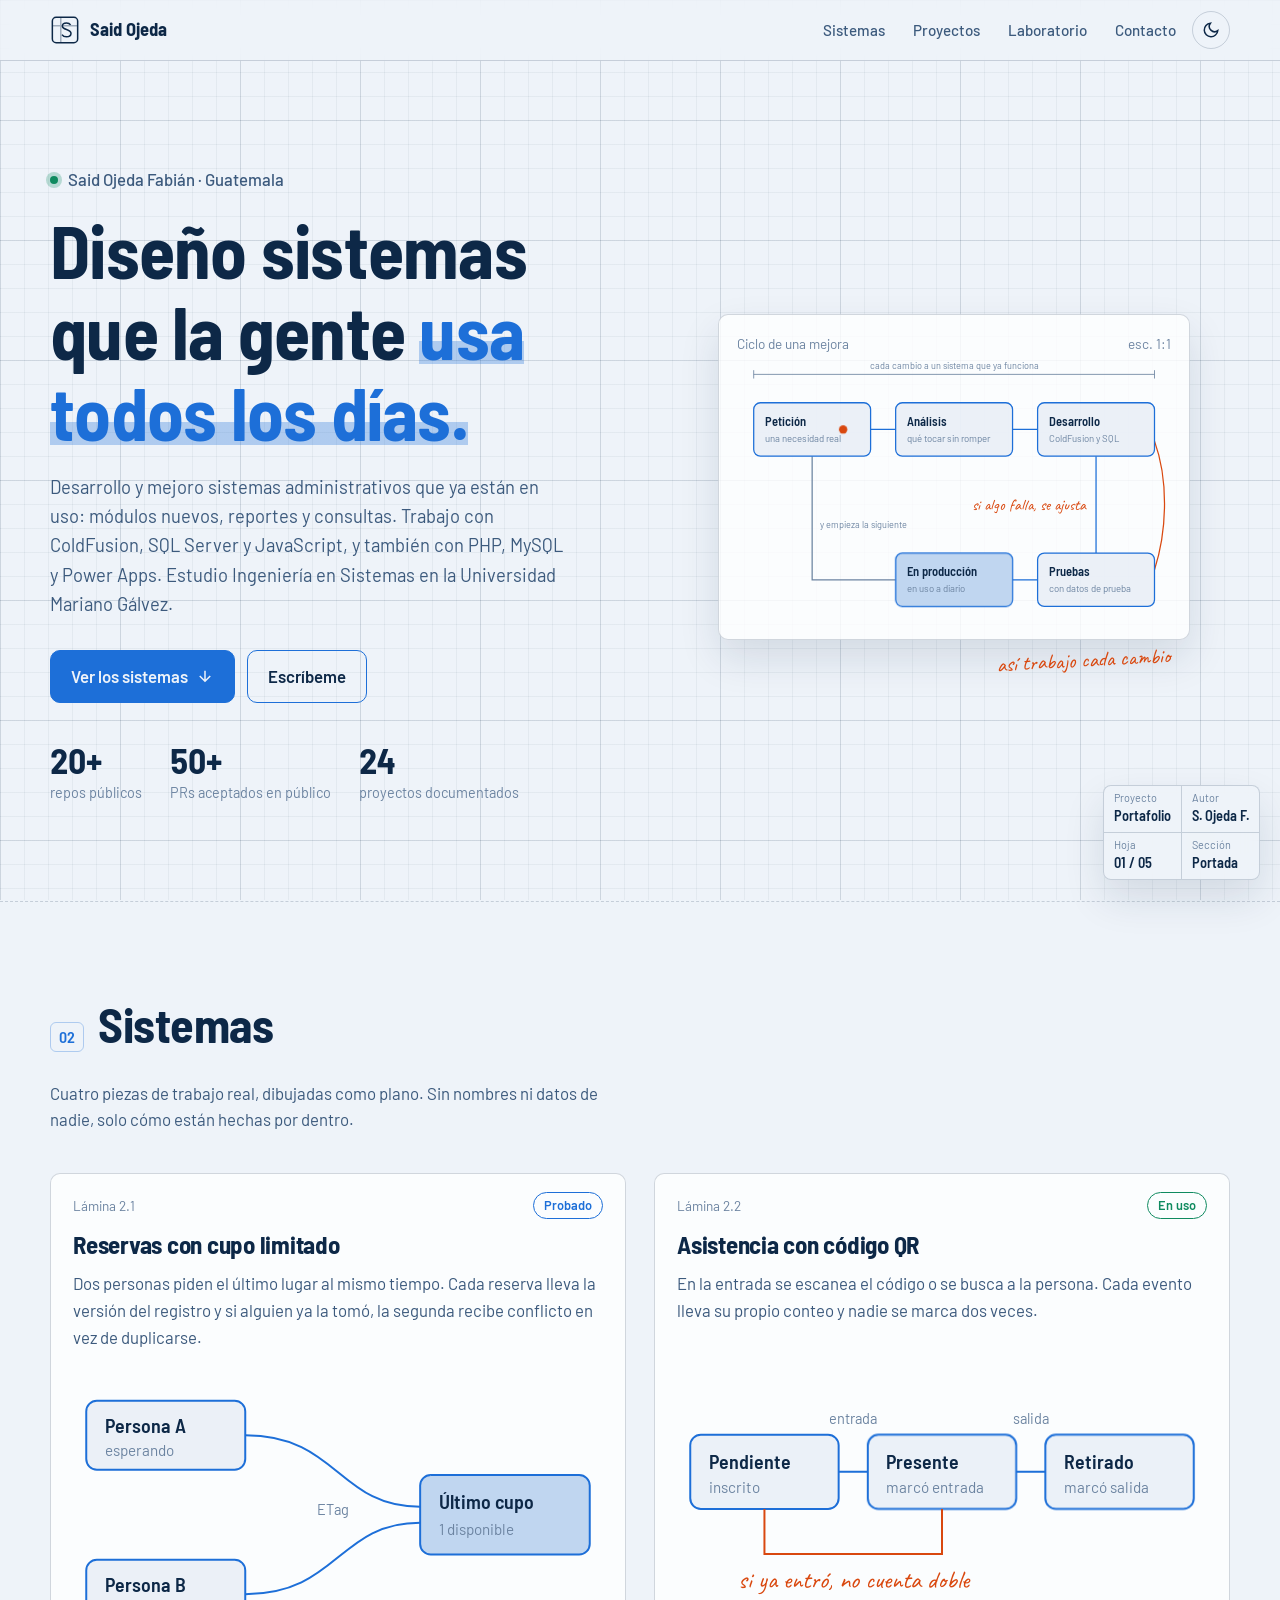
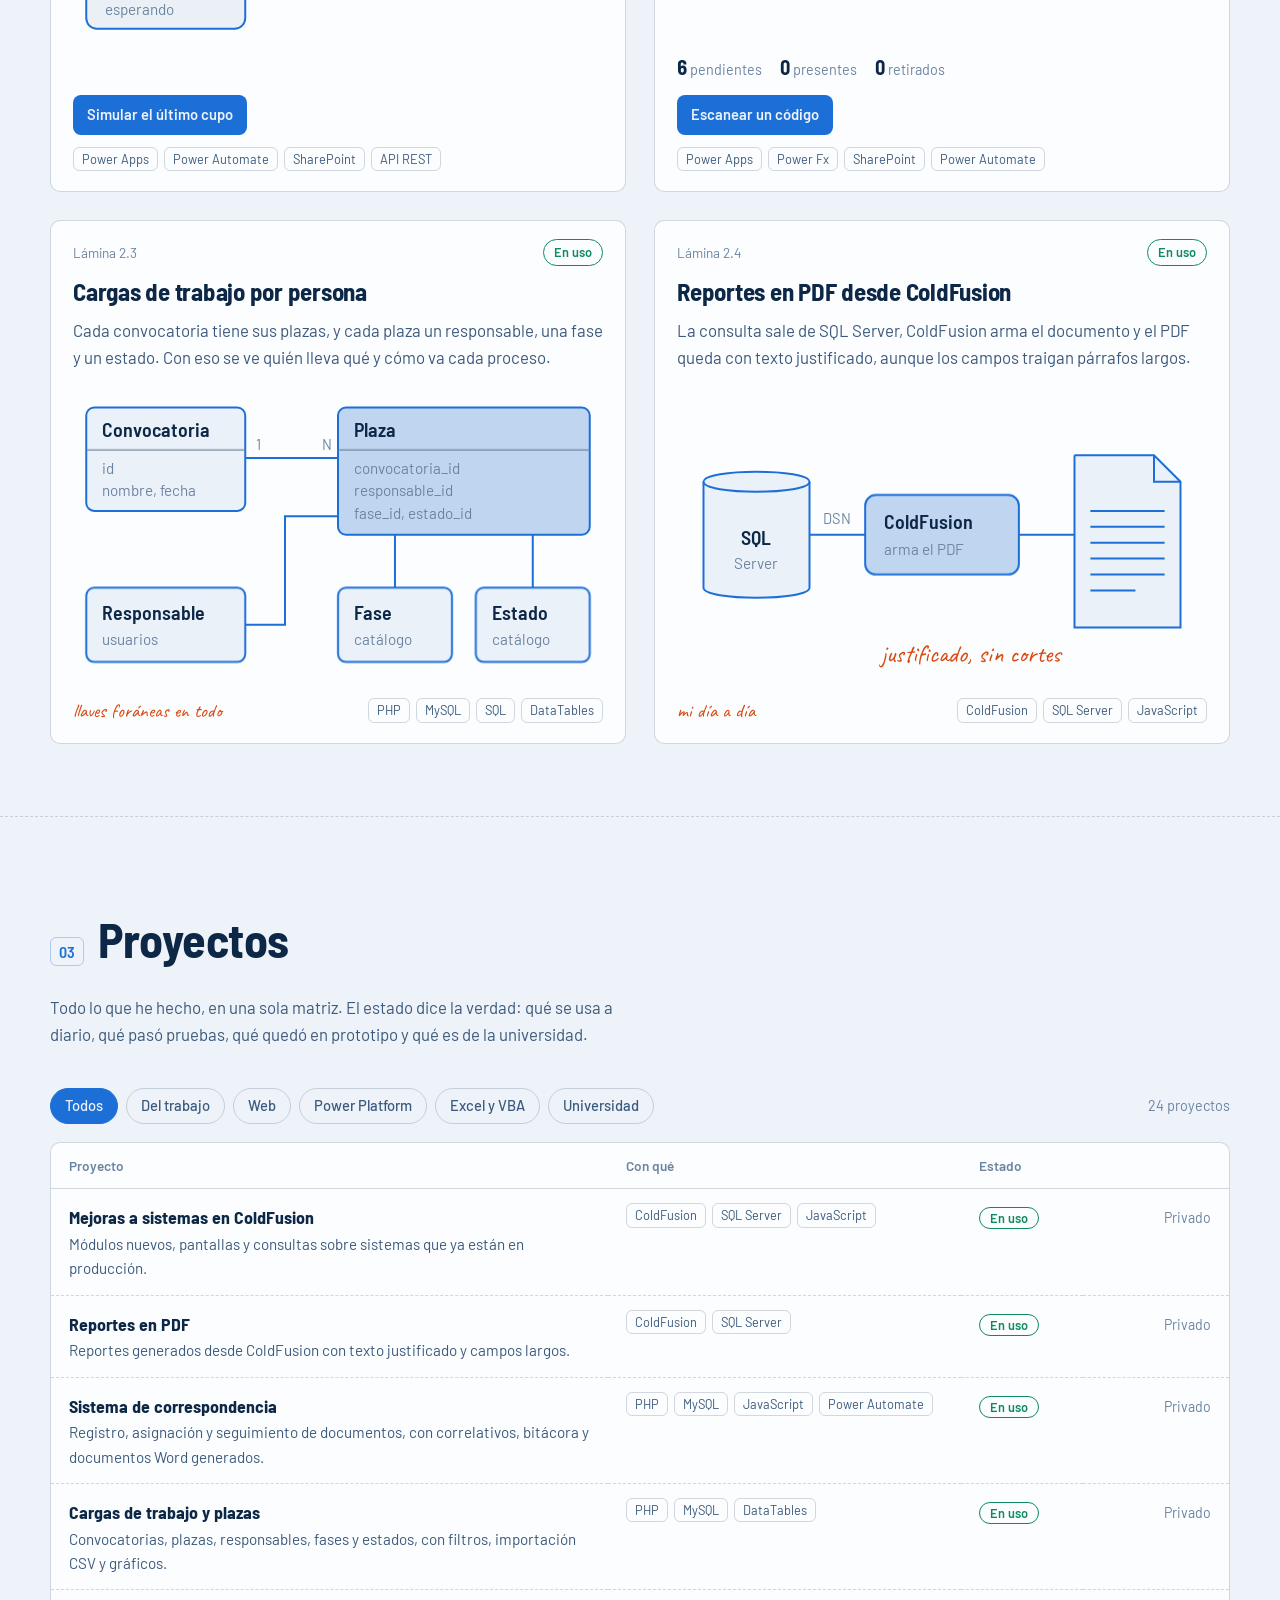
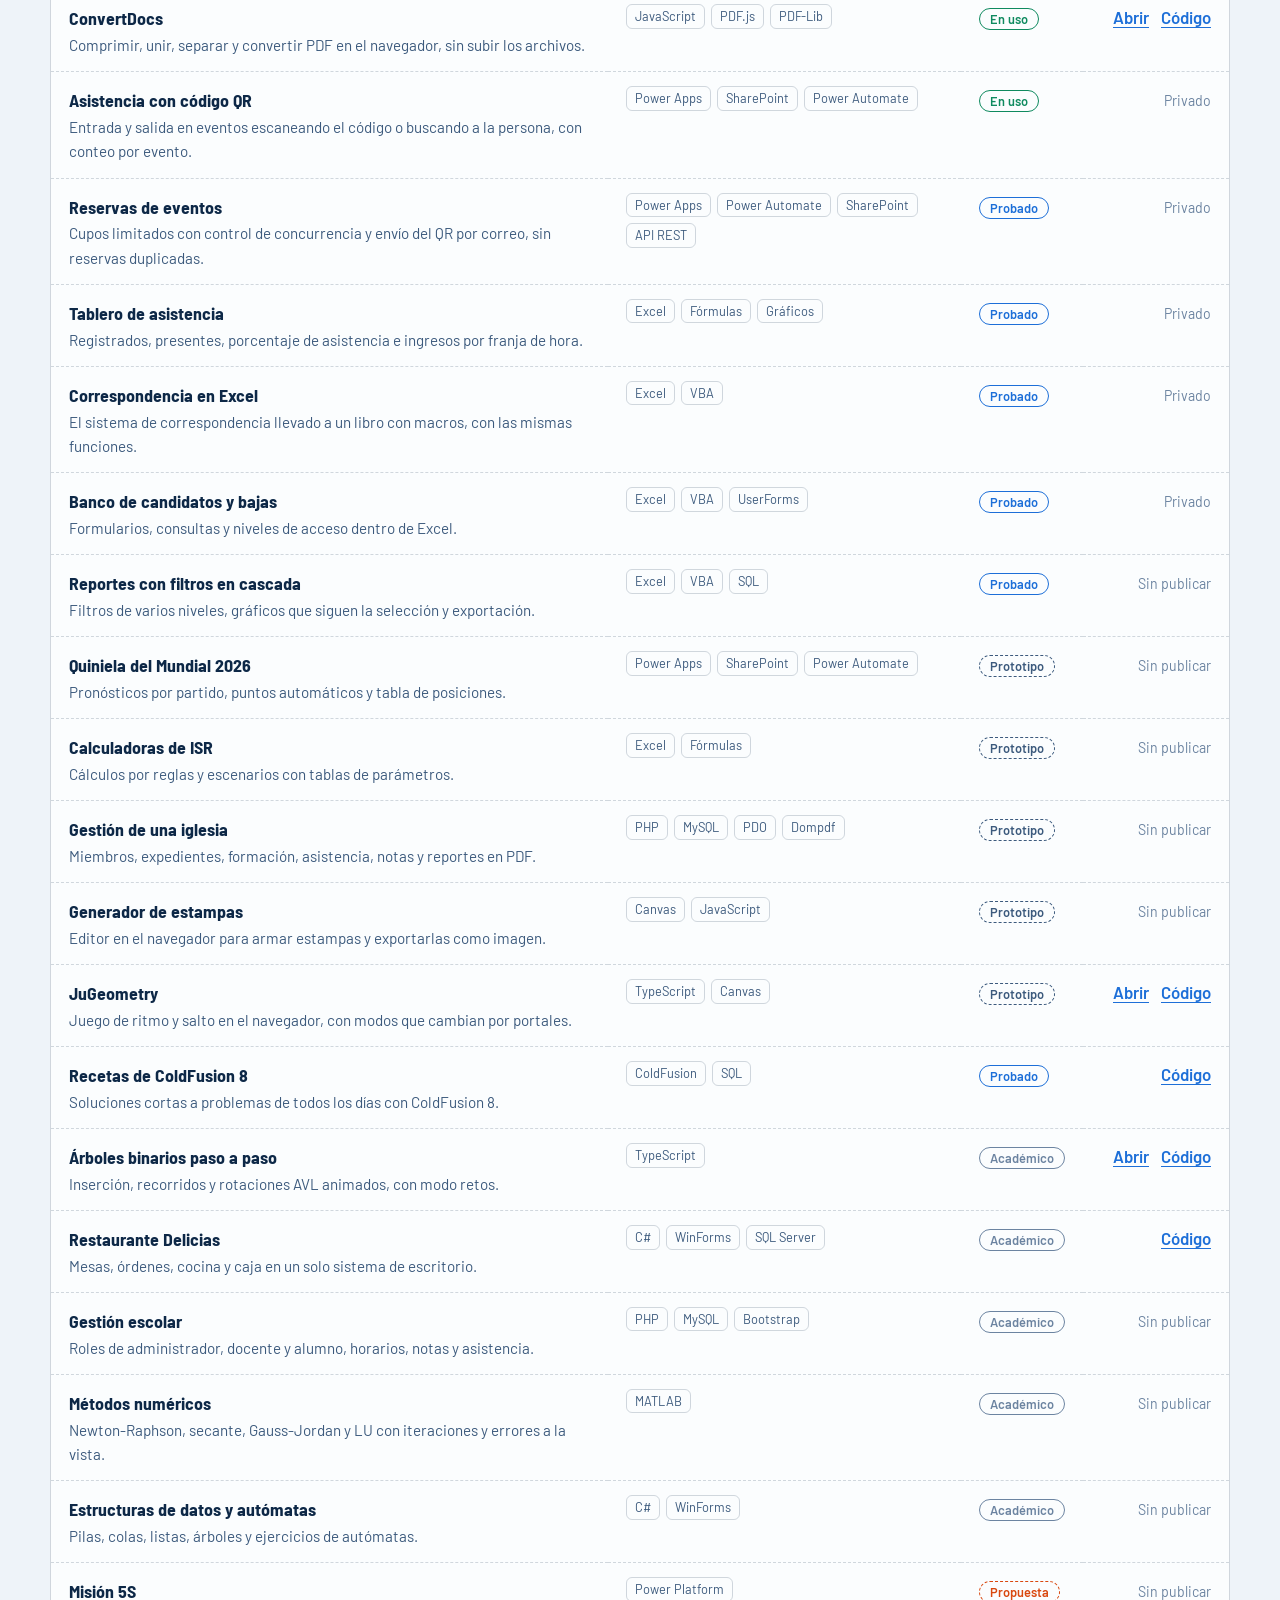
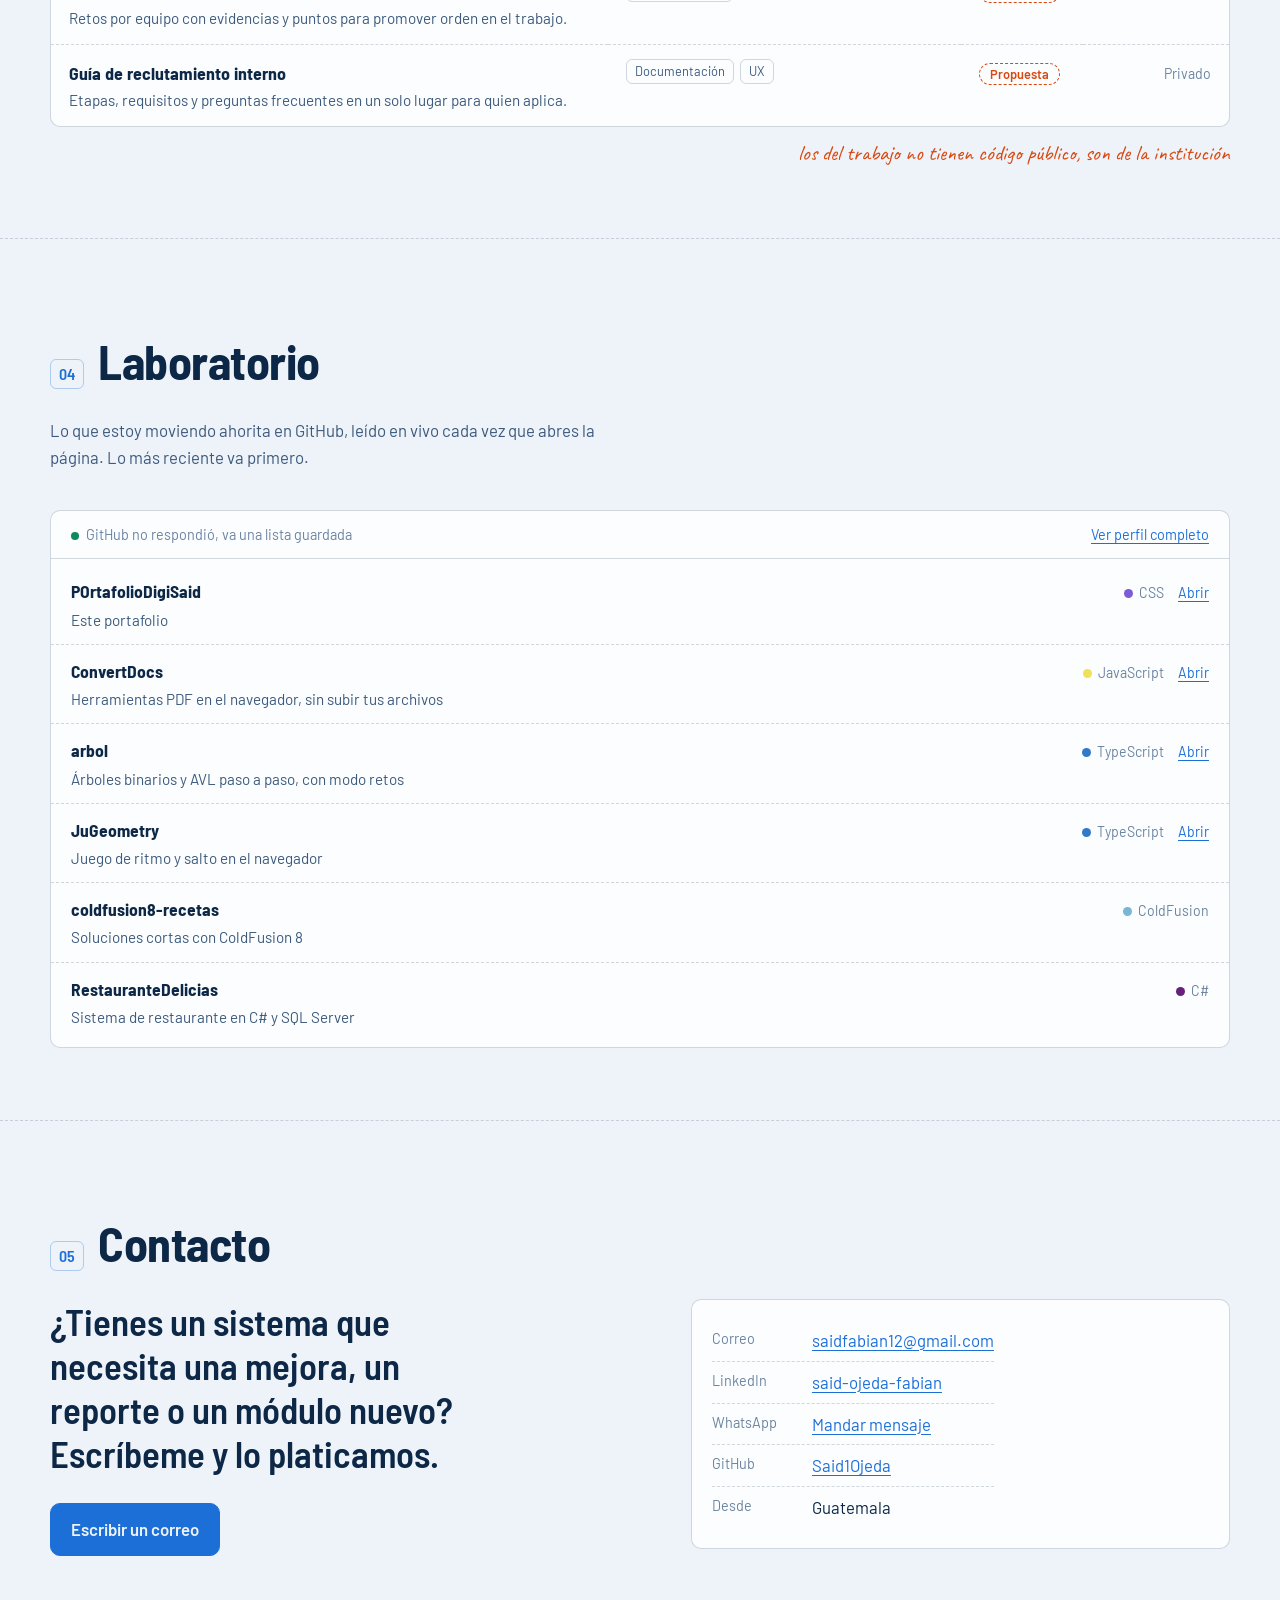
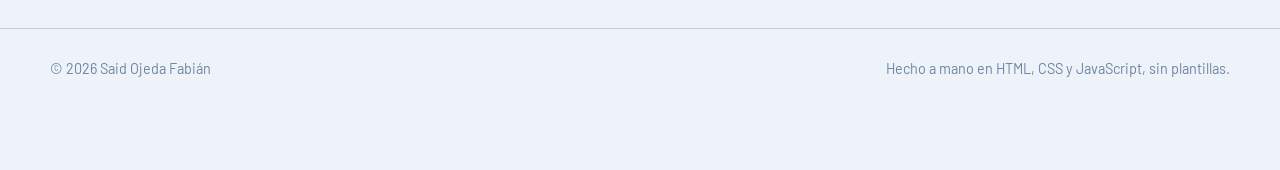
==== commit 19acaa22: "Merge pull request #12 from Said1Ojeda/readme-portafolio readme, favicon y vista previa al compartir" ====
--- a/index.html
+++ b/index.html
@@ -6,6 +6,13 @@
 <title>Said Ojeda · Desarrollador de sistemas</title>
 <meta name="description" content="Said Ojeda Fabián, desarrollador en Guatemala. Desarrollo y mejoro sistemas administrativos con ColdFusion, SQL Server y JavaScript.">
 <meta name="theme-color" content="#0d2847">
+<link rel="icon" href="img/favicon.svg" type="image/svg+xml">
+<meta property="og:type" content="website">
+<meta property="og:title" content="Said Ojeda · Desarrollador de sistemas">
+<meta property="og:description" content="Desarrollo y mejoro sistemas administrativos con ColdFusion, SQL Server y JavaScript.">
+<meta property="og:image" content="https://said1ojeda.github.io/POrtafolioDigiSaid/docs/portada.png">
+<meta property="og:url" content="https://said1ojeda.github.io/POrtafolioDigiSaid/">
+<meta name="twitter:card" content="summary_large_image">
 <link rel="preconnect" href="https://fonts.googleapis.com">
 <link rel="preconnect" href="https://fonts.gstatic.com" crossorigin>
 <link href="https://fonts.googleapis.com/css2?family=Barlow:wght@400;500;600&family=Barlow+Semi+Condensed:wght@600;700&family=Caveat:wght@600&display=swap" rel="stylesheet">
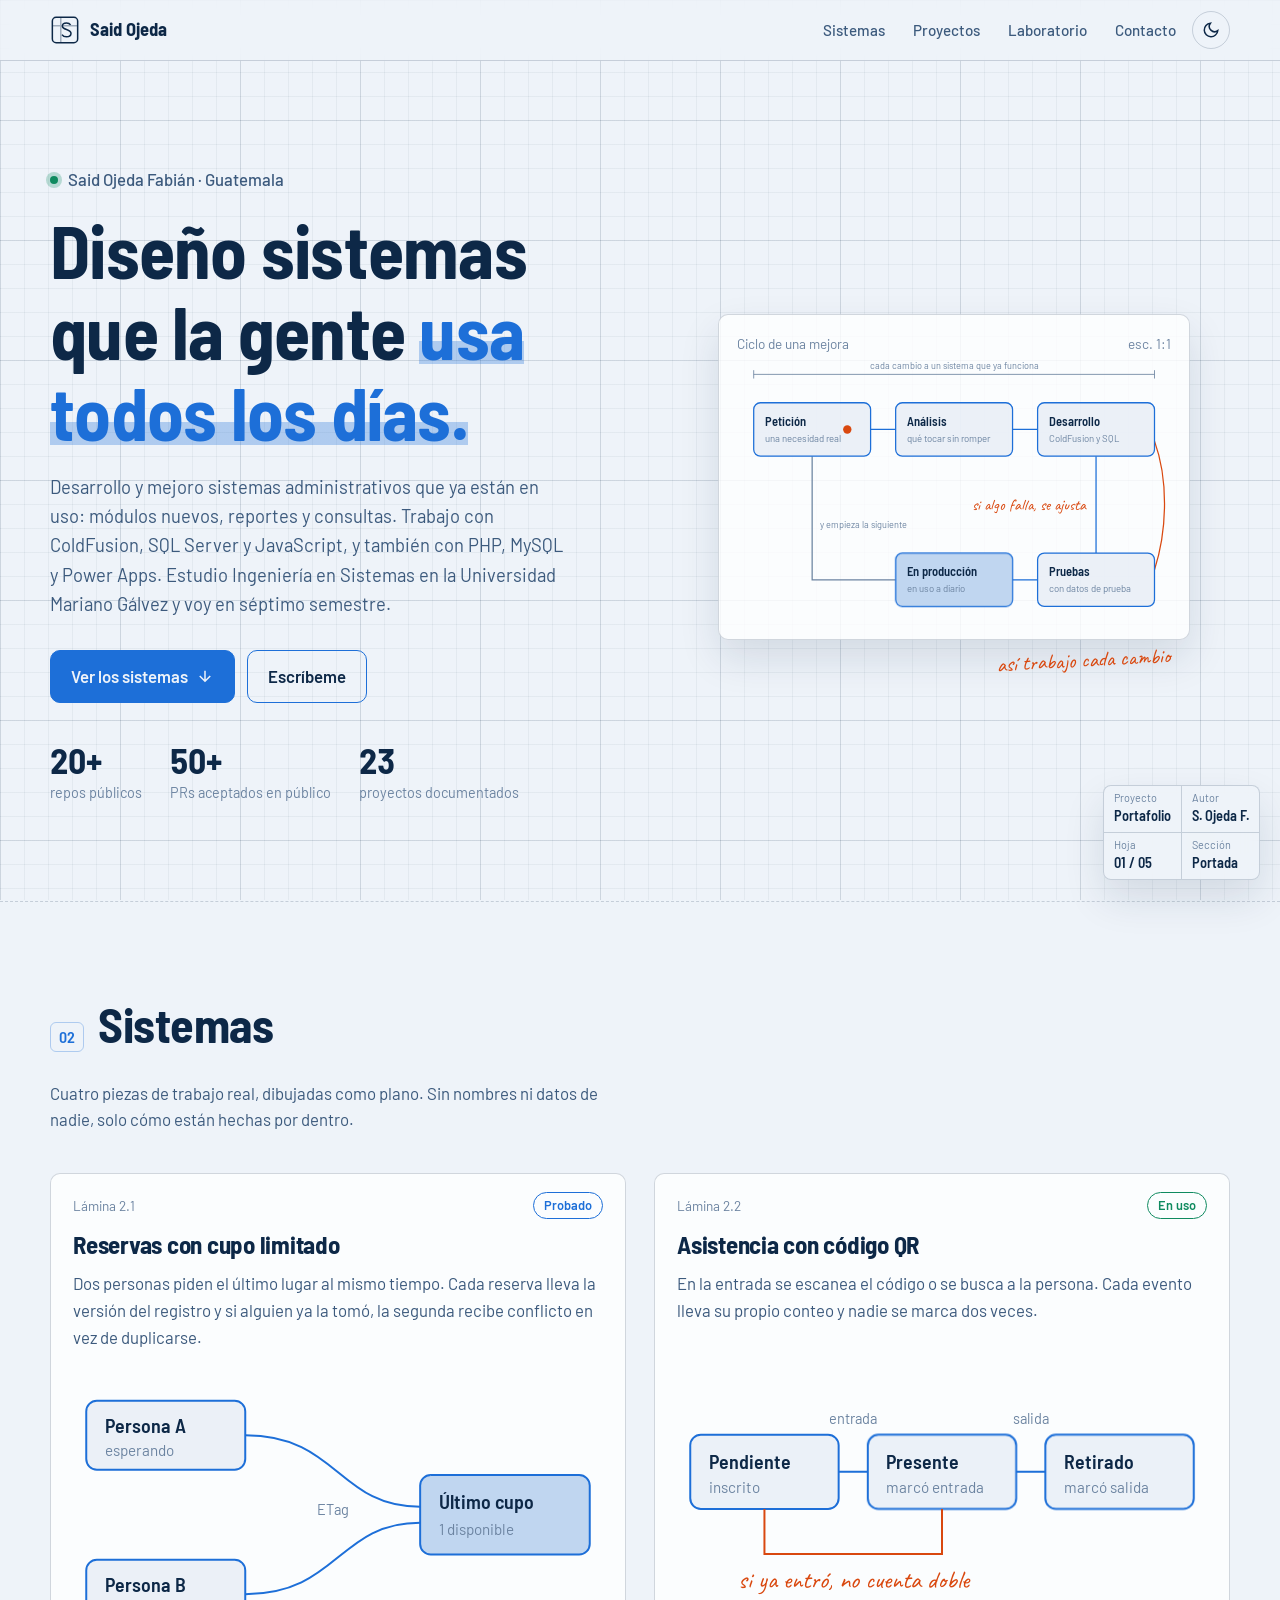
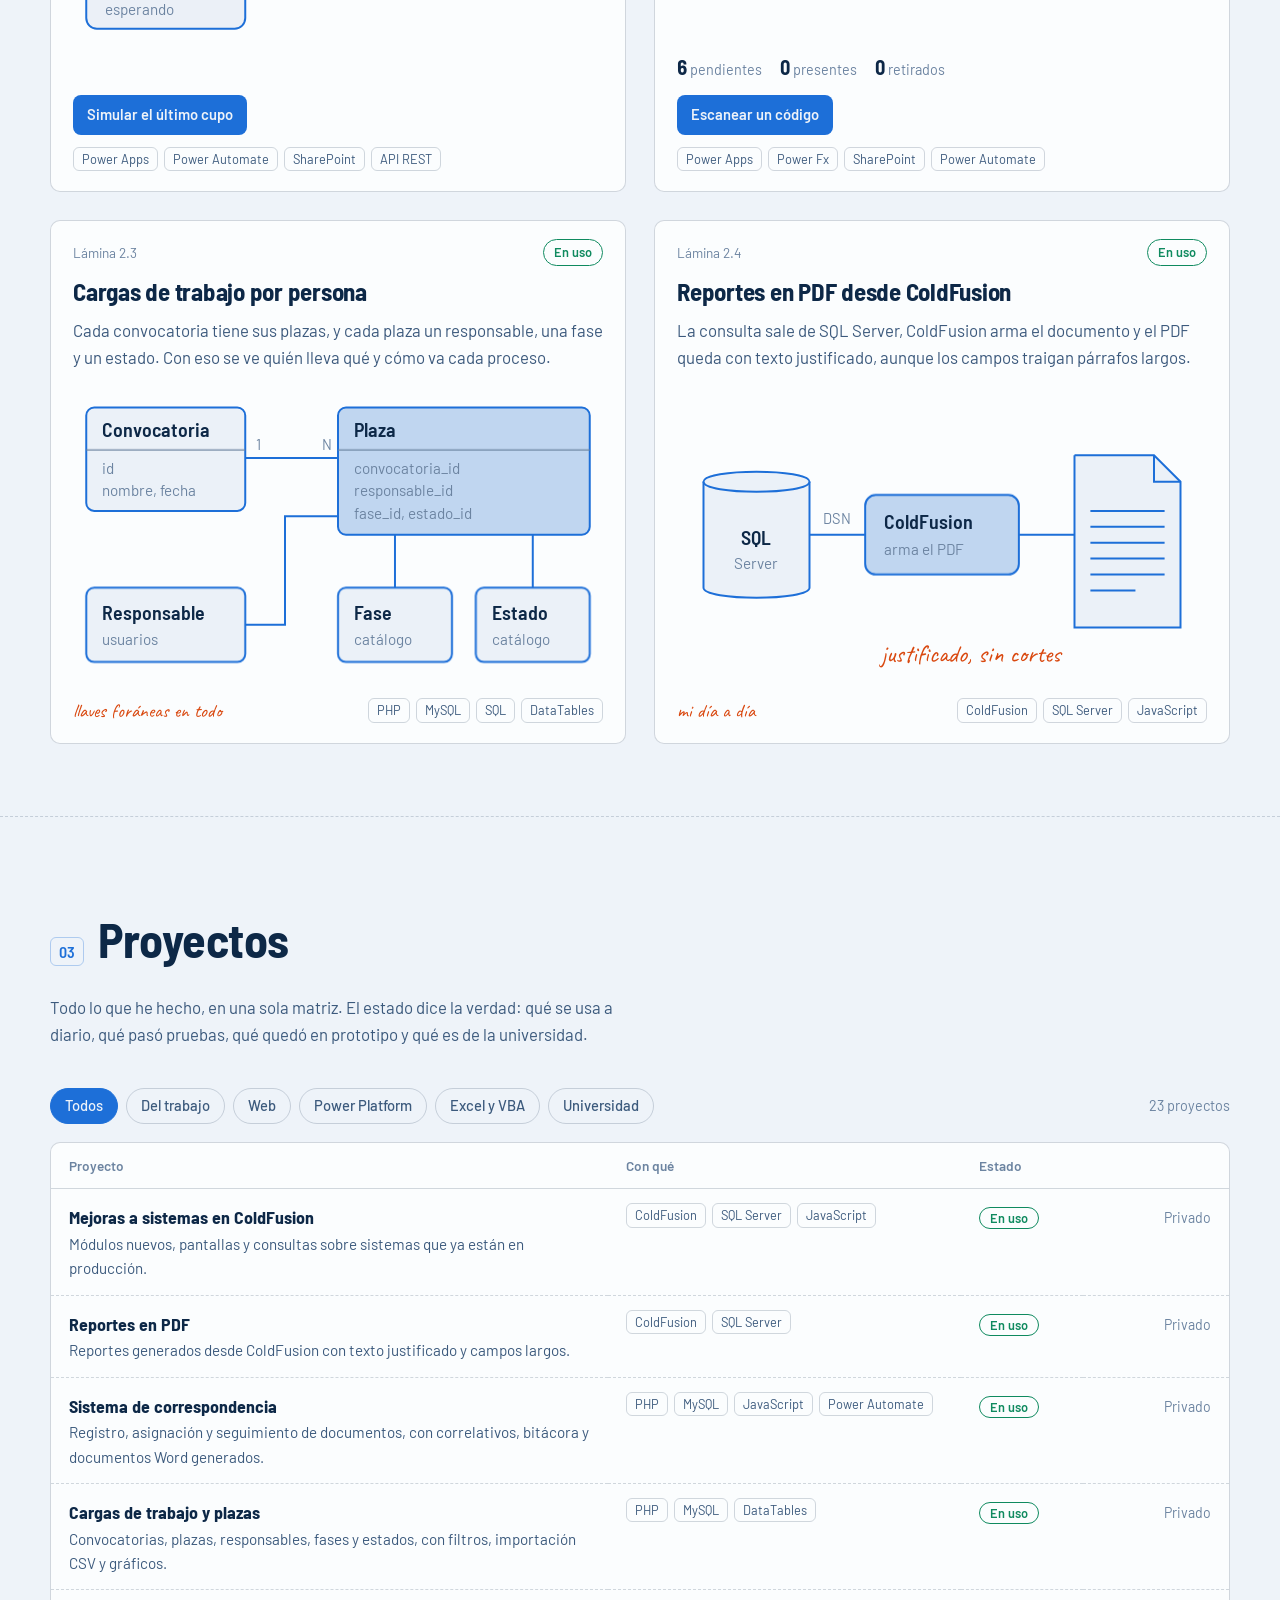
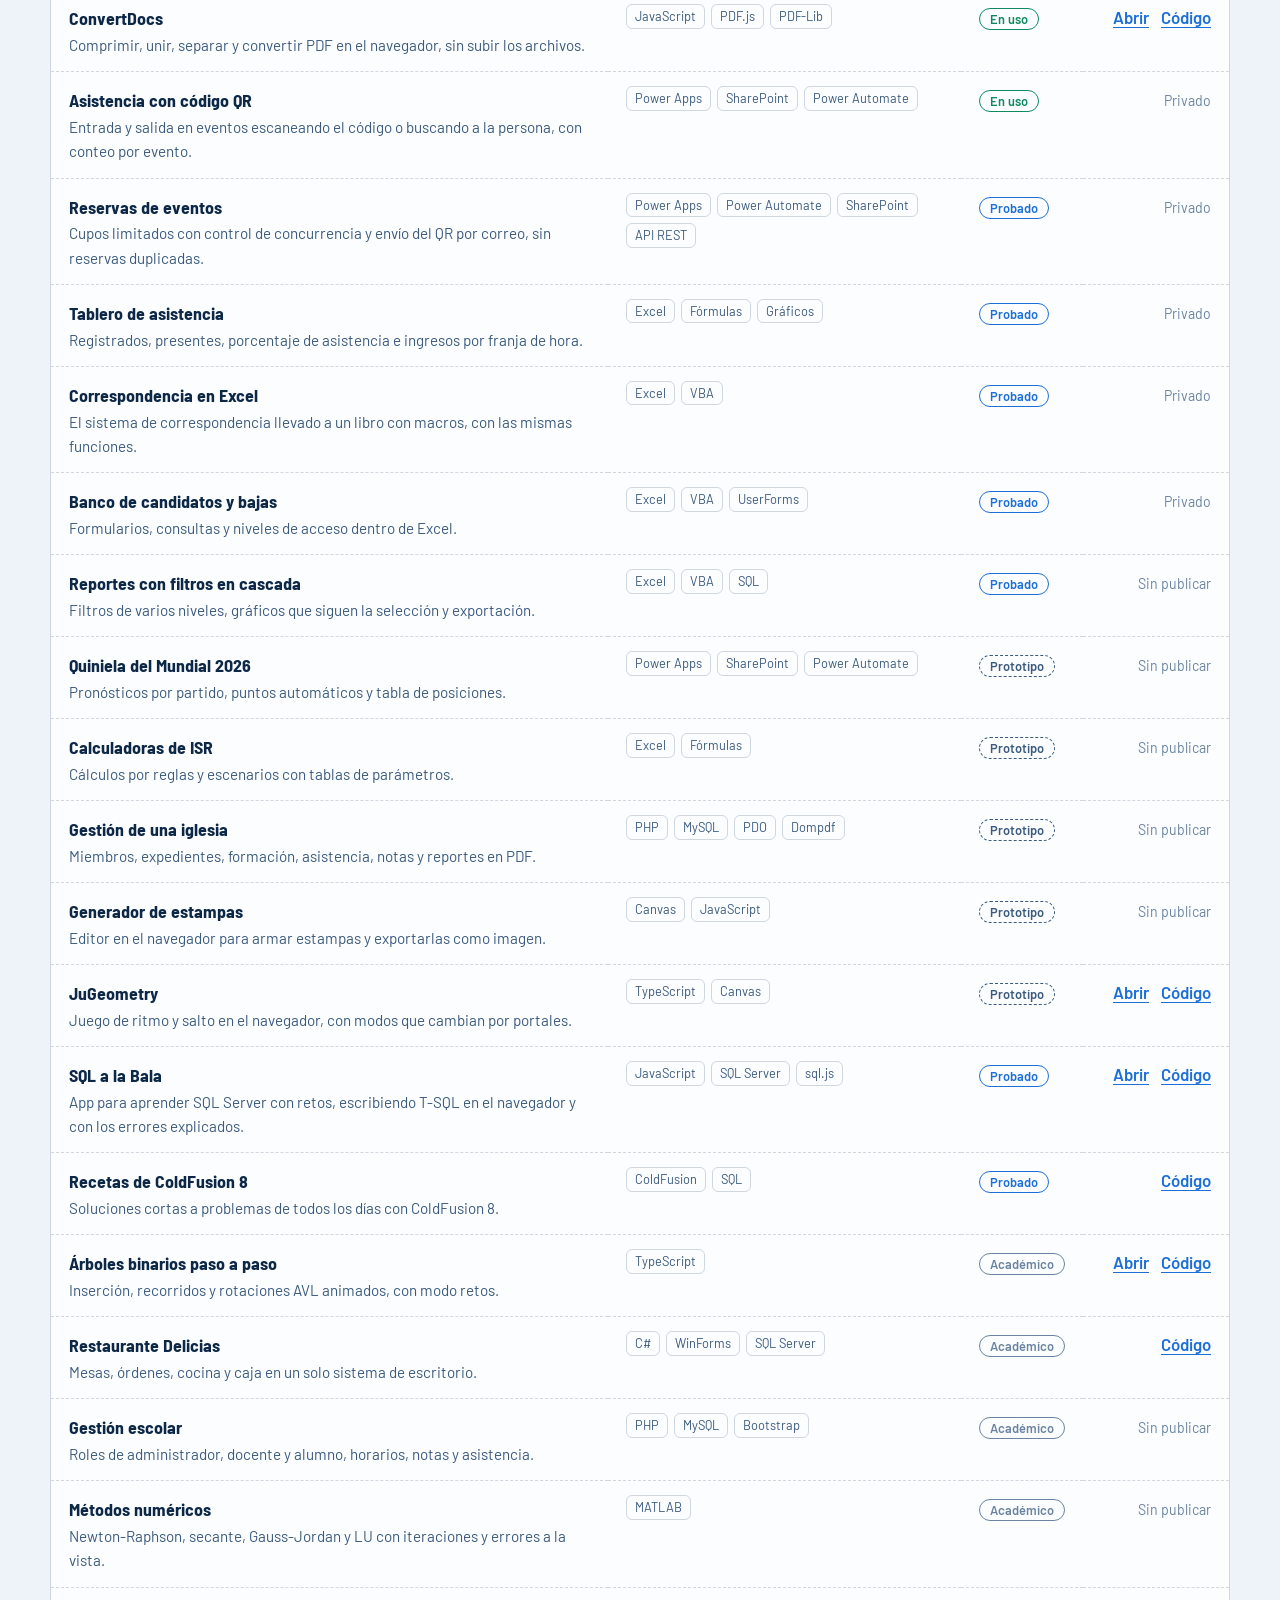
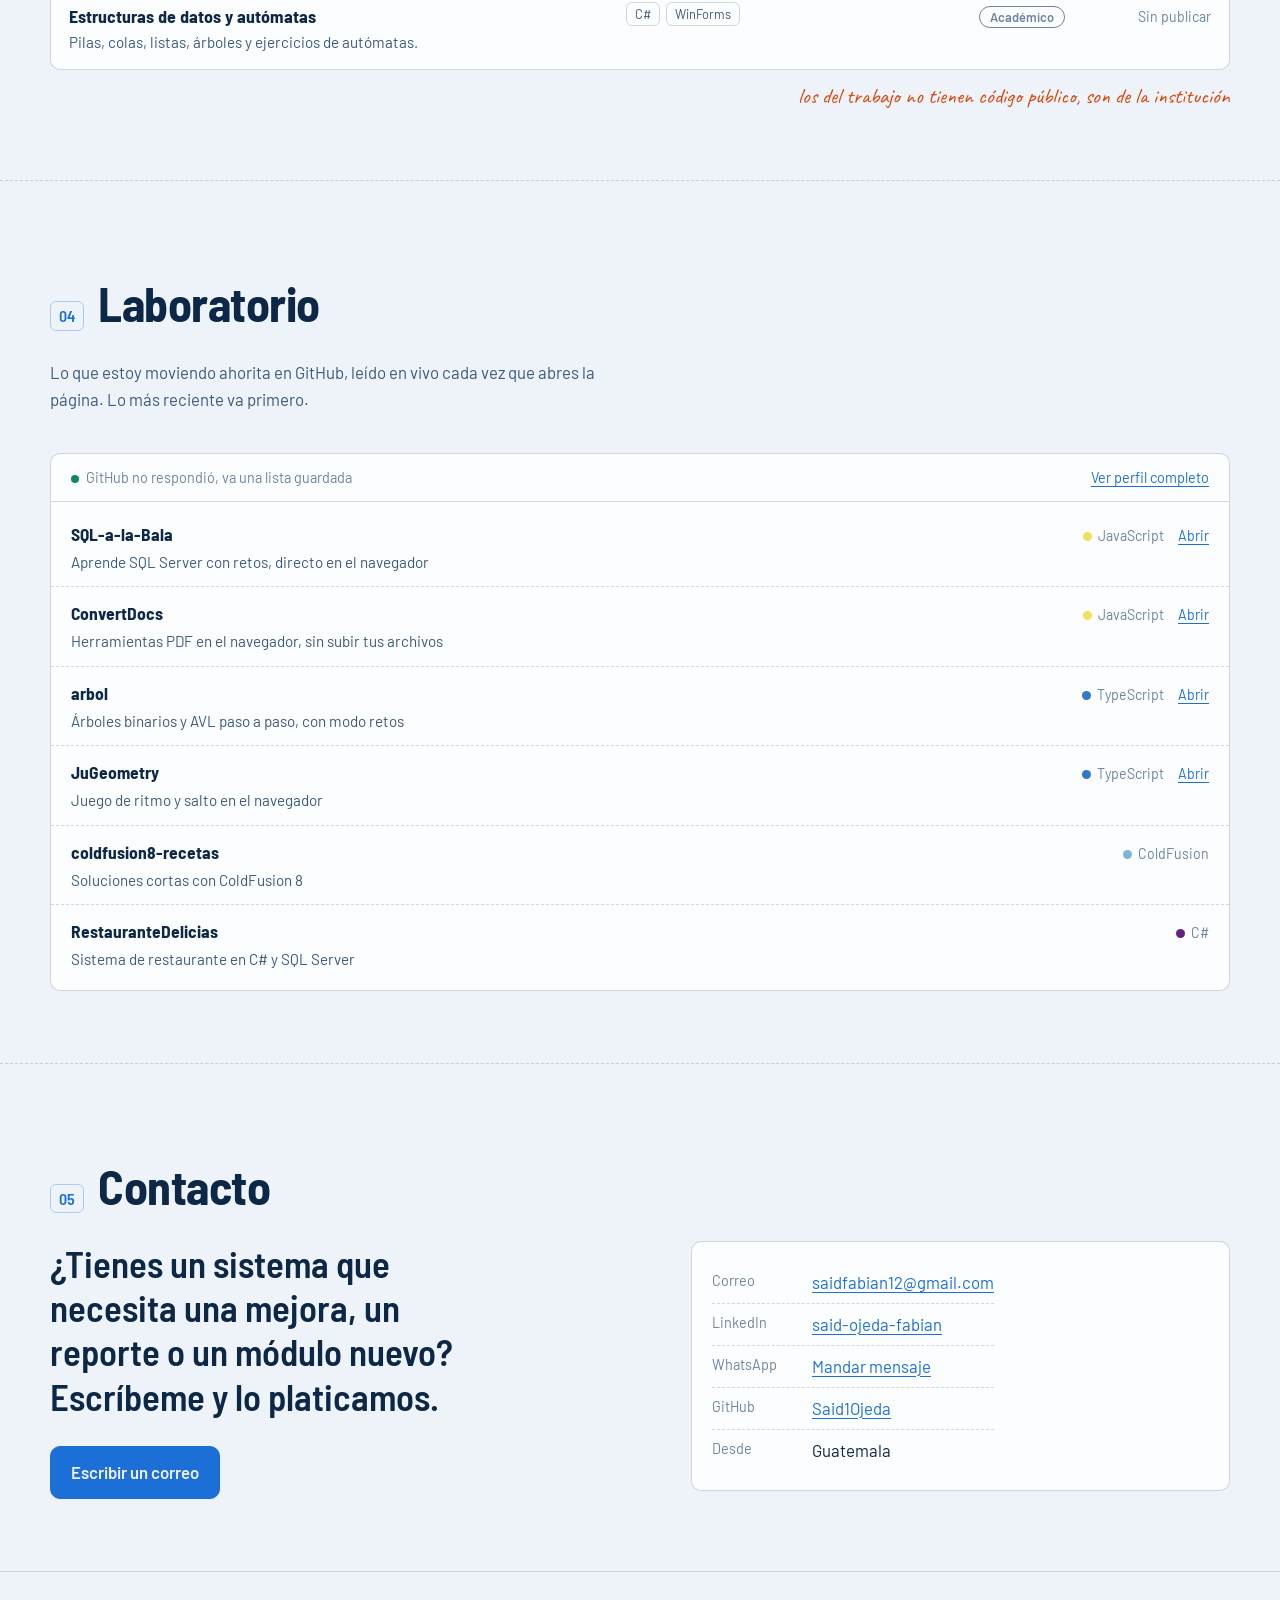
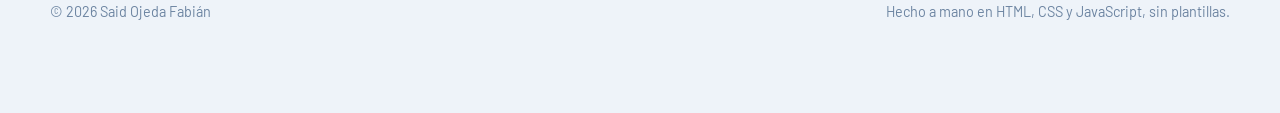
==== commit 8bc41a00: "septimo semestre, sql a la bala y fuera las propuestas" ====
--- a/index.html
+++ b/index.html
@@ -55,7 +55,7 @@
       <div>
         <p class="quien"><span class="punto" aria-hidden="true"></span> Said Ojeda Fabián · Guatemala</p>
         <h1>Diseño sistemas que la gente <span class="cota">usa todos los días.</span></h1>
-        <p class="lead">Desarrollo y mejoro sistemas administrativos que ya están en uso: módulos nuevos, reportes y consultas. Trabajo con ColdFusion, SQL Server y JavaScript, y también con PHP, MySQL y Power Apps. Estudio Ingeniería en Sistemas en la Universidad Mariano Gálvez.</p>
+        <p class="lead">Desarrollo y mejoro sistemas administrativos que ya están en uso: módulos nuevos, reportes y consultas. Trabajo con ColdFusion, SQL Server y JavaScript, y también con PHP, MySQL y Power Apps. Estudio Ingeniería en Sistemas en la Universidad Mariano Gálvez y voy en séptimo semestre.</p>
         <div class="acciones">
           <a class="boton lleno" href="#sistemas">
             Ver los sistemas
--- a/css/plano.css
+++ b/css/plano.css
@@ -321,7 +321,6 @@
 .estado[data-estado="uso"] { color: var(--ok); }
 .estado[data-estado="probado"] { color: var(--trazo); }
 .estado[data-estado="prototipo"] { color: var(--tinta-2); border-style: dashed; }
-.estado[data-estado="propuesta"] { color: var(--lapiz); border-style: dashed; }
 .estado[data-estado="academico"] { color: var(--tinta-3); }
 
 .stack { list-style: none; margin: 0; padding: 0; display: flex; flex-wrap: wrap; gap: 6px; }
@@ -494,3 +493,21 @@
     .por-dibujar .d-texto, .por-dibujar .d-sub, .por-dibujar .d-lapiz, .por-dibujar .d-cota-texto { opacity: 1 !important; }
     .js .revelar { opacity: 1; transform: none; }
 }
+
+/* para imprimir o guardar en pdf, sale en blanco y sin lo que no sirve en papel */
+@media print {
+    :root, :root[data-tema] {
+        --fondo: #fff; --fondo-2: #fff; --panel: #fff;
+        --tinta: #111; --tinta-2: #333; --tinta-3: #555;
+        --trazo: #1d4f91; --borde: #bbb; --cuadricula: transparent;
+    }
+    body { background: #fff; }
+    .barra, .cajetin, .saltar, .boton-tema, .boton-chico, .filtros, .acciones, .punto-vivo { display: none !important; }
+    .hoja { padding: 24px 0; break-inside: avoid-page; }
+    .plano-sistema, .matriz-marco, .lab, .tarjeta-datos, .lamina { box-shadow: none; break-inside: avoid; }
+    .dibujar .d-linea, .dibujar .d-caja, .por-dibujar .d-linea, .por-dibujar .d-caja { animation: none; stroke-dashoffset: 0 !important; }
+    .dibujar .d-texto, .dibujar .d-sub, .dibujar .d-lapiz, .por-dibujar .d-texto, .por-dibujar .d-sub, .por-dibujar .d-lapiz, .por-dibujar .d-cota-texto { opacity: 1 !important; animation: none; }
+    .d-pulso { display: none; }
+    .js .revelar { opacity: 1; transform: none; }
+    a { color: inherit; text-decoration: none; }
+}
